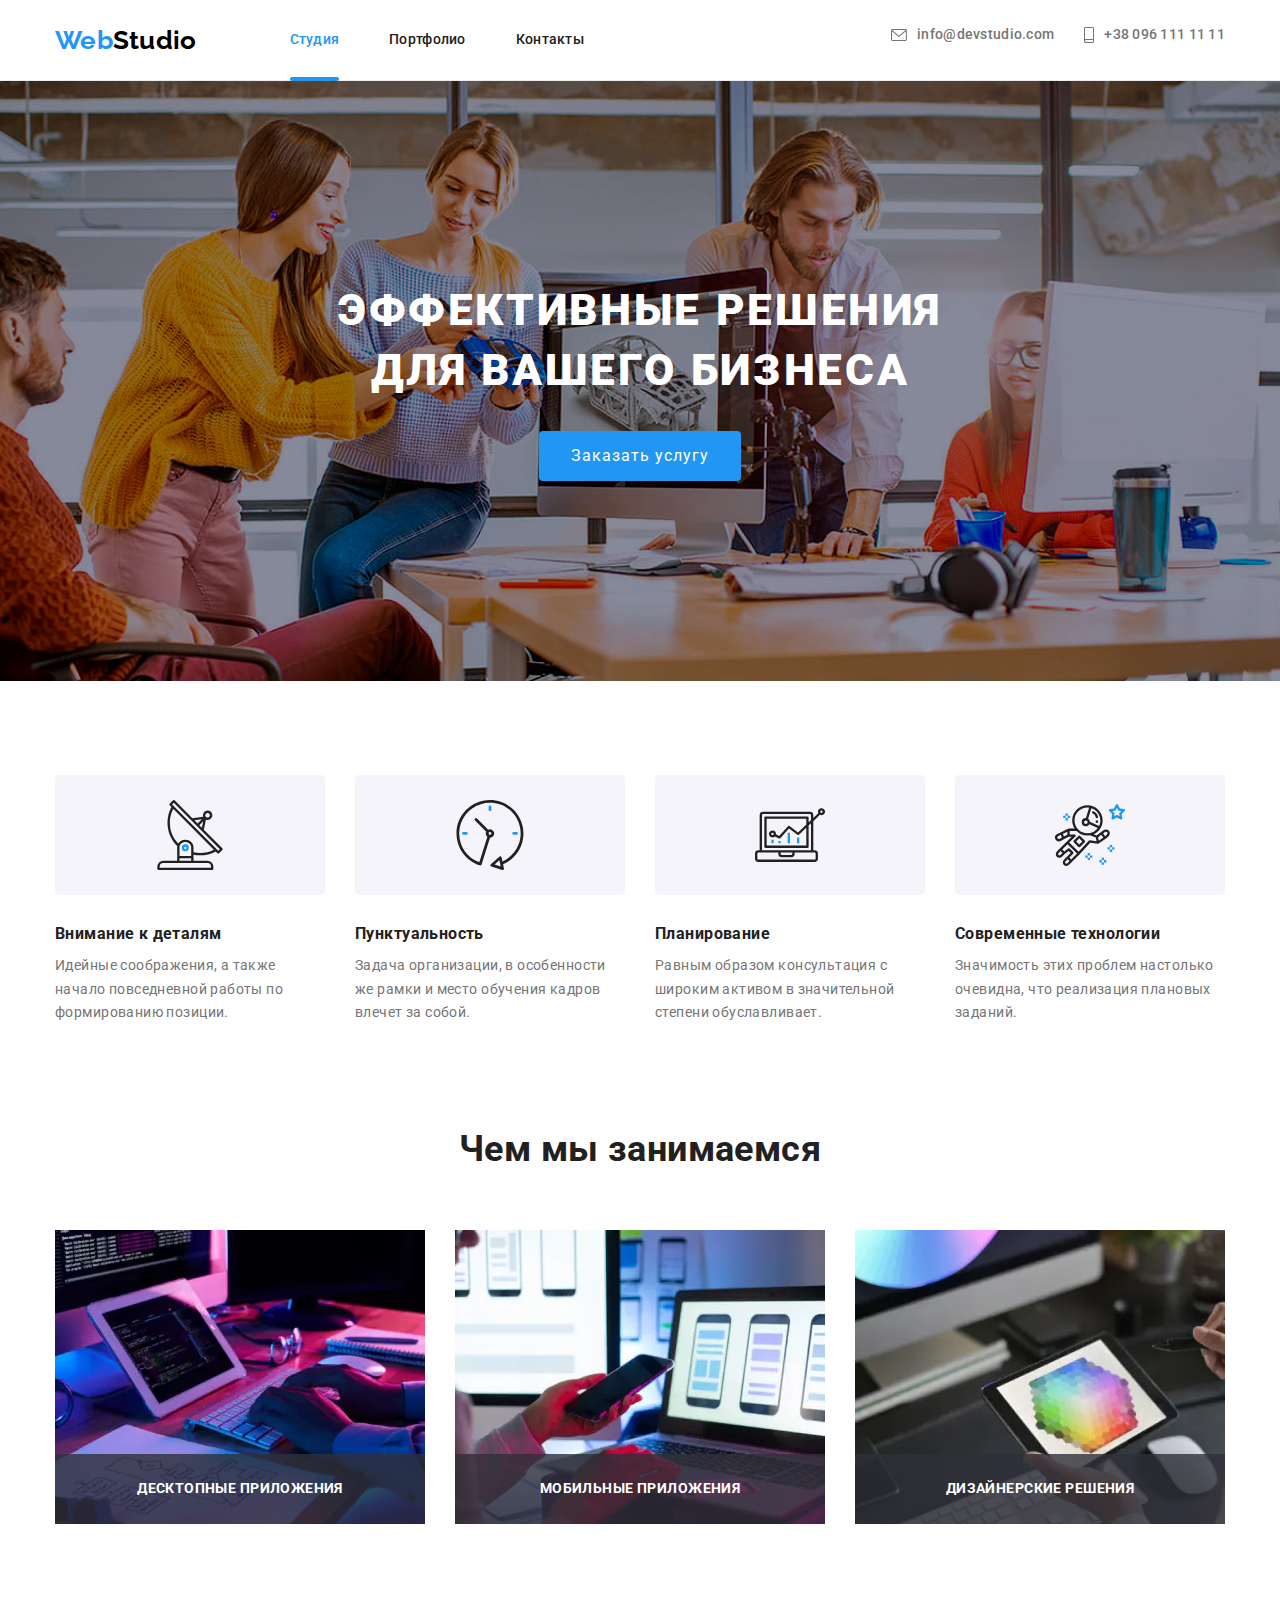
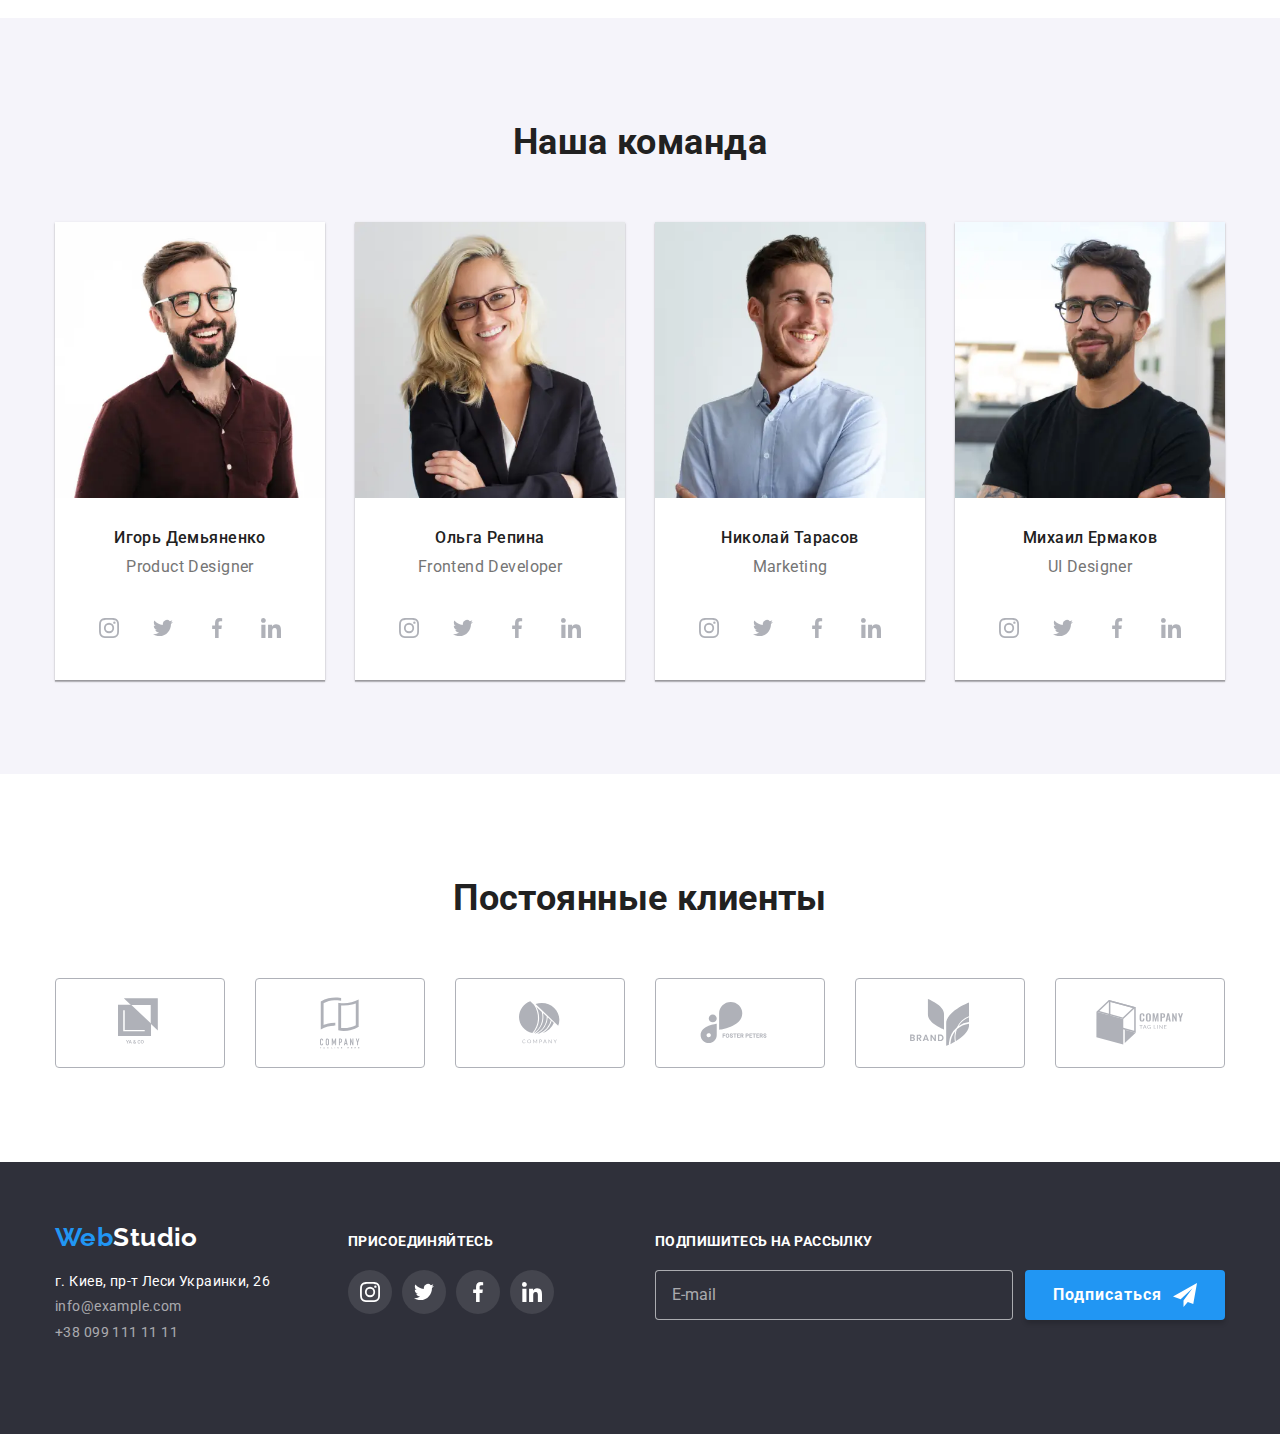
==== index.html @ f1f0a881 "img" ====
<!DOCTYPE html>
<html lang="ru">
<head>
    <meta charset="UTF-8">
    <meta name="viewport" content="width=device-width, initial-scale=1.0">
    <title>WebStudio</title>
    <link rel="stylesheet" href="https://cdnjs.cloudflare.com/ajax/libs/modern-normalize/1.0.0/modern-normalize.min.css">
    <link rel="preconnect" href="https://fonts.gstatic.com">
    <link href="https://fonts.googleapis.com/css2?family=Raleway:wght@700&family=Roboto:wght@400;500;700;900&display=swap" rel="stylesheet">
    <link rel="stylesheet" href="./css/main.min.css">
</head>
<body>
<!--Header-->
    <header class="header">
        <div class="container container__header ">
            
            <nav class="nav">      
                <a href="./index.html" class="nav-studio"><span class="nav-web">Web</span>Studio</a>          
                <ul class="nav-site list">
                    
                      <li class="nav-item actions"><a href="./index.html" class="nav-link current">Студия</a></li>                     
                      <li class="nav-item"><a href="./portfolio.html" class="nav-link">Портфолио</a></li>                
                      <li class="nav-item"><a href="" class="nav-link">Контакты</a></li>
                    
                </ul>
            </nav>    
            <ul class="contact list">
                <li class="contact-item">
                    <a href="mailto:info@devstudio.com" class="contact-link mail">                
                        <svg class="contact-mail">
                            <use href="./images/symbol-defs.svg#icon-envelope"></use>
                        </svg>
                        info@devstudio.com</a>
                </li>
                <li class="nav-item">
                    <a href="tel:+380961111111" class="contact-link">                    
                        <svg class="contact-tel">
                            <use href="./images/symbol-defs.svg#icon-smartphone"></use>
                        </svg> 
                        +38 096 111 11 11</a></li>
            </ul>
            <button type="button" class="header__menu" aria-expanded="false" aria-controls="menu-container" data-menu-button>
                <svg class="header__menu-icon" width="40px" height="40px" aria-label="Переключатель мобильного меню">
                    <use class="icon-close" href="./images/symbol-defs.svg#icon-close"></use>
                    <use class="icon-menu" href="./images/symbol-defs.svg#icon-menu"></use>
                    
                </svg>
                
            </button>
            <div class="menu-container" id="menu-container" data-menu>
                <nav class="menu-container__nav">                            
                    <ul class="menu-container__site list">                       
                          <li class="menu-container__nav-item actions"><a href="./index.html" class="menu-link current">Студия</a></li>                     
                          <li class="menu-container__nav-item"><a href="./portfolio.html" class="menu-link">Портфолио</a></li>                
                          <li class="menu-container__nav-item"><a href="" class="menu-link">Контакты</a></li>                        
                    </ul>
                </nav>  
                <ul class="menu-container__contact list">
                    <li class="menu-container__contact-link"><a href="tel:+380961111111" class="menu-tel">+38 096 111 11 11</a></li>
                    <li class="menu-container__contact-link"><a href="mailto:info@devstudio.com" class="menu-mail">info@devstudio.com</a></li>                    
                </ul>
                <ul class="menu-container__social list">
                    <li class="menu-container__social-link">
                        <a href="" class="menu-container__social-text">Instagram</a>
                        
                    </li>
                    <li class="menu-container__social-link"><span class="menu-container__social-line"></span></li>
                    <li class="menu-container__social-link">
                        <a href="" class="menu-container__social-text">Twitter</a>
                        
                    </li>
                    <li class="menu-container__social-link"><span class="menu-container__social-line"></span></li>
                    <li class="menu-container__social-link">
                        <a href="" class="menu-container__social-text">Facebook</a>
                        
                    </li>
                    <li class="menu-container__social-link"><span class="menu-container__social-line"></span></li>
                    <li class="menu-container__social-link">
                        <a href="" class="menu-container__social-text">LinkedIn</a>
                        
                    </li>
                </ul>
                



            </div>

        </div>
    </header> 
    <main>

        <!--Hero-->

        <section class="hero section">
            <div class="overlay">
                <div class="hero-block"> 
                    <h1 class="hero-theme">ЭФФЕКТИВНЫЕ РЕШЕНИЯ ДЛЯ ВАШЕГО БИЗНЕСА</h1>
                    <button type="button" class="hero-button" data-modal-open>Заказать услугу</button>   
                </div>     
                
            </div>         
        </section>

        <!--Преимущества(advantages)-->
        <section class="section-advantages">
            <div class="container">
                <h2 class="section-advantages__text visually-heeden ">Преимущества</h2>
                <ul class="section-advantages__list list" ><!--style="display: flex;"-->
                    <li class="section-advantages__link">
                        <div class="section-advantages__bg">
                            <svg class="section-advantages__icon">
                                <use href="./images/symbol-defs.svg#icon-antenna"></use>
                            </svg>
                        </div>
                        <h3 class="section-advantages__name">Внимание к деталям</h3>
                        <p class="section-advantages__description">Идейные соображения, а также начало повседневной работы по формированию позиции.</p>
                    </li>
                    <li class="section-advantages__link">
                        <div class="section-advantages__bg">
                            <svg class="section-advantages__icon">
                                <use href="./images/symbol-defs.svg#icon-clock"></use>
                            </svg>
                        </div>
                        <h3 class="section-advantages__name">Пунктуальность</h3>
                        <p class="section-advantages__description">Задача организации, в особенности же рамки и место обучения кадров влечет за собой.</p>
                    </li>
                    <li class="section-advantages__link">
                        <div class="section-advantages__bg">
                            <svg class="section-advantages__icon">
                                <use href="./images/symbol-defs.svg#icon-diagram"></use>
                            </svg>
                        </div>
                        <h3 class="section-advantages__name">Планирование</h3>
                        <p class="section-advantages__description">Равным образом консультация с широким активом в значительной степени обуславливает.</p>
                    </li>
                    <li class="section-advantages__link">
                        <div class="section-advantages__bg">
                            <svg class="section-advantages__icon">
                                <use href="./images/symbol-defs.svg#icon-astronaut"></use>
                            </svg>
                        </div>
                        <h3 class="section-advantages__name">Современные технологии</h3>
                        <p class="section-advantages__description">Значимость этих проблем настолько очевидна, что реализация плановых заданий.</p>
                    </li>
                </ul>
            </div>    
        </section>

        <!--Чем мы занимаемся(work)-->

        <section class="section-work">
            <div class="container">
                <h2 class="section-work__text">Чем мы занимаемся</h2>
                <ul class="section-work__list list">                    
                    <li class="section-work__lable">
                        <!--<img class="section-work__img" src="./images/img_1.jpg" alt="" >--> 
                        <picture>
                            <source srcset="
                            ./images/section-work/img1.webp 1x,
                            ./images/section-work/img1@2x.webp 2x"
                            type="image/webp">

                            <img class="section-work__img" srcset= "
                            ./images/section-work/img1.jpg 1x,
                            ./images/section-work/img1@2x.jpg 2x"
                            src="./images/section-work/img1.jpg" 
                            alt="Монитор, планшет и клавиатура на столе" 
                            width="370"/>
                        </picture>
                        <div class="section-work__fon">
                            <p class="section-work__name">ДЕСКТОПНЫЕ ПРИЛОЖЕНИЯ</p>
                        </div>                        
                    </li>    
                    <li class="section-work__lable">
                        <!--<img class="section-work__img" src="./images/img_2.jpg" alt="" >-->    
                        <picture>
                            <source srcset="
                            ./images/section-work/img2.webp 1x,
                            ./images/section-work/img2@2x.webp 2x"
                            type="image/webp">

                            <img class="section-work__img" srcset= "
                            ./images/section-work/img2.jpg 1x,
                            ./images/section-work/img2@2x.jpg 2x"
                            src="./images/section-work/img1.jpg" 
                            alt="Монитор, планшет и клавиатура на столе" 
                            width="370"/>
                        </picture>
                        <div class="section-work__fon">
                            <p class="section-work__name">МОБИЛЬНЫЕ ПРИЛОЖЕНИЯ</p>
                        </div> 
                    </li> 
                    <li class="section-work__lable">
                        <!--<img class="section-work__img" src="./images/img_3.jpg" alt="" >-->
                        <picture>
                            <source srcset="
                            ./images/section-work/img3.webp 1x,
                            ./images/section-work/img3@2x.webp 2x"
                            type="image/webp">

                            <img class="section-work__img" srcset= "
                            ./images/section-work/img3.jpg 1x,
                            ./images/section-work/img3@2x.jpg 2x"
                            src="./images/section-work/img1.jpg" 
                            alt="Монитор, планшет и клавиатура на столе" 
                            width="370"/>
                        </picture>   
                         <div class="section-work__fon">
                            <p class="section-work__name">ДИЗАЙНЕРСКИЕ РЕШЕНИЯ</p>
                        </div> 
                    </li> 
                </ul>  
            </div>       
        </section>

            <!--Наша команда(command)-->

        <section class="section-command">
            <div class="container">
                <h2 class="section-command__text">Наша команда</h2>
                <ul class="section-command__title list">
                    <li class="section-command__block">
                        <!--<img class="section-command__img" src="./images/igor.jpg" alt="Игорь Демьяненко" >-->
                        <picture>
                            <source srcset="
                            ./images/section-command/igor.webp 1x,
                            ./images/section-command/igor@2x.webp 2x"
                            type="image/webp">

                            <img class="section-command__img" srcset= "
                            ./images/section-command/igor.jpg 1x,
                            ./images/section-command/igor@2x.jpg 2x"
                            src="./images/section-command/igor.jpg" 
                            alt="Игорь Демьяненко" 
                            >
                        </picture>
                        <div class="section-command__employee">
                            <h3 class="section-command__name">Игорь Демьяненко</h3>
                            <p class="section-command__specialty">Product Designer</p>
                        </div>
                        <ul class="command-social list">
                            <li class="command-social__item ">
                                <a class="command-social__link" href="">
                                    <svg class="command-social__icon">
                                        <use href="./images/symbol-defs.svg#icon-instagram"></use> 
                                    </svg>
                                    
                                </a>
                            </li>
                            <li class="command-social__item ">
                                <a class="command-social__link" href="">
                                    <svg class="command-social__icon">
                                        <use href='./images/symbol-defs.svg#icon-twitter'></use>
                                    </svg>
                                </a>
                            </li>
                            <li class="command-social__item ">
                                <a class="command-social__link" href="">
                                    <svg class="command-social__icon">
                                        <use href='./images/symbol-defs.svg#icon-facebook'></use>
                                    </svg>
                                </a>
                            </li>
                            <li class="command-social__item ">
                                <a class="command-social__link" href="">
                                    <svg class="command-social__icon">
                                        <use href='./images/symbol-defs.svg#icon-linkedin'></use>
                                    </svg>
                                </a>
                            </li>
                        </ul>
                    </li>
                    <li class="section-command__block">
                        <!--<img class="section-command__img" src="./images/olga.jpg" alt="Ольга Репина">-->
                        <picture>
                            <source srcset="
                            ./images/section-command/olga.webp 1x,
                            ./images/section-command/olga@2x.webp 2x"
                            type="image/webp">

                            <img class="section-command__img" srcset= "
                            ./images/section-command/olga.jpg 1x,
                            ./images/section-command/olga@2x.jpg 2x"
                            src="./images/section-command/olga.jpg" 
                            alt="Ольга Репина" 
                            >
                        </picture>
                        <div class="section-command__employee">  
                            <h3 class="section-command__name">Ольга Репина</h3>
                            <p class="section-command__specialty">Frontend Developer</p>
                        </div>
                        <ul class="command-social list">
                            <li class="command-social__item">
                                <a class="command-social__link" href="">
                                    <svg class="command-social__icon">
                                        <use href="./images/symbol-defs.svg#icon-instagram"></use> 
                                    </svg>
                                    
                                </a>
                            </li>
                            <li class="command-social__item">
                                <a class="command-social__link" href="">
                                    <svg class="command-social__icon">
                                        <use href='./images/symbol-defs.svg#icon-twitter'></use>
                                    </svg>
                                </a>
                            </li>
                            <li class="command-social__item">
                                <a class="command-social__link" href="">
                                    <svg class="command-social__icon">
                                        <use href='./images/symbol-defs.svg#icon-facebook'></use>
                                    </svg>
                                </a>
                            </li>
                            <li class="command-social__item">
                                <a class="command-social__link" href="">
                                    <svg class="command-social__icon">
                                        <use href='./images/symbol-defs.svg#icon-linkedin'></use>
                                    </svg>
                                </a>
                            </li>
                        </ul>
                    </li>

                    <li class="section-command__block">
                        <!--<img class="section-command__img" src="./images/nikolay.jpg" alt="Николай Тарасов">-->
                        <picture>
                            <source srcset="
                            ./images/section-command/nikolay.webp 1x,
                            ./images/section-command/nikolay@2x.webp 2x"
                            type="image/webp">

                            <img class="section-command__img" srcset= "
                            ./images/section-command/nikolay.jpg 1x,
                            ./images/section-command/nikolay@2x.jpg 2x"
                            src="./images/section-command/nikolay.jpg" 
                            alt="Николай Тарасов" 
                            >
                        </picture>
                        <div class="section-command__employee">
                            <h3 class="section-command__name">Николай Тарасов</h3>
                            <p class="section-command__specialty">Marketing</p>
                        </div> 
                        <ul class="command-social list">
                            <li class="command-social__item">
                                <a class="command-social__link" href="">
                                    <svg class="command-social__icon">
                                        <use href="./images/symbol-defs.svg#icon-instagram"></use> 
                                    </svg>
                                    
                                </a>
                            </li>
                            <li class="command-social__item">
                                <a class="command-social__link" href="">
                                    <svg class="command-social__icon">
                                        <use href='./images/symbol-defs.svg#icon-twitter'></use>
                                    </svg>
                                </a>
                            </li>
                            <li class="command-social__item">
                                <a class="command-social__link" href="">
                                    <svg class="command-social__icon">
                                        <use href='./images/symbol-defs.svg#icon-facebook'></use>
                                    </svg>
                                </a>
                            </li>
                            <li class="command-social__item">
                                <a class="command-social__link" href="">
                                    <svg class="command-social__icon">
                                        <use href='./images/symbol-defs.svg#icon-linkedin'></use>
                                    </svg>
                                </a>
                            </li>
                        </ul>   
                    </li>
                    <li class="section-command__block">
                        <!--<img class="section-command__img" src="./images/mihail.jpg" alt="Михаил Ермаков">-->
                        <picture>
                            <source srcset="
                            ./images/section-command/mihail.webp 1x,
                            ./images/section-command/mihail@2x.webp 2x"
                            type="image/webp">

                            <img class="section-command__img" srcset= "
                            ./images/section-command/mihail.jpg 1x,
                            ./images/section-command/mihail@2x.jpg 2x"
                            src="./images/section-command/mihail.jpg" 
                            alt="Михаил Ермаков" 
                            >
                        </picture>
                        <div class="section-command__employee">
                            <h3 class="section-command__name">Михаил Ермаков</h3>
                            <p class="section-command__specialty">UI Designer</p>
                        </div>
                        <ul class="command-social list">
                            <li class="command-social__item ">
                                <a class="command-social__link" href="">
                                    <svg class="command-social__icon">
                                        <use href="./images/symbol-defs.svg#icon-instagram"></use> 
                                    </svg>
                                    
                                </a>
                            </li>
                            <li class="command-social__item ">
                                <a class="command-social__link" href="">
                                    <svg class="command-social__icon">
                                        <use href='./images/symbol-defs.svg#icon-twitter'></use>
                                    </svg>
                                </a>
                            </li>
                            <li class="command-social__item ">
                                <a class="command-social__link" href="">
                                    <svg class="command-social__icon">
                                        <use href='./images/symbol-defs.svg#icon-facebook'></use>
                                    </svg>
                                </a>
                            </li>
                            <li class="command-social__item ">
                                <a class="command-social__link" href="">
                                    <svg class="command-social__icon">
                                        <use href='./images/symbol-defs.svg#icon-linkedin'></use>
                                    </svg>
                                </a>
                            </li>
                        </ul>
                    </li>
                </ul>
            </div>   
        </section >

        <!--Постоянные клиенты-->

        <section class="section-client">
            <div class="container">
                <h2 class="section-client__text">Постоянные клиенты</h2>
                <ul class="section-client__list list">
                    <li class="section-client__item">
                        <a class="section-client__link" href="">
                            <svg class="section-client__yaco">
                                <use href='./images/symbol-defs.svg#icon-logo-yaco'></use>
                            </svg>
                        </a>
                    </li>
                    <li class="section-client__item">
                        <a class="section-client__link" href="">
                            <svg class="section-client__tagline">
                                <use href='./images/symbol-defs.svg#icon-logo-tagline'></use>
                            </svg>
                        </a>
                    </li>
                    <li class="section-client__item">
                        <a class="section-client__link" href="">
                            <svg class="section-client__company">
                                <use href='./images/symbol-defs.svg#icon-logo-company'></use>
                            </svg>
                        </a>
                    </li>
                    <li class="section-client__item">
                        <a class="section-client__link" href="">
                            <svg class="section-client__foster">
                                <use href='./images/symbol-defs.svg#icon-logo-foster'></use>
                            </svg>
                        </a>
                    </li>
                    <li class="section-client__item">
                        <a class="section-client__link" href="">
                            <svg class="section-client__brand">
                                <use href='./images/symbol-defs.svg#icon-logo-brand'></use>
                            </svg>
                        </a>
                    </li>
                    <li class="section-client__item">
                        <a class="section-client__link" href="">
                            <svg class="section-client__tag">
                                <use href='./images/symbol-defs.svg#icon-logo-tag'></use>
                            </svg>
                        </a>
                    </li>

                </ul>
            </div>

        </section>
    </main>  

    <!--Footer-->

    <footer class="footer">
        <div class="container__footer">
                        
                <div class="footer-link">                                    
                    <a href="./index.html" class="footer-link__studio"><span class="footer-link__web">Web</span>Studio</a>               
                    <div  class="contact-footer list">    
                        <address class="footer-link__address">г. Киев, пр-т Леси Украинки, 26</address>        
                        <a href="mailto:info@example.com" class="footer-link__mail">info@example.com</a>
                        <a href="tel:+380991111111" class="footer-link__tel">+38 099 111 11 11</a>
                    </div>                 
                </div>
                <div class="link-social">                
                    <h2 class="footer-text">ПРИСОЕДИНЯЙТЕСЬ</h2>
                    <div class="footer-social__bloc">
                        <ul class="footer-social list">
                            <li class="footer-social__item">
                                <a class="footer-social__link" href="">
                                    <svg class="footer-social__icon">
                                        <use href="./images/symbol-defs.svg#icon-instagram"></use> 
                                    </svg>
                                    
                                </a>
                            </li>
                            <li class="footer-social__item">
                                <a class="footer-social__link" href="">
                                    <svg class="footer-social__icon">
                                        <use href='./images/symbol-defs.svg#icon-twitter'></use>
                                    </svg>
                                </a>
                            </li>
                            <li class="footer-social__item">
                                <a class="footer-social__link" href="">
                                    <svg class="footer-social__icon">
                                        <use href='./images/symbol-defs.svg#icon-facebook'></use>
                                    </svg>
                                </a>
                            </li>
                            <li class="footer-social__item">
                                <a class="footer-social__link" href="">
                                    <svg class="footer-social__icon">
                                        <use href='./images/symbol-defs.svg#icon-linkedin'></use>
                                    </svg>
                                </a>
                            </li>

                        </ul>

                    </div>                
                </div>
                <div class="footer-form">
                    <p class="form-text__mail">ПОДПИШИТЕСЬ НА РАССЫЛКУ</p>

                    <form class="form">                       
                        <input type="email" id="mail" placeholder="E-mail" class="form-footer__input">
                        <button type="submit" class="form-button__mail">    
                            <span class="form-text">Подписаться</span>
                            <svg  width="24" height="24">
                                <use href='./images/symbol-defs.svg#icon-send'></use>
                            </svg>        
                        </button>    
                                             
                        <!--</div>-->                        
                    </form>
                </div>            
            
        </div>    
    </footer>  
        <!--Модальное окно(backdrop)-->
    <div class="backdrop is-hidden" data-modal>
        <div class="modal">
            <button class="modal-button" data-modal-close>&#10006;</button>
            
                <form autocomplete="off" class="modal-form">
                    <h2 class="modal-form__text">Оставьте свои данные, мы вам перезвоним</h2>
                    <div class="form-block">
                        <label for="name" class="form-block__lable">Имя</label>
                        <div class="form-block__input">
                            <input type="text" id="name" name="name" class="form-input">
                            <svg class="form-name">
                                <use href='./images/symbol-defs.svg#icon-name'></use>                         
                            </svg>
                        </div>                        
                    </div>
                    <div class="form-block">
                        <label for="tel" class="form-block__lable">Телефон</label>
                        <div class="form-block__input">
                            <input type="tel" id="tel" name="tel" class="form-input" >
                            <svg class="form-tel">
                                <use href='./images/symbol-defs.svg#icon-tel'></use>                         
                            </svg>
                        </div>                        
                    </div>
                    <div class="form-block">
                        <label for="email" class="form-block__lable">Почта</label>
                        <div class="form-block__input">
                            <input type="email" id="email" name="email" class="form-input" >
                            <svg class="form-mail">
                                <use href='./images/symbol-defs.svg#icon-vector'></use>                         
                            </svg>
                        </div>                        
                    </div>
                    <div class="comment">
                        <label for="comment" class="comment-lable">Комментарий</label>
                        <textarea class="comment-textarea" name="comment" id="comment" placeholder="Введите текст"></textarea>
                    </div>

                    <div class="agreement">                        
                        <input type="checkbox" name="agre" id="checkbox" class="agreement-input">
                        <label for="checkbox" class="agreement-label">Соглашаюсь с рассылкой и принимаю                               
                        </label>
                        <span></span>
                        <a href="" class="agreement-link">Условия договора</a>
                    </div>
                    <div class="button-form">
                    <button type="submit" class="button-form__send">Отправить</button>
                    </div>
                </form>
            
        </div>
    </div>
        <!--Модальное меню-->
        
    <script src="./js/modal.js"></script> 
    <script src="./js/menu.js"></script>     
</body>
---- css/main.min.css ----
.modal,.activity-text-action{top:50%;left:50%;-webkit-transform:translate(-50%, -50%);transform:translate(-50%, -50%)}.agreement-label::after,.form-block .form-name,.form-block .form-tel,.form-block .form-mail{top:50%;-webkit-transform:translateY(-50%);transform:translateY(-50%)}.command-social{display:-webkit-box;display:-ms-flexbox;display:flex;-webkit-box-pack:center;-ms-flex-pack:center;justify-content:center;padding-bottom:30px}.command-social>.command-social__item:not(:last-child){margin-right:10px}.command-social__item{width:44px;height:44px}.command-social__link{display:-webkit-inline-box;display:-ms-inline-flexbox;display:inline-flex;-webkit-box-pack:center;-ms-flex-pack:center;justify-content:center;-webkit-box-align:center;-ms-flex-align:center;align-items:center;width:100%;height:100%;border-radius:50%;fill:#afb1b8;color:currentColor;-webkit-transition:fill 250ms cubic-bezier(0.4, 0, 0.2, 1),background-color 250ms cubic-bezier(0.4, 0, 0.2, 1);transition:fill 250ms cubic-bezier(0.4, 0, 0.2, 1),background-color 250ms cubic-bezier(0.4, 0, 0.2, 1)}.command-social__link:hover,.command-social__link:focus{fill:#fff;background-color:#2196f3}.command-social__icon{width:20px;height:20px}@media screen and (min-width: 768px) and (max-width: 1199px){.footer-form{-webkit-box-pack:center;-ms-flex-pack:center;justify-content:center;margin-left:auto;margin-right:auto}}@media screen and (min-width: 1200px){.form{margin-right:auto;margin-left:auto;display:-webkit-box;display:-ms-flexbox;display:flex;-webkit-box-align:end;-ms-flex-align:end;align-items:flex-end}}.form input{width:100%;height:50px;margin-bottom:20px;padding-left:16px;border:1px solid rgba(255,255,255,0.6);border-radius:4px;background:#2f303a}@media screen and (min-width: 1200px){.form input{margin-right:12px;margin-bottom:0;width:450px}}@media screen and (min-width: 768px){.form input{width:358px}}.form input::-webkit-input-placeholder{font-size:16px;line-height:1.25;color:rgba(255,255,255,0.6)}.form input:-ms-input-placeholder{font-size:16px;line-height:1.25;color:rgba(255,255,255,0.6)}.form input::-ms-input-placeholder{font-size:16px;line-height:1.25;color:rgba(255,255,255,0.6)}.form input::placeholder{font-size:16px;line-height:1.25;color:rgba(255,255,255,0.6)}.form-text__mail{font-size:14px;font-weight:bold;line-height:1.14;color:#fff;margin-bottom:20px}.form-button__mail{display:-webkit-box;display:-ms-flexbox;display:flex;-webkit-box-align:center;-ms-flex-align:center;align-items:center;-webkit-box-pack:justify;-ms-flex-pack:justify;justify-content:space-between;margin-left:auto;margin-right:auto;padding:0 28px;width:200px;height:50px;padding:0 28px;background:#2196f3;-webkit-box-shadow:0px 4px 4px rgba(0,0,0,0.15);box-shadow:0px 4px 4px rgba(0,0,0,0.15);border-radius:4px;border:none;cursor:pointer}.form .form-text{font-weight:bold;font-size:16px;line-height:1.87;letter-spacing:0.06em;color:#fff}.form-footer__input{font-size:16px;line-height:1.25;color:rgba(255,255,255,0.6)}.footer-link{margin-bottom:60px}@media screen and (min-width: 768px){.footer-link{margin-left:auto;margin-right:auto}}@media screen and (min-width: 1200px){.footer-link{margin:0;margin-right:70px}}.footer-link__studio{margin-bottom:20px;font-family:Raleway;font-weight:700;font-size:26px;line-height:1.19;color:#fff}.footer-link__web{color:#2196f3}.footer-link__address{font-style:normal;line-height:1.17;color:#fff;margin-bottom:8px}@media screen and (min-width: 1200px){.footer-link__address{margin-bottom:9px}}.footer-link__mail,.footer-link__tel{line-height:1.17;color:rgba(255,255,255,0.6);-webkit-transition:color 250ms cubic-bezier(0.4, 0, 0.2, 1);transition:color 250ms cubic-bezier(0.4, 0, 0.2, 1)}.footer-link__mail{margin-bottom:8px}@media screen and (min-width: 1200px){.footer-link__mail{margin-bottom:9px}}.footer-link__mail:hover,.footer-link__mail:focus{color:#2196f3}.footer-link__tel:hover,.footer-link__tel:focus{color:#2196f3}.footer-social{display:-webkit-inline-box;display:-ms-inline-flexbox;display:inline-flex;-webkit-box-pack:center;-ms-flex-pack:center;justify-content:center;-webkit-box-align:center;-ms-flex-align:center;align-items:center}.footer-social__link{display:-webkit-inline-box;display:-ms-inline-flexbox;display:inline-flex;-webkit-box-pack:center;-ms-flex-pack:center;justify-content:center;-webkit-box-align:center;-ms-flex-align:center;align-items:center;width:100%;height:100%;background-color:#44454e;border-radius:50%;color:#fff;fill:currentColor;-webkit-transition:background-color 250ms cubic-bezier(0.4, 0, 0.2, 1);transition:background-color 250ms cubic-bezier(0.4, 0, 0.2, 1)}@media screen and (min-width: 1200px){.footer-social__link{margin:0}}.footer-social__link:hover,.footer-social__link:focus{background-color:#2196f3}.footer-social__icon{width:20px;height:20px}.footer-social__item{width:44px;height:44px}.footer{width:100%;padding:60px 15px;background-color:#2f303a}@media screen and (min-width: 1200px){.footer{padding:60px 0px}}.footer-text{color:#fff;font-size:14px;line-height:1.14;margin-bottom:20px}.footer-social>.footer-social__item:not(:last-child){margin-right:10px}.link-social{margin-bottom:60px;margin-left:auto;margin-right:auto}@media screen and (min-width: 1200px){.link-social{margin-right:93px;margin-left:0}}.header{position:relative;width:100%;min-height:60px;background-color:#fff;font-weight:500;line-height:1.14;letter-spacing:0.02em;border-bottom:1px solid #ececec}.header .container{display:-webkit-box;display:-ms-flexbox;display:flex;-webkit-box-align:center;-ms-flex-align:center;align-items:center;-webkit-box-sizing:content-box;box-sizing:content-box}.header__menu{z-index:10;display:block;background-color:transparent;border:none;cursor:pointer;color:#212121;fill:currentColor;padding:0;margin-left:auto;-webkit-transition:color 250ms cubic-bezier(0.4, 0, 0.2, 1);transition:color 250ms cubic-bezier(0.4, 0, 0.2, 1)}@media screen and (min-width: 768px){.header__menu{display:none}}.header__menu:hover,.header__menu:focus{color:#2196f3}.header__menu .icon-close{display:none}.header__menu.is-open .icon-close{display:block}.header__menu.is-open .icon-menu{display:none}.header .menu-container{display:none;position:fixed;top:0;left:0;width:100%;height:100vh;padding:48px 40px;background-color:#fff;-webkit-box-shadow:0px 4px 8px rgba(0,0,0,0.04),0px 2px 4px rgba(0,0,0,0.08),0px 1px 3px rgba(0,0,0,0.16);box-shadow:0px 4px 8px rgba(0,0,0,0.04),0px 2px 4px rgba(0,0,0,0.08),0px 1px 3px rgba(0,0,0,0.16);z-index:3}.header .menu-container.is-open{display:block}.menu-container__site{display:-webkit-box;display:-ms-flexbox;display:flex;-webkit-box-orient:vertical;-webkit-box-direction:normal;-ms-flex-direction:column;flex-direction:column;margin-bottom:302px}.menu-container__site>.menu-container__nav-item:not(:last-child){margin-bottom:32px}.menu-container .menu-link{font-weight:500;font-size:40px;line-height:1.18;letter-spacing:0.02em;color:#212121;-webkit-transition:color 250ms cubic-bezier(0.4, 0, 0.2, 1);transition:color 250ms cubic-bezier(0.4, 0, 0.2, 1)}.menu-container__site .menu-link:hover,.menu-container__site .menu-link:focus{color:#2196f3}.menu-container__contact{margin-bottom:64px}.menu-container .menu-tel{font-weight:500;font-size:34px;line-height:1.18;letter-spacing:0.02em;color:#2196f3;margin-bottom:32px}.menu-container .menu-mail{font-weight:500;font-size:24px;line-height:1.17;letter-spacing:0.02em;color:#757575}.menu-container__social{display:-webkit-box;display:-ms-flexbox;display:flex;-webkit-box-align:baseline;-ms-flex-align:baseline;align-items:baseline}.menu-container__social-text{font-weight:500;font-size:18px;line-height:1.22;letter-spacing:0.02em;color:#2196f3}.menu-container__social-line{border-left:1px solid rgba(33,33,33,0.2);height:22px}.menu-container__social-link:not(:last-child){margin-right:10px}@media screen and (min-width: 768px){.nav{display:-webkit-box;display:-ms-flexbox;display:flex;-webkit-box-align:center;-ms-flex-align:center;align-items:center;margin-right:auto}}@media screen and (min-width: 1200px){.nav{display:-webkit-box;display:-ms-flexbox;display:flex;-webkit-box-align:center;-ms-flex-align:center;align-items:center;margin-right:auto}}.nav .nav-studio{font-family:"Raleway",sans-serif;font-weight:700;font-size:26px;line-height:1.19;color:#000;padding-top:16px;padding-bottom:16px;margin-left:0}@media screen and (min-width: 768px){.nav .nav-studio{margin-right:80px}}@media screen and (min-width: 1200px){.nav .nav-studio{margin-right:93px}}.nav .nav-web{color:#2196f3}.nav .nav-site{display:none}@media screen and (min-width: 768px){.nav .nav-site{display:-webkit-box;display:-ms-flexbox;display:flex}}@media screen and (min-width: 1200px){.nav .nav-site{display:-webkit-box;display:-ms-flexbox;display:flex}}.nav .nav-site>.nav-item:not(:last-child){margin-right:50px}.nav .nav-link{padding-top:32px;padding-bottom:32px;color:#212121;-webkit-transition:color 250ms cubic-bezier(0.4, 0, 0.2, 1);transition:color 250ms cubic-bezier(0.4, 0, 0.2, 1)}.nav .nav-site .nav-link:hover,.nav .nav-site .nav-link:focus{color:#2196f3}.nav .nav-site .nav-link.current{color:#2196f3}.nav .nav-item{position:relative}.nav .actions::before{position:absolute;display:inline-block;content:"";width:100%;height:4px;bottom:-1px;background-color:#2196f3;border-radius:2px}.contact{display:none}@media screen and (min-width: 768px){.contact{display:block}}@media screen and (min-width: 1200px){.contact{display:-webkit-box;display:-ms-flexbox;display:flex}.contact-item:not(:last-child){margin-right:30px}}.contact-item{color:#757575}.contact-link{display:-webkit-box;display:-ms-flexbox;display:flex;-webkit-box-align:center;-ms-flex-align:center;align-items:center;padding-top:0;padding-bottom:0;color:#757575;fill:currentColor;-webkit-transition:color 250ms cubic-bezier(0.4, 0, 0.2, 1);transition:color 250ms cubic-bezier(0.4, 0, 0.2, 1)}.contact .mail{margin-bottom:10px}.contact-link:focus,.contact-link:hover{color:#2196f3}.contact-link>.color-icon{color:#afb1b8}.contact-mail{width:16px;height:12px;margin-right:10px}.contact-tel{width:10px;height:16px;margin-right:10px}.hero{padding:0;background-color:#c4c4c4}.hero-block{width:360px;margin-left:auto;margin-right:auto}@media screen and (min-width: 1200px){.hero-block{width:696px}}.hero-theme{text-align:center;margin-bottom:30px;font-weight:900;font-size:26px;line-height:1.61;letter-spacing:0.06em;color:#fff}@media screen and (min-width: 1200px){.hero-theme{font-size:44px;line-height:1.36}}.hero-button{border-radius:4px;display:block;border:none;cursor:pointer;margin-left:auto;margin-right:auto;padding-top:10px;padding-bottom:10px;padding-right:32px;padding-left:32px;background-color:#2196f3;font-family:inherit;font-size:16px;line-height:1.88;letter-spacing:0.06em;color:#fff}.agreement{position:relative;display:-webkit-box;display:-ms-flexbox;display:flex;-webkit-box-pack:justify;-ms-flex-pack:justify;justify-content:space-between;-webkit-box-align:center;-ms-flex-align:center;align-items:center;margin-bottom:30px}@media screen and (min-width: 1200px){.agreement{margin-left:12px;margin-right:11px}}.agreement-label{font-size:12px;line-height:1.17;color:#757575;margin-left:24px}@media screen and (min-width: 1200px){.agreement-label{font-size:14px;line-height:1.71}}.agreement-link{font-size:12px;line-height:1.17;color:#2196f3;text-decoration-skip-ink:none;text-decoration:underline}@media screen and (min-width: 1200px){.agreement-link{font-size:14px;line-height:1.71}}.agreement-label::after{display:inline-block;content:" ";position:absolute;left:0;width:16px;height:15px;border:2px solid #212121;border-radius:2px;-webkit-transition:background-color 250ms cubic-bezier(0.4, 0, 0.2, 1),border 250ms cubic-bezier(0.4, 0, 0.2, 1),background-image 250ms cubic-bezier(0.4, 0, 0.2, 1),background-size 250ms cubic-bezier(0.4, 0, 0.2, 1),background-origin 250ms cubic-bezier(0.4, 0, 0.2, 1);transition:background-color 250ms cubic-bezier(0.4, 0, 0.2, 1),border 250ms cubic-bezier(0.4, 0, 0.2, 1),background-image 250ms cubic-bezier(0.4, 0, 0.2, 1),background-size 250ms cubic-bezier(0.4, 0, 0.2, 1),background-origin 250ms cubic-bezier(0.4, 0, 0.2, 1)}.agreement-input:checked+.agreement-label::after{background-image:url("../images/icon-check.svg");background-color:#2196f3;border:0px;background-size:contain;background-origin:border-box}.agreement-input:focus+.agreement-label::after{border:2px solid #2196f3;border-radius:2px}.backdrop{position:fixed;top:0;left:0;z-index:11;width:100%;height:100%;background-color:rgba(0,0,0,0.2);-webkit-transition:-webkit-transform 250ms cubic-bezier(0.4, 0, 0.2, 1);transition:-webkit-transform 250ms cubic-bezier(0.4, 0, 0.2, 1);transition:transform 250ms cubic-bezier(0.4, 0, 0.2, 1);transition:transform 250ms cubic-bezier(0.4, 0, 0.2, 1), -webkit-transform 250ms cubic-bezier(0.4, 0, 0.2, 1)}.backdrop.is-hidden{opacity:0;pointer-events:none}.form-block{display:-webkit-box;display:-ms-flexbox;display:flex;-webkit-box-orient:vertical;-webkit-box-direction:normal;-ms-flex-direction:column;flex-direction:column;margin-bottom:10px}.form-block input{outline:none;height:40px;width:100%;border:1px solid rgba(33,33,33,0.2);border-radius:4px}.form-block__lable{font-size:12px;line-height:1.17;letter-spacing:0.01em;margin-bottom:4px;color:#757575}.form-block .form-block__input:focus{border:1px solid #2196f3}.form-block .form-name{position:absolute;width:12px;height:12px;left:15px;-webkit-transition:color 250ms cubic-bezier(0.4, 0, 0.2, 1);transition:color 250ms cubic-bezier(0.4, 0, 0.2, 1);margin:0}.form-block__input{position:relative;fill:currentColor;color:#212121}.form-block .form-input{padding-left:40px;-webkit-transition:border 250ms cubic-bezier(0.4, 0, 0.2, 1);transition:border 250ms cubic-bezier(0.4, 0, 0.2, 1)}.form-block .form-tel{position:absolute;width:13px;height:13px;left:15px;-webkit-transition:color 250ms cubic-bezier(0.4, 0, 0.2, 1);transition:color 250ms cubic-bezier(0.4, 0, 0.2, 1)}.form-block .form-mail{position:absolute;width:15px;height:12px;left:15px;-webkit-transition:color 250ms cubic-bezier(0.4, 0, 0.2, 1);transition:color 250ms cubic-bezier(0.4, 0, 0.2, 1)}.form-block .form-input:focus ~ .form-name,.form-block .form-input:focus ~ .form-tel,.form-block .form-input:focus ~ .form-mail{color:#2196f3}.button-form{display:-webkit-box;display:-ms-flexbox;display:flex;-webkit-box-pack:center;-ms-flex-pack:center;justify-content:center}.button-form__send{width:200px;height:50px;background:#188ce8;-webkit-box-shadow:0px 4px 4px rgba(0,0,0,0.15);box-shadow:0px 4px 4px rgba(0,0,0,0.15);border-radius:4px;border:none;cursor:pointer;font-weight:bold;font-size:16px;line-height:1.87;letter-spacing:0.06em;color:#fff}.comment{display:-webkit-box;display:-ms-flexbox;display:flex;-webkit-box-orient:vertical;-webkit-box-direction:normal;-ms-flex-direction:column;flex-direction:column}.comment-lable{font-size:12px;line-height:1.17;letter-spacing:0.01em;margin-bottom:4px;color:#757575}.comment-textarea::-webkit-input-placeholder{font-size:14px;line-height:1.14;letter-spacing:0.01em;color:rgba(117,117,117,0.5)}.comment-textarea:-ms-input-placeholder{font-size:14px;line-height:1.14;letter-spacing:0.01em;color:rgba(117,117,117,0.5)}.comment-textarea::-ms-input-placeholder{font-size:14px;line-height:1.14;letter-spacing:0.01em;color:rgba(117,117,117,0.5)}.comment-textarea::placeholder{font-size:14px;line-height:1.14;letter-spacing:0.01em;color:rgba(117,117,117,0.5)}.comment-textarea{resize:none;width:100%;height:120px;outline:none;border:1px solid rgba(33,33,33,0.2);border-radius:4px;padding-top:12px;padding-bottom:12px;padding-left:16px;padding-right:16px;margin-bottom:20px}.modal{position:absolute;padding:40px;width:450px;height:609px;background:#ffffff;-webkit-box-shadow:0px 1px 3px rgba(0,0,0,0.12),0px 1px 1px rgba(0,0,0,0.14),0px 2px 1px rgba(0,0,0,0.2);box-shadow:0px 1px 3px rgba(0,0,0,0.12),0px 1px 1px rgba(0,0,0,0.14),0px 2px 1px rgba(0,0,0,0.2);border-radius:4px;-webkit-transition:-webkit-transform 250ms cubic-bezier(0.4, 0, 0.2, 1);transition:-webkit-transform 250ms cubic-bezier(0.4, 0, 0.2, 1);transition:transform 250ms cubic-bezier(0.4, 0, 0.2, 1);transition:transform 250ms cubic-bezier(0.4, 0, 0.2, 1), -webkit-transform 250ms cubic-bezier(0.4, 0, 0.2, 1)}@media screen and (min-width: 1200px){.modal{min-width:528px;min-height:581px}}.modal-button{position:absolute;top:0;right:0;top:8px;right:8px;padding:6px;width:30px;height:30px;background-color:#fff;border:1px solid rgba(0,0,0,0.1);border-radius:50%;outline:transparent;-webkit-transition:color 250ms cubic-bezier(0.4, 0, 0.2, 1);transition:color 250ms cubic-bezier(0.4, 0, 0.2, 1)}.modal .modal-button:focus{color:#2196f3}.modal-form__text{margin-bottom:12px;font-weight:bold;font-size:20px;line-height:1.5;color:#212121;text-align:center}@media screen and (min-width: 1200px){.modal-form__text{font-size:20px;line-height:1.15}}.activity{display:-webkit-box;display:-ms-flexbox;display:flex;-ms-flex-wrap:wrap;flex-wrap:wrap}@media screen and (min-width: 768px){.activity{margin-bottom:-30px;margin-left:-15px;margin-right:-15px}}.activity-types .activity-works__link:hover,.activity-types .activity-works__link:focus{-webkit-box-shadow:0px 1px 1px rgba(0,0,0,0.12),0px 4px 4px rgba(0,0,0,0.06),1px 4px 6px rgba(0,0,0,0.16);box-shadow:0px 1px 1px rgba(0,0,0,0.12),0px 4px 4px rgba(0,0,0,0.06),1px 4px 6px rgba(0,0,0,0.16)}.activity-types:not(:last-child){margin-bottom:30px}@media screen and (min-width: 768px){.activity-types{display:-webkit-box;display:-ms-flexbox;display:flex;-ms-flex-wrap:wrap;flex-wrap:wrap}}@media screen and (min-width: 768px){.activity-types{display:inline-block;-ms-flex-preferred-size:calc((100% - 2 * 30px) / 2);flex-basis:calc((100% - 2 * 30px) / 2);margin-left:15px;margin-right:15px}}@media screen and (min-width: 1200px){.activity-types{-ms-flex-preferred-size:calc((100% - 6 * 15px) / 3);flex-basis:calc((100% - 6 * 15px) / 3)}}.activity-types{width:100%;border:1px solid #eee}.activity-works__link{-webkit-transition:-webkit-box-shadow 250ms cubic-bezier(0.4, 0, 0.2, 1);transition:-webkit-box-shadow 250ms cubic-bezier(0.4, 0, 0.2, 1);transition:box-shadow 250ms cubic-bezier(0.4, 0, 0.2, 1);transition:box-shadow 250ms cubic-bezier(0.4, 0, 0.2, 1), -webkit-box-shadow 250ms cubic-bezier(0.4, 0, 0.2, 1)}.activity-block__work{padding-top:20px;padding-bottom:20px;padding-right:24px;padding-left:24px}.activity-img{display:block;width:100%;height:auto}.activity-example{font-weight:700;font-size:18px;line-height:2;letter-spacing:0.06em;color:#212121;margin-bottom:4px}.activity-directions{font-size:16px;line-height:1.875;color:#757575}.activity-produkt{position:relative;overflow:hidden}.activity-text-action{position:absolute;width:322px;height:168px;padding-left:24px;padding-right:24px;font-size:18px;line-height:1.56;color:#ffffff}@media screen and (min-width: 1200px){.activity-text-action{padding-left:0;padding-right:0}}.activity-produkt__actions{display:-webkit-box;display:-ms-flexbox;display:flex;position:absolute;width:100%;height:100%;top:0;left:0;-webkit-transform:translateY(101%);transform:translateY(101%);-webkit-transition:250ms ease;transition:250ms ease;-webkit-transition-timing-function:cubic-bezier(0.4, 0, 0.2, 1);transition-timing-function:cubic-bezier(0.4, 0, 0.2, 1);background-color:rgba(33,150,243,0.9)}.activity-works__link:hover .activity-produkt__actions,.activity-works__link:focus .activity-produkt__actions{-webkit-transform:translatey(0);transform:translatey(0)}.filter{padding-top:94px;padding-bottom:94px}.filter-work>.filter-link:not(:last-child){margin-right:8px}@media screen and (min-width: 768px){.filter-work>.filter-link:not(:last-child){margin-right:8px}}.filter-link{margin-bottom:15px}@media screen and (min-width: 768px){.filter-link{margin-bottom:0px}}.filter-work{display:-webkit-box;display:-ms-flexbox;display:flex;-ms-flex-wrap:wrap;flex-wrap:wrap;margin-bottom:25px;-webkit-box-pack:start;-ms-flex-pack:start;justify-content:flex-start}@media screen and (min-width: 768px){.filter-work{display:-webkit-box;display:-ms-flexbox;display:flex;margin-bottom:30px;-webkit-box-pack:center;-ms-flex-pack:center;justify-content:center}}@media screen and (min-width: 1200px){.filter-work{display:-webkit-box;display:-ms-flexbox;display:flex;margin-bottom:50px;-webkit-box-pack:center;-ms-flex-pack:center;justify-content:center}}.filter-button{padding-top:6px;padding-right:22px;padding-bottom:6px;padding-left:22px;border:none;cursor:pointer;border-radius:4px;background-color:#f5f4fa;font-family:inherit;font-weight:500;font-size:16px;line-height:1.63;letter-spacing:0.03em;color:#212121;-webkit-transition:color 250ms cubic-bezier(0.4, 0, 0.2, 1),background-color 250ms cubic-bezier(0.4, 0, 0.2, 1),-webkit-box-shadow 250ms cubic-bezier(0.4, 0, 0.2, 1);transition:color 250ms cubic-bezier(0.4, 0, 0.2, 1),background-color 250ms cubic-bezier(0.4, 0, 0.2, 1),-webkit-box-shadow 250ms cubic-bezier(0.4, 0, 0.2, 1);transition:color 250ms cubic-bezier(0.4, 0, 0.2, 1),background-color 250ms cubic-bezier(0.4, 0, 0.2, 1),box-shadow 250ms cubic-bezier(0.4, 0, 0.2, 1);transition:color 250ms cubic-bezier(0.4, 0, 0.2, 1),background-color 250ms cubic-bezier(0.4, 0, 0.2, 1),box-shadow 250ms cubic-bezier(0.4, 0, 0.2, 1),-webkit-box-shadow 250ms cubic-bezier(0.4, 0, 0.2, 1)}.filter-work .filter-button:hover,.filter-work .filter-button:focus{background-color:#2196f3;color:#fff;-webkit-box-shadow:0px 3px 1px rgba(0,0,0,0.1),0px 1px 2px rgba(0,0,0,0.08),0px 2px 2px rgba(0,0,0,0.12);box-shadow:0px 3px 1px rgba(0,0,0,0.1),0px 1px 2px rgba(0,0,0,0.08),0px 2px 2px rgba(0,0,0,0.12)}.section-advantages{padding-top:94px}@media screen and (max-width: 767px){.section-advantages__list>.section-advantages__link:not(:last-child){margin-bottom:30px}}@media screen and (min-width: 768px){.section-advantages__list{display:-webkit-box;display:-ms-flexbox;display:flex;-ms-flex-wrap:wrap;flex-wrap:wrap;margin:-15px}}@media screen and (min-width: 768px){.section-advantages__link{-ms-flex-preferred-size:calc((100% - 2 * 30px) / 2);flex-basis:calc((100% - 2 * 30px) / 2);margin:15px}}@media screen and (min-width: 1200px){.section-advantages__link{-ms-flex-preferred-size:calc((100% - 8 * 15px) / 4);flex-basis:calc((100% - 8 * 15px) / 4);margin:15px}}.section-advantages__bg{display:-webkit-box;display:-ms-flexbox;display:flex;height:120px;-webkit-box-pack:center;-ms-flex-pack:center;justify-content:center;-webkit-box-align:center;-ms-flex-align:center;align-items:center;margin-bottom:30px;border-radius:4px;background-color:#f5f4fa}.section-advantages__icon{width:70px;height:70px}.section-advantages__name{margin-bottom:10px;font-weight:700;line-height:1.14;color:#212121}.section-advantages__description{line-height:1.71;color:#757575}.section-client__list{display:-webkit-box;display:-ms-flexbox;display:flex;-ms-flex-wrap:wrap;flex-wrap:wrap;margin:-15px}.section-client__link{display:-webkit-box;display:-ms-flexbox;display:flex;-webkit-box-pack:center;-ms-flex-pack:center;justify-content:center;-webkit-box-align:center;-ms-flex-align:center;align-items:center;width:100%;height:100%;border:1px solid #afb1b8;border-radius:4px;color:#afb1b8;fill:currentColor;-webkit-transition:250ms cubic-bezier(0.4, 0, 0.2, 1),border 250ms cubic-bezier(0.4, 0, 0.2, 1),fill 250ms cubic-bezier(0.4, 0, 0.2, 1);transition:250ms cubic-bezier(0.4, 0, 0.2, 1),border 250ms cubic-bezier(0.4, 0, 0.2, 1),fill 250ms cubic-bezier(0.4, 0, 0.2, 1)}.section-client__item{-ms-flex-preferred-size:calc((100% - 2 * 30px) / 2);flex-basis:calc((100% - 2 * 30px) / 2);margin:15px;height:90px}@media screen and (min-width: 768px){.section-client__item{-ms-flex-preferred-size:calc((100% - 6 * 15px) / 3);flex-basis:calc((100% - 6 * 15px) / 3);margin:15px}}@media screen and (min-width: 1200px){.section-client__item{-ms-flex-preferred-size:calc((100% - 12 * 15px) / 6);flex-basis:calc((100% - 12 * 15px) / 6);margin:15px}}.section-client__yaco{width:44px;height:49px}.section-client__tagline{width:40px;height:52px}.section-client__company{width:41px;height:43px}.section-client__foster{width:80px;height:42px}.section-client__brand{width:59px;height:47px}.section-client__tag{width:88px;height:45px}.section-client__link:hover,.section-client__link:focus{border:1px solid #2196f3;color:#2196f3}.section-command{background-color:#f5f4fa;width:100%}.section-command__block{background-color:#fff;-webkit-box-shadow:0px 1px 3px rgba(0,0,0,0.12),0px 1px 1px rgba(0,0,0,0.14),0px 2px 1px rgba(0,0,0,0.2);box-shadow:0px 1px 3px rgba(0,0,0,0.12),0px 1px 1px rgba(0,0,0,0.14),0px 2px 1px rgba(0,0,0,0.2)}@media screen and (max-width: 767px){.section-command__title>.section-command__block:not(:last-child){margin-bottom:30px}}@media screen and (min-width: 768px){.section-command__title{display:-webkit-box;display:-ms-flexbox;display:flex;-ms-flex-wrap:wrap;flex-wrap:wrap;margin:-15px}}@media screen and (min-width: 768px){.section-command__block{-ms-flex-preferred-size:calc((100% - 2 * 30px) / 2);flex-basis:calc((100% - 2 * 30px) / 2);margin:15px}}@media screen and (min-width: 1200px){.section-command__block{-ms-flex-preferred-size:calc((100% - 8 * 15px) / 4);flex-basis:calc((100% - 8 * 15px) / 4);margin:15px}}.section-command__img{display:block;width:100%;height:auto}.section-command__employee{padding-top:30px;padding-bottom:30px}.section-command__name{margin-bottom:10px;text-align:center;font-weight:500;font-size:16px;line-height:1.19;color:#212121}.section-command__specialty{text-align:center;font-weight:400;font-size:16px;line-height:1.19;color:#757575}.section-work{display:none}@media screen and (min-width: 1200px){.section-work{display:-webkit-box;display:-ms-flexbox;display:flex}.section-work__list{display:-webkit-box;display:-ms-flexbox;display:flex}.section-work__img{display:block;width:100%;height:auto}.section-work__list>.section-work__lable:not(:last-child){margin-right:30px}.section-work__lable{position:relative;width:370px}.section-work__name{position:absolute;top:50%;left:50%;-webkit-transform:translate(-50%, -50%);transform:translate(-50%, -50%);color:#fff;line-height:1.14;font-weight:bold;white-space:nowrap}.section-work__fon{content:"";position:absolute;width:100%;height:70px;bottom:0;left:0;background-color:rgba(47,48,58,0.8)}}body{font-family:"Roboto",sans-serif;font-weight:400;font-size:14px;letter-spacing:0.03em}.section{width:100%}.container{margin-left:auto;margin-right:auto;padding-right:15px;padding-left:15px}@media screen and (min-width: 768px){.container{width:738px}}@media screen and (min-width: 1200px){.container{width:1200px}}.container__header{margin-left:auto;margin-right:auto}@media screen and (min-width: 768px){.container__header{width:738px}}@media screen and (min-width: 1200px){.container__header{width:1170px}}.container__footer{margin-left:auto;margin-right:auto;text-align:center}@media screen and (min-width: 768px){.container__footer{display:-webkit-box;display:-ms-flexbox;display:flex;-ms-flex-wrap:wrap;flex-wrap:wrap;-webkit-box-align:baseline;-ms-flex-align:baseline;align-items:baseline}}@media screen and (min-width: 1200px){.container__footer{text-align:start;display:-webkit-box;display:-ms-flexbox;display:flex;-webkit-box-align:baseline;-ms-flex-align:baseline;align-items:baseline;-webkit-box-pack:justify;-ms-flex-pack:justify;justify-content:space-between;width:1200px;padding-left:15px;padding-right:15px}}.list{list-style:none}a{display:block;text-decoration:none}ul{margin-top:0;margin-bottom:0;padding-left:0}h1,h2,h3,p{margin-top:0;margin-bottom:0}.overlay{display:-webkit-box;display:-ms-flexbox;display:flex;-webkit-box-align:center;-ms-flex-align:center;align-items:center;-webkit-box-pack:center;-ms-flex-pack:center;justify-content:center;max-width:100%;height:400px;margin:0 auto;background-repeat:no-repeat;background-position:center;background-size:cover;background-image:-webkit-gradient(linear, left top, right top, from(rgba(47,48,58,0.4)), to(rgba(47,48,58,0.4))),url("../images/hero/hero.jpg");background-image:linear-gradient(to right, rgba(47,48,58,0.4), rgba(47,48,58,0.4)),url("../images/hero/hero.jpg")}@media screen and (-webkit-min-device-pixel-ratio: 2), screen and (min-resolution: 2dppx){.overlay{background-image:url("../images/hero/hero@2x.jpg")}}@media screen and (min-width: 768px){.overlay{background-image:url("../images/hero/Hero-tablet.jpg")}}@media screen and (min-width: 768px) and (-webkit-min-device-pixel-ratio: 2), screen and (min-width: 768px) and (min-resolution: 2dppx){.overlay{background-image:url("../images/hero/Hero-tablet@2x.jpg")}}@media screen and (min-width: 1200px){.overlay{max-width:1600px;height:600px;background-image:url("../images/hero/Hero-desktop.jpg")}}@media screen and (min-width: 1200px) and (-webkit-min-device-pixel-ratio: 2), screen and (min-width: 1200px) and (min-resolution: 2dppx){.overlay{background-image:url("../images/hero/Hero-desktop@2x.jpg")}}.section-work,.section-command,.section-client{padding-top:60px;padding-bottom:60px}@media screen and (min-width: 1200px){.section-work,.section-command,.section-client{padding-top:94px;padding-bottom:94px}}.section-work__text,.section-command__text,.section-client__text{margin-bottom:50px;text-align:center;font-weight:700;font-size:36px;line-height:1.67;color:#212121}.visually-heeden{position:absolute;clip:rect(0 0 0 0);width:1px;height:1px;margin:-1px}.agreement-input{position:absolute;clip:rect(0 0 0 0);width:1px;height:1px;margin:-1px;border:0;padding:0;overflow:hidden}
/*# sourceMappingURL=main.min.css.map */
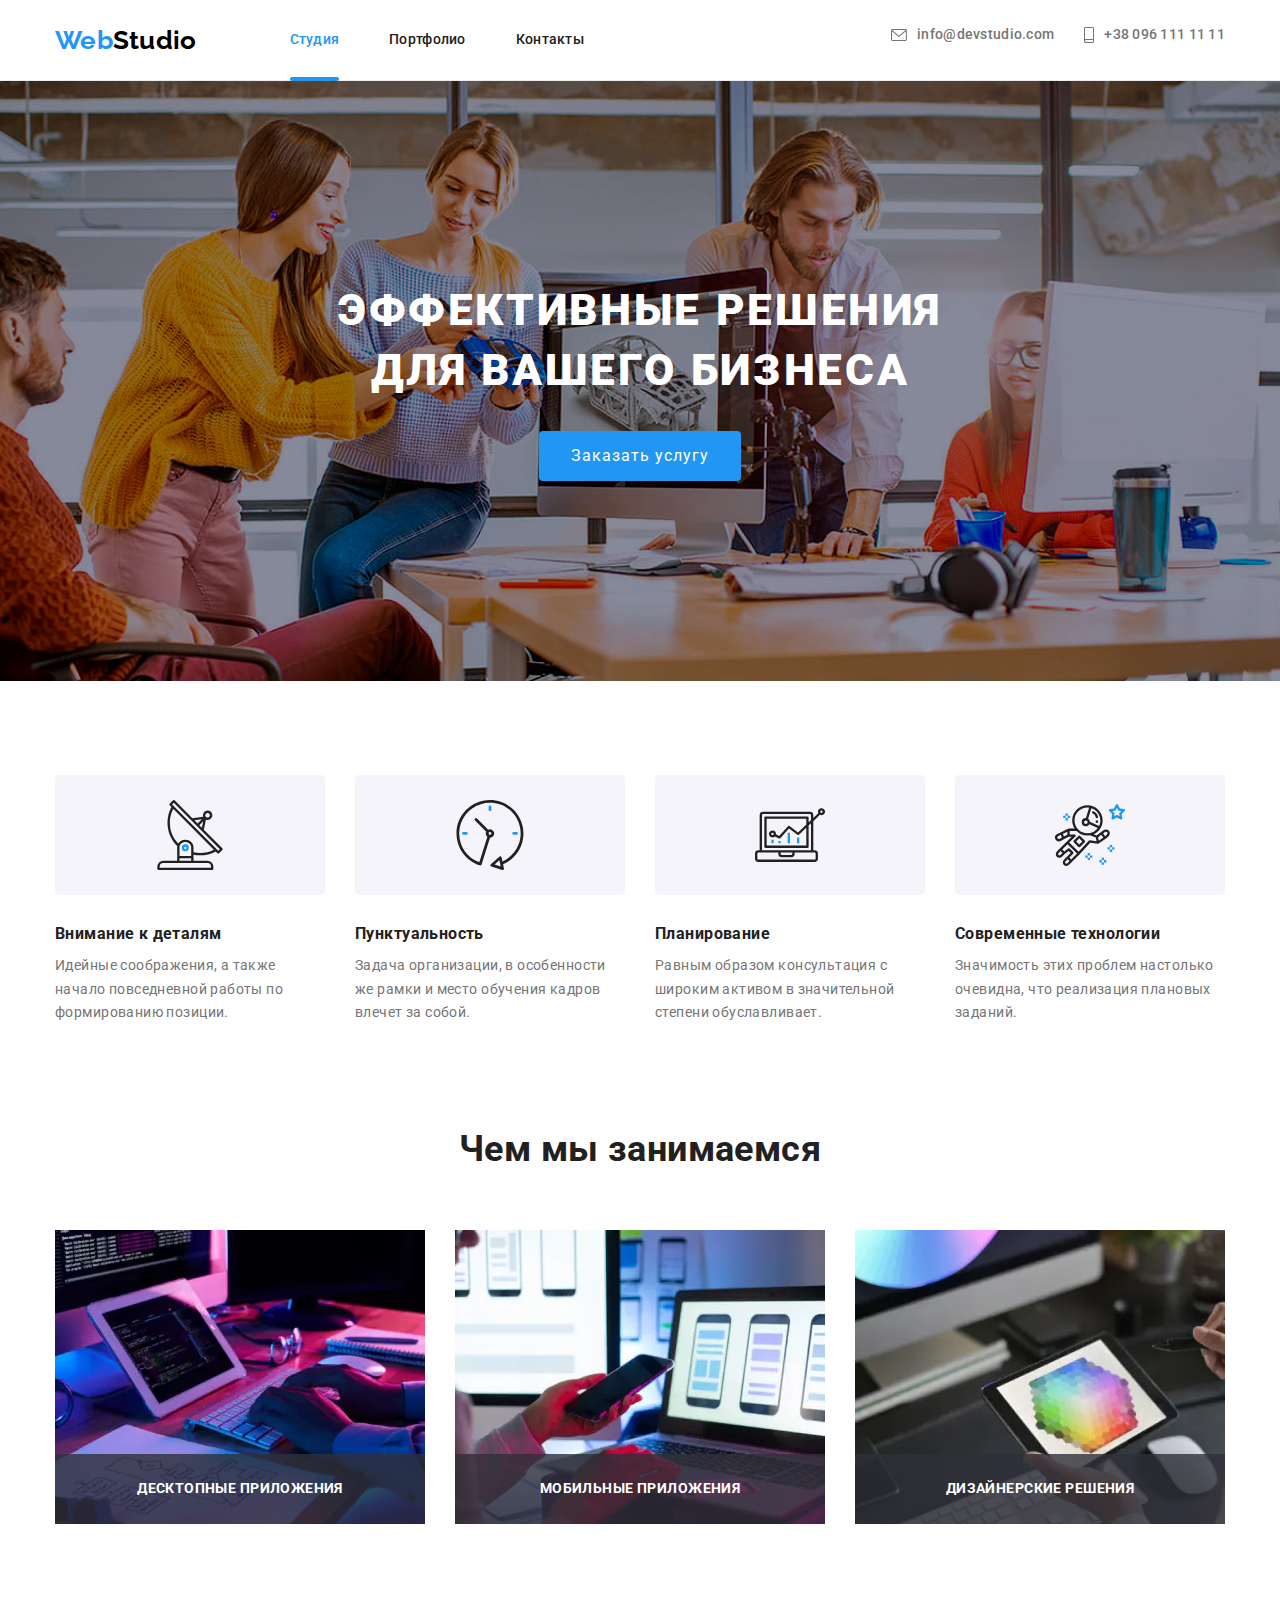
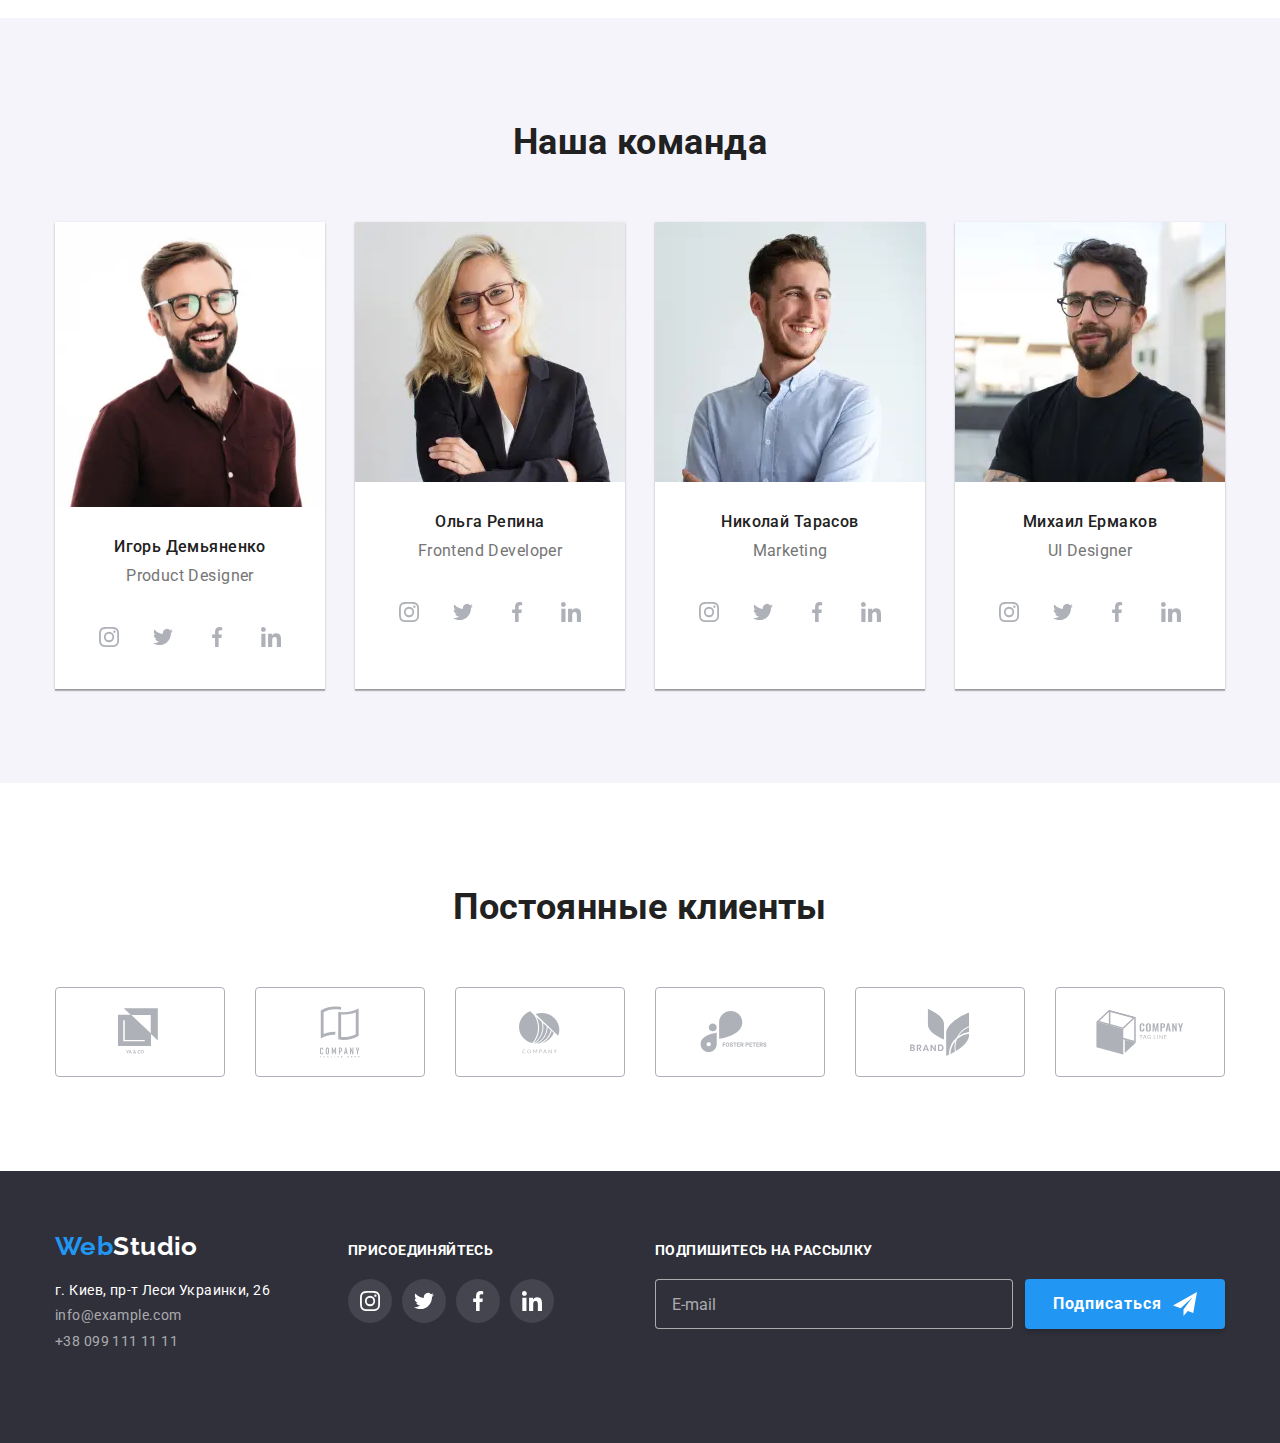
==== commit 5e732909: "Готово" ====
--- a/index.html
+++ b/index.html
@@ -224,14 +224,25 @@
                         <!--<img class="section-command__img" src="./images/igor.jpg" alt="Игорь Демьяненко" >-->
                         <picture>
                             <source srcset="
-                            ./images/section-command/igor.webp 1x,
-                            ./images/section-command/igor@2x.webp 2x"
+                            ./images/section-command/igor/igor.webp 1x,
+                            ./images/section-command/igor/igor@2x.webp 2x"
+                            media="(max-width: 767px)"
+                            type="image/webp">
+                            <source srcset="
+                            ./images/section-command/igor/igor-tablet.webp 1x,
+                            ./images/section-command/igor/igor-tablet@2x.webp 2x"
+                            media="(max-width: 1199px)"
+                            type="image/webp">
+                            <source srcset="
+                            ./images/section-command/igor/igor-desktop.webp 1x,
+                            ./images/section-command/igor/igor-desktop@2x.webp 2x"
+                            media="(min-width: 1200px)"
                             type="image/webp">
 
                             <img class="section-command__img" srcset= "
-                            ./images/section-command/igor.jpg 1x,
-                            ./images/section-command/igor@2x.jpg 2x"
-                            src="./images/section-command/igor.jpg" 
+                            ./images/section-command/igor/igor.jpg 1x,
+                            ./images/section-command/igor/igor@2x.jpg 2x"
+                            src="./images/section-command/igor/igor.jpg" 
                             alt="Игорь Демьяненко" 
                             >
                         </picture>
@@ -275,14 +286,25 @@
                         <!--<img class="section-command__img" src="./images/olga.jpg" alt="Ольга Репина">-->
                         <picture>
                             <source srcset="
-                            ./images/section-command/olga.webp 1x,
-                            ./images/section-command/olga@2x.webp 2x"
+                            ./images/section-command/olga/olga.webp 1x,
+                            ./images/section-command/olga/olga@2x.webp 2x"
+                            media="(max-width: 767px)"
+                            type="image/webp">
+                            <source srcset="
+                            ./images/section-command/olga/olga-tablet.webp 1x,
+                            ./images/section-command/olga/olga-tablet@2x.webp 2x"
+                            media="(max-width: 1199px)"
+                            type="image/webp">
+                            <source srcset="
+                            ./images/section-command/olga/olga-desktop.webp 1x,
+                            ./images/section-command/olga/olga-desktop@2x.webp 2x"
+                            media="(min-width: 1200px)"
                             type="image/webp">
 
                             <img class="section-command__img" srcset= "
-                            ./images/section-command/olga.jpg 1x,
-                            ./images/section-command/olga@2x.jpg 2x"
-                            src="./images/section-command/olga.jpg" 
+                            ./images/section-command/olga/olga.jpg 1x,
+                            ./images/section-command/olga/olga@2x.jpg 2x"
+                            src="./images/section-command/olga/olga.jpg" 
                             alt="Ольга Репина" 
                             >
                         </picture>
@@ -327,14 +349,25 @@
                         <!--<img class="section-command__img" src="./images/nikolay.jpg" alt="Николай Тарасов">-->
                         <picture>
                             <source srcset="
-                            ./images/section-command/nikolay.webp 1x,
-                            ./images/section-command/nikolay@2x.webp 2x"
+                            ./images/section-command/nikolay/nikolay.webp 1x,
+                            ./images/section-command/nikolay/nikolay@2x.webp 2x"
+                            media="(max-width: 767px)"
+                            type="image/webp">
+                            <source srcset="
+                            ./images/section-command/nikolay/nikolay-tablet.webp 1x,
+                            ./images/section-command/nikolay/nikolay-tablet@2x.webp 2x"
+                            media="(max-width: 1199px)"
+                            type="image/webp">
+                            <source srcset="
+                            ./images/section-command/nikolay/nikolay-desktop.webp 1x,
+                            ./images/section-command/nikolay/nikolay-desktop@2x.webp 2x"
+                            media="(min-width: 1200px)"
                             type="image/webp">
 
                             <img class="section-command__img" srcset= "
-                            ./images/section-command/nikolay.jpg 1x,
-                            ./images/section-command/nikolay@2x.jpg 2x"
-                            src="./images/section-command/nikolay.jpg" 
+                            ./images/section-command/nikolay/nikolay.jpg 1x,
+                            ./images/section-command/nikolay/nikolay@2x.jpg 2x"
+                            src="./images/section-command/nikolay/nikolay.jpg" 
                             alt="Николай Тарасов" 
                             >
                         </picture>
@@ -378,14 +411,25 @@
                         <!--<img class="section-command__img" src="./images/mihail.jpg" alt="Михаил Ермаков">-->
                         <picture>
                             <source srcset="
-                            ./images/section-command/mihail.webp 1x,
-                            ./images/section-command/mihail@2x.webp 2x"
+                            ./images/section-command/mihail/mihail.webp 1x,
+                            ./images/section-command/mihail/mihail@2x.webp 2x"
+                            media="(max-width: 767px)"
+                            type="image/webp">
+                            <source srcset="
+                            ./images/section-command/mihail/mihail-tablet.webp 1x,
+                            ./images/section-command/mihail/mihail-tablet@2x.webp 2x"
+                            media="(max-width: 1199px)"
+                            type="image/webp">
+                            <source srcset="
+                            ./images/section-command/mihail/mihail-desktop.webp 1x,
+                            ./images/section-command/mihail/mihail-desktop@2x.webp 2x"
+                            media="(min-width: 1200px)"
                             type="image/webp">
 
                             <img class="section-command__img" srcset= "
-                            ./images/section-command/mihail.jpg 1x,
-                            ./images/section-command/mihail@2x.jpg 2x"
-                            src="./images/section-command/mihail.jpg" 
+                            ./images/section-command/mihail/mihail.jpg 1x,
+                            ./images/section-command/mihail/mihail@2x.jpg 2x"
+                            src="./images/section-command/mihail/mihail.jpg" 
                             alt="Михаил Ермаков" 
                             >
                         </picture>
--- a/css/main.min.css
+++ b/css/main.min.css
@@ -1,2 +1,2 @@
-.modal,.activity-text-action{top:50%;left:50%;-webkit-transform:translate(-50%, -50%);transform:translate(-50%, -50%)}.agreement-label::after,.form-block .form-name,.form-block .form-tel,.form-block .form-mail{top:50%;-webkit-transform:translateY(-50%);transform:translateY(-50%)}.command-social{display:-webkit-box;display:-ms-flexbox;display:flex;-webkit-box-pack:center;-ms-flex-pack:center;justify-content:center;padding-bottom:30px}.command-social>.command-social__item:not(:last-child){margin-right:10px}.command-social__item{width:44px;height:44px}.command-social__link{display:-webkit-inline-box;display:-ms-inline-flexbox;display:inline-flex;-webkit-box-pack:center;-ms-flex-pack:center;justify-content:center;-webkit-box-align:center;-ms-flex-align:center;align-items:center;width:100%;height:100%;border-radius:50%;fill:#afb1b8;color:currentColor;-webkit-transition:fill 250ms cubic-bezier(0.4, 0, 0.2, 1),background-color 250ms cubic-bezier(0.4, 0, 0.2, 1);transition:fill 250ms cubic-bezier(0.4, 0, 0.2, 1),background-color 250ms cubic-bezier(0.4, 0, 0.2, 1)}.command-social__link:hover,.command-social__link:focus{fill:#fff;background-color:#2196f3}.command-social__icon{width:20px;height:20px}@media screen and (min-width: 768px) and (max-width: 1199px){.footer-form{-webkit-box-pack:center;-ms-flex-pack:center;justify-content:center;margin-left:auto;margin-right:auto}}@media screen and (min-width: 1200px){.form{margin-right:auto;margin-left:auto;display:-webkit-box;display:-ms-flexbox;display:flex;-webkit-box-align:end;-ms-flex-align:end;align-items:flex-end}}.form input{width:100%;height:50px;margin-bottom:20px;padding-left:16px;border:1px solid rgba(255,255,255,0.6);border-radius:4px;background:#2f303a}@media screen and (min-width: 1200px){.form input{margin-right:12px;margin-bottom:0;width:450px}}@media screen and (min-width: 768px){.form input{width:358px}}.form input::-webkit-input-placeholder{font-size:16px;line-height:1.25;color:rgba(255,255,255,0.6)}.form input:-ms-input-placeholder{font-size:16px;line-height:1.25;color:rgba(255,255,255,0.6)}.form input::-ms-input-placeholder{font-size:16px;line-height:1.25;color:rgba(255,255,255,0.6)}.form input::placeholder{font-size:16px;line-height:1.25;color:rgba(255,255,255,0.6)}.form-text__mail{font-size:14px;font-weight:bold;line-height:1.14;color:#fff;margin-bottom:20px}.form-button__mail{display:-webkit-box;display:-ms-flexbox;display:flex;-webkit-box-align:center;-ms-flex-align:center;align-items:center;-webkit-box-pack:justify;-ms-flex-pack:justify;justify-content:space-between;margin-left:auto;margin-right:auto;padding:0 28px;width:200px;height:50px;padding:0 28px;background:#2196f3;-webkit-box-shadow:0px 4px 4px rgba(0,0,0,0.15);box-shadow:0px 4px 4px rgba(0,0,0,0.15);border-radius:4px;border:none;cursor:pointer}.form .form-text{font-weight:bold;font-size:16px;line-height:1.87;letter-spacing:0.06em;color:#fff}.form-footer__input{font-size:16px;line-height:1.25;color:rgba(255,255,255,0.6)}.footer-link{margin-bottom:60px}@media screen and (min-width: 768px){.footer-link{margin-left:auto;margin-right:auto}}@media screen and (min-width: 1200px){.footer-link{margin:0;margin-right:70px}}.footer-link__studio{margin-bottom:20px;font-family:Raleway;font-weight:700;font-size:26px;line-height:1.19;color:#fff}.footer-link__web{color:#2196f3}.footer-link__address{font-style:normal;line-height:1.17;color:#fff;margin-bottom:8px}@media screen and (min-width: 1200px){.footer-link__address{margin-bottom:9px}}.footer-link__mail,.footer-link__tel{line-height:1.17;color:rgba(255,255,255,0.6);-webkit-transition:color 250ms cubic-bezier(0.4, 0, 0.2, 1);transition:color 250ms cubic-bezier(0.4, 0, 0.2, 1)}.footer-link__mail{margin-bottom:8px}@media screen and (min-width: 1200px){.footer-link__mail{margin-bottom:9px}}.footer-link__mail:hover,.footer-link__mail:focus{color:#2196f3}.footer-link__tel:hover,.footer-link__tel:focus{color:#2196f3}.footer-social{display:-webkit-inline-box;display:-ms-inline-flexbox;display:inline-flex;-webkit-box-pack:center;-ms-flex-pack:center;justify-content:center;-webkit-box-align:center;-ms-flex-align:center;align-items:center}.footer-social__link{display:-webkit-inline-box;display:-ms-inline-flexbox;display:inline-flex;-webkit-box-pack:center;-ms-flex-pack:center;justify-content:center;-webkit-box-align:center;-ms-flex-align:center;align-items:center;width:100%;height:100%;background-color:#44454e;border-radius:50%;color:#fff;fill:currentColor;-webkit-transition:background-color 250ms cubic-bezier(0.4, 0, 0.2, 1);transition:background-color 250ms cubic-bezier(0.4, 0, 0.2, 1)}@media screen and (min-width: 1200px){.footer-social__link{margin:0}}.footer-social__link:hover,.footer-social__link:focus{background-color:#2196f3}.footer-social__icon{width:20px;height:20px}.footer-social__item{width:44px;height:44px}.footer{width:100%;padding:60px 15px;background-color:#2f303a}@media screen and (min-width: 1200px){.footer{padding:60px 0px}}.footer-text{color:#fff;font-size:14px;line-height:1.14;margin-bottom:20px}.footer-social>.footer-social__item:not(:last-child){margin-right:10px}.link-social{margin-bottom:60px;margin-left:auto;margin-right:auto}@media screen and (min-width: 1200px){.link-social{margin-right:93px;margin-left:0}}.header{position:relative;width:100%;min-height:60px;background-color:#fff;font-weight:500;line-height:1.14;letter-spacing:0.02em;border-bottom:1px solid #ececec}.header .container{display:-webkit-box;display:-ms-flexbox;display:flex;-webkit-box-align:center;-ms-flex-align:center;align-items:center;-webkit-box-sizing:content-box;box-sizing:content-box}.header__menu{z-index:10;display:block;background-color:transparent;border:none;cursor:pointer;color:#212121;fill:currentColor;padding:0;margin-left:auto;-webkit-transition:color 250ms cubic-bezier(0.4, 0, 0.2, 1);transition:color 250ms cubic-bezier(0.4, 0, 0.2, 1)}@media screen and (min-width: 768px){.header__menu{display:none}}.header__menu:hover,.header__menu:focus{color:#2196f3}.header__menu .icon-close{display:none}.header__menu.is-open .icon-close{display:block}.header__menu.is-open .icon-menu{display:none}.header .menu-container{display:none;position:fixed;top:0;left:0;width:100%;height:100vh;padding:48px 40px;background-color:#fff;-webkit-box-shadow:0px 4px 8px rgba(0,0,0,0.04),0px 2px 4px rgba(0,0,0,0.08),0px 1px 3px rgba(0,0,0,0.16);box-shadow:0px 4px 8px rgba(0,0,0,0.04),0px 2px 4px rgba(0,0,0,0.08),0px 1px 3px rgba(0,0,0,0.16);z-index:3}.header .menu-container.is-open{display:block}.menu-container__site{display:-webkit-box;display:-ms-flexbox;display:flex;-webkit-box-orient:vertical;-webkit-box-direction:normal;-ms-flex-direction:column;flex-direction:column;margin-bottom:302px}.menu-container__site>.menu-container__nav-item:not(:last-child){margin-bottom:32px}.menu-container .menu-link{font-weight:500;font-size:40px;line-height:1.18;letter-spacing:0.02em;color:#212121;-webkit-transition:color 250ms cubic-bezier(0.4, 0, 0.2, 1);transition:color 250ms cubic-bezier(0.4, 0, 0.2, 1)}.menu-container__site .menu-link:hover,.menu-container__site .menu-link:focus{color:#2196f3}.menu-container__contact{margin-bottom:64px}.menu-container .menu-tel{font-weight:500;font-size:34px;line-height:1.18;letter-spacing:0.02em;color:#2196f3;margin-bottom:32px}.menu-container .menu-mail{font-weight:500;font-size:24px;line-height:1.17;letter-spacing:0.02em;color:#757575}.menu-container__social{display:-webkit-box;display:-ms-flexbox;display:flex;-webkit-box-align:baseline;-ms-flex-align:baseline;align-items:baseline}.menu-container__social-text{font-weight:500;font-size:18px;line-height:1.22;letter-spacing:0.02em;color:#2196f3}.menu-container__social-line{border-left:1px solid rgba(33,33,33,0.2);height:22px}.menu-container__social-link:not(:last-child){margin-right:10px}@media screen and (min-width: 768px){.nav{display:-webkit-box;display:-ms-flexbox;display:flex;-webkit-box-align:center;-ms-flex-align:center;align-items:center;margin-right:auto}}@media screen and (min-width: 1200px){.nav{display:-webkit-box;display:-ms-flexbox;display:flex;-webkit-box-align:center;-ms-flex-align:center;align-items:center;margin-right:auto}}.nav .nav-studio{font-family:"Raleway",sans-serif;font-weight:700;font-size:26px;line-height:1.19;color:#000;padding-top:16px;padding-bottom:16px;margin-left:0}@media screen and (min-width: 768px){.nav .nav-studio{margin-right:80px}}@media screen and (min-width: 1200px){.nav .nav-studio{margin-right:93px}}.nav .nav-web{color:#2196f3}.nav .nav-site{display:none}@media screen and (min-width: 768px){.nav .nav-site{display:-webkit-box;display:-ms-flexbox;display:flex}}@media screen and (min-width: 1200px){.nav .nav-site{display:-webkit-box;display:-ms-flexbox;display:flex}}.nav .nav-site>.nav-item:not(:last-child){margin-right:50px}.nav .nav-link{padding-top:32px;padding-bottom:32px;color:#212121;-webkit-transition:color 250ms cubic-bezier(0.4, 0, 0.2, 1);transition:color 250ms cubic-bezier(0.4, 0, 0.2, 1)}.nav .nav-site .nav-link:hover,.nav .nav-site .nav-link:focus{color:#2196f3}.nav .nav-site .nav-link.current{color:#2196f3}.nav .nav-item{position:relative}.nav .actions::before{position:absolute;display:inline-block;content:"";width:100%;height:4px;bottom:-1px;background-color:#2196f3;border-radius:2px}.contact{display:none}@media screen and (min-width: 768px){.contact{display:block}}@media screen and (min-width: 1200px){.contact{display:-webkit-box;display:-ms-flexbox;display:flex}.contact-item:not(:last-child){margin-right:30px}}.contact-item{color:#757575}.contact-link{display:-webkit-box;display:-ms-flexbox;display:flex;-webkit-box-align:center;-ms-flex-align:center;align-items:center;padding-top:0;padding-bottom:0;color:#757575;fill:currentColor;-webkit-transition:color 250ms cubic-bezier(0.4, 0, 0.2, 1);transition:color 250ms cubic-bezier(0.4, 0, 0.2, 1)}.contact .mail{margin-bottom:10px}.contact-link:focus,.contact-link:hover{color:#2196f3}.contact-link>.color-icon{color:#afb1b8}.contact-mail{width:16px;height:12px;margin-right:10px}.contact-tel{width:10px;height:16px;margin-right:10px}.hero{padding:0;background-color:#c4c4c4}.hero-block{width:360px;margin-left:auto;margin-right:auto}@media screen and (min-width: 1200px){.hero-block{width:696px}}.hero-theme{text-align:center;margin-bottom:30px;font-weight:900;font-size:26px;line-height:1.61;letter-spacing:0.06em;color:#fff}@media screen and (min-width: 1200px){.hero-theme{font-size:44px;line-height:1.36}}.hero-button{border-radius:4px;display:block;border:none;cursor:pointer;margin-left:auto;margin-right:auto;padding-top:10px;padding-bottom:10px;padding-right:32px;padding-left:32px;background-color:#2196f3;font-family:inherit;font-size:16px;line-height:1.88;letter-spacing:0.06em;color:#fff}.agreement{position:relative;display:-webkit-box;display:-ms-flexbox;display:flex;-webkit-box-pack:justify;-ms-flex-pack:justify;justify-content:space-between;-webkit-box-align:center;-ms-flex-align:center;align-items:center;margin-bottom:30px}@media screen and (min-width: 1200px){.agreement{margin-left:12px;margin-right:11px}}.agreement-label{font-size:12px;line-height:1.17;color:#757575;margin-left:24px}@media screen and (min-width: 1200px){.agreement-label{font-size:14px;line-height:1.71}}.agreement-link{font-size:12px;line-height:1.17;color:#2196f3;text-decoration-skip-ink:none;text-decoration:underline}@media screen and (min-width: 1200px){.agreement-link{font-size:14px;line-height:1.71}}.agreement-label::after{display:inline-block;content:" ";position:absolute;left:0;width:16px;height:15px;border:2px solid #212121;border-radius:2px;-webkit-transition:background-color 250ms cubic-bezier(0.4, 0, 0.2, 1),border 250ms cubic-bezier(0.4, 0, 0.2, 1),background-image 250ms cubic-bezier(0.4, 0, 0.2, 1),background-size 250ms cubic-bezier(0.4, 0, 0.2, 1),background-origin 250ms cubic-bezier(0.4, 0, 0.2, 1);transition:background-color 250ms cubic-bezier(0.4, 0, 0.2, 1),border 250ms cubic-bezier(0.4, 0, 0.2, 1),background-image 250ms cubic-bezier(0.4, 0, 0.2, 1),background-size 250ms cubic-bezier(0.4, 0, 0.2, 1),background-origin 250ms cubic-bezier(0.4, 0, 0.2, 1)}.agreement-input:checked+.agreement-label::after{background-image:url("../images/icon-check.svg");background-color:#2196f3;border:0px;background-size:contain;background-origin:border-box}.agreement-input:focus+.agreement-label::after{border:2px solid #2196f3;border-radius:2px}.backdrop{position:fixed;top:0;left:0;z-index:11;width:100%;height:100%;background-color:rgba(0,0,0,0.2);-webkit-transition:-webkit-transform 250ms cubic-bezier(0.4, 0, 0.2, 1);transition:-webkit-transform 250ms cubic-bezier(0.4, 0, 0.2, 1);transition:transform 250ms cubic-bezier(0.4, 0, 0.2, 1);transition:transform 250ms cubic-bezier(0.4, 0, 0.2, 1), -webkit-transform 250ms cubic-bezier(0.4, 0, 0.2, 1)}.backdrop.is-hidden{opacity:0;pointer-events:none}.form-block{display:-webkit-box;display:-ms-flexbox;display:flex;-webkit-box-orient:vertical;-webkit-box-direction:normal;-ms-flex-direction:column;flex-direction:column;margin-bottom:10px}.form-block input{outline:none;height:40px;width:100%;border:1px solid rgba(33,33,33,0.2);border-radius:4px}.form-block__lable{font-size:12px;line-height:1.17;letter-spacing:0.01em;margin-bottom:4px;color:#757575}.form-block .form-block__input:focus{border:1px solid #2196f3}.form-block .form-name{position:absolute;width:12px;height:12px;left:15px;-webkit-transition:color 250ms cubic-bezier(0.4, 0, 0.2, 1);transition:color 250ms cubic-bezier(0.4, 0, 0.2, 1);margin:0}.form-block__input{position:relative;fill:currentColor;color:#212121}.form-block .form-input{padding-left:40px;-webkit-transition:border 250ms cubic-bezier(0.4, 0, 0.2, 1);transition:border 250ms cubic-bezier(0.4, 0, 0.2, 1)}.form-block .form-tel{position:absolute;width:13px;height:13px;left:15px;-webkit-transition:color 250ms cubic-bezier(0.4, 0, 0.2, 1);transition:color 250ms cubic-bezier(0.4, 0, 0.2, 1)}.form-block .form-mail{position:absolute;width:15px;height:12px;left:15px;-webkit-transition:color 250ms cubic-bezier(0.4, 0, 0.2, 1);transition:color 250ms cubic-bezier(0.4, 0, 0.2, 1)}.form-block .form-input:focus ~ .form-name,.form-block .form-input:focus ~ .form-tel,.form-block .form-input:focus ~ .form-mail{color:#2196f3}.button-form{display:-webkit-box;display:-ms-flexbox;display:flex;-webkit-box-pack:center;-ms-flex-pack:center;justify-content:center}.button-form__send{width:200px;height:50px;background:#188ce8;-webkit-box-shadow:0px 4px 4px rgba(0,0,0,0.15);box-shadow:0px 4px 4px rgba(0,0,0,0.15);border-radius:4px;border:none;cursor:pointer;font-weight:bold;font-size:16px;line-height:1.87;letter-spacing:0.06em;color:#fff}.comment{display:-webkit-box;display:-ms-flexbox;display:flex;-webkit-box-orient:vertical;-webkit-box-direction:normal;-ms-flex-direction:column;flex-direction:column}.comment-lable{font-size:12px;line-height:1.17;letter-spacing:0.01em;margin-bottom:4px;color:#757575}.comment-textarea::-webkit-input-placeholder{font-size:14px;line-height:1.14;letter-spacing:0.01em;color:rgba(117,117,117,0.5)}.comment-textarea:-ms-input-placeholder{font-size:14px;line-height:1.14;letter-spacing:0.01em;color:rgba(117,117,117,0.5)}.comment-textarea::-ms-input-placeholder{font-size:14px;line-height:1.14;letter-spacing:0.01em;color:rgba(117,117,117,0.5)}.comment-textarea::placeholder{font-size:14px;line-height:1.14;letter-spacing:0.01em;color:rgba(117,117,117,0.5)}.comment-textarea{resize:none;width:100%;height:120px;outline:none;border:1px solid rgba(33,33,33,0.2);border-radius:4px;padding-top:12px;padding-bottom:12px;padding-left:16px;padding-right:16px;margin-bottom:20px}.modal{position:absolute;padding:40px;width:450px;height:609px;background:#ffffff;-webkit-box-shadow:0px 1px 3px rgba(0,0,0,0.12),0px 1px 1px rgba(0,0,0,0.14),0px 2px 1px rgba(0,0,0,0.2);box-shadow:0px 1px 3px rgba(0,0,0,0.12),0px 1px 1px rgba(0,0,0,0.14),0px 2px 1px rgba(0,0,0,0.2);border-radius:4px;-webkit-transition:-webkit-transform 250ms cubic-bezier(0.4, 0, 0.2, 1);transition:-webkit-transform 250ms cubic-bezier(0.4, 0, 0.2, 1);transition:transform 250ms cubic-bezier(0.4, 0, 0.2, 1);transition:transform 250ms cubic-bezier(0.4, 0, 0.2, 1), -webkit-transform 250ms cubic-bezier(0.4, 0, 0.2, 1)}@media screen and (min-width: 1200px){.modal{min-width:528px;min-height:581px}}.modal-button{position:absolute;top:0;right:0;top:8px;right:8px;padding:6px;width:30px;height:30px;background-color:#fff;border:1px solid rgba(0,0,0,0.1);border-radius:50%;outline:transparent;-webkit-transition:color 250ms cubic-bezier(0.4, 0, 0.2, 1);transition:color 250ms cubic-bezier(0.4, 0, 0.2, 1)}.modal .modal-button:focus{color:#2196f3}.modal-form__text{margin-bottom:12px;font-weight:bold;font-size:20px;line-height:1.5;color:#212121;text-align:center}@media screen and (min-width: 1200px){.modal-form__text{font-size:20px;line-height:1.15}}.activity{display:-webkit-box;display:-ms-flexbox;display:flex;-ms-flex-wrap:wrap;flex-wrap:wrap}@media screen and (min-width: 768px){.activity{margin-bottom:-30px;margin-left:-15px;margin-right:-15px}}.activity-types .activity-works__link:hover,.activity-types .activity-works__link:focus{-webkit-box-shadow:0px 1px 1px rgba(0,0,0,0.12),0px 4px 4px rgba(0,0,0,0.06),1px 4px 6px rgba(0,0,0,0.16);box-shadow:0px 1px 1px rgba(0,0,0,0.12),0px 4px 4px rgba(0,0,0,0.06),1px 4px 6px rgba(0,0,0,0.16)}.activity-types:not(:last-child){margin-bottom:30px}@media screen and (min-width: 768px){.activity-types{display:-webkit-box;display:-ms-flexbox;display:flex;-ms-flex-wrap:wrap;flex-wrap:wrap}}@media screen and (min-width: 768px){.activity-types{display:inline-block;-ms-flex-preferred-size:calc((100% - 2 * 30px) / 2);flex-basis:calc((100% - 2 * 30px) / 2);margin-left:15px;margin-right:15px}}@media screen and (min-width: 1200px){.activity-types{-ms-flex-preferred-size:calc((100% - 6 * 15px) / 3);flex-basis:calc((100% - 6 * 15px) / 3)}}.activity-types{width:100%;border:1px solid #eee}.activity-works__link{-webkit-transition:-webkit-box-shadow 250ms cubic-bezier(0.4, 0, 0.2, 1);transition:-webkit-box-shadow 250ms cubic-bezier(0.4, 0, 0.2, 1);transition:box-shadow 250ms cubic-bezier(0.4, 0, 0.2, 1);transition:box-shadow 250ms cubic-bezier(0.4, 0, 0.2, 1), -webkit-box-shadow 250ms cubic-bezier(0.4, 0, 0.2, 1)}.activity-block__work{padding-top:20px;padding-bottom:20px;padding-right:24px;padding-left:24px}.activity-img{display:block;width:100%;height:auto}.activity-example{font-weight:700;font-size:18px;line-height:2;letter-spacing:0.06em;color:#212121;margin-bottom:4px}.activity-directions{font-size:16px;line-height:1.875;color:#757575}.activity-produkt{position:relative;overflow:hidden}.activity-text-action{position:absolute;width:322px;height:168px;padding-left:24px;padding-right:24px;font-size:18px;line-height:1.56;color:#ffffff}@media screen and (min-width: 1200px){.activity-text-action{padding-left:0;padding-right:0}}.activity-produkt__actions{display:-webkit-box;display:-ms-flexbox;display:flex;position:absolute;width:100%;height:100%;top:0;left:0;-webkit-transform:translateY(101%);transform:translateY(101%);-webkit-transition:250ms ease;transition:250ms ease;-webkit-transition-timing-function:cubic-bezier(0.4, 0, 0.2, 1);transition-timing-function:cubic-bezier(0.4, 0, 0.2, 1);background-color:rgba(33,150,243,0.9)}.activity-works__link:hover .activity-produkt__actions,.activity-works__link:focus .activity-produkt__actions{-webkit-transform:translatey(0);transform:translatey(0)}.filter{padding-top:94px;padding-bottom:94px}.filter-work>.filter-link:not(:last-child){margin-right:8px}@media screen and (min-width: 768px){.filter-work>.filter-link:not(:last-child){margin-right:8px}}.filter-link{margin-bottom:15px}@media screen and (min-width: 768px){.filter-link{margin-bottom:0px}}.filter-work{display:-webkit-box;display:-ms-flexbox;display:flex;-ms-flex-wrap:wrap;flex-wrap:wrap;margin-bottom:25px;-webkit-box-pack:start;-ms-flex-pack:start;justify-content:flex-start}@media screen and (min-width: 768px){.filter-work{display:-webkit-box;display:-ms-flexbox;display:flex;margin-bottom:30px;-webkit-box-pack:center;-ms-flex-pack:center;justify-content:center}}@media screen and (min-width: 1200px){.filter-work{display:-webkit-box;display:-ms-flexbox;display:flex;margin-bottom:50px;-webkit-box-pack:center;-ms-flex-pack:center;justify-content:center}}.filter-button{padding-top:6px;padding-right:22px;padding-bottom:6px;padding-left:22px;border:none;cursor:pointer;border-radius:4px;background-color:#f5f4fa;font-family:inherit;font-weight:500;font-size:16px;line-height:1.63;letter-spacing:0.03em;color:#212121;-webkit-transition:color 250ms cubic-bezier(0.4, 0, 0.2, 1),background-color 250ms cubic-bezier(0.4, 0, 0.2, 1),-webkit-box-shadow 250ms cubic-bezier(0.4, 0, 0.2, 1);transition:color 250ms cubic-bezier(0.4, 0, 0.2, 1),background-color 250ms cubic-bezier(0.4, 0, 0.2, 1),-webkit-box-shadow 250ms cubic-bezier(0.4, 0, 0.2, 1);transition:color 250ms cubic-bezier(0.4, 0, 0.2, 1),background-color 250ms cubic-bezier(0.4, 0, 0.2, 1),box-shadow 250ms cubic-bezier(0.4, 0, 0.2, 1);transition:color 250ms cubic-bezier(0.4, 0, 0.2, 1),background-color 250ms cubic-bezier(0.4, 0, 0.2, 1),box-shadow 250ms cubic-bezier(0.4, 0, 0.2, 1),-webkit-box-shadow 250ms cubic-bezier(0.4, 0, 0.2, 1)}.filter-work .filter-button:hover,.filter-work .filter-button:focus{background-color:#2196f3;color:#fff;-webkit-box-shadow:0px 3px 1px rgba(0,0,0,0.1),0px 1px 2px rgba(0,0,0,0.08),0px 2px 2px rgba(0,0,0,0.12);box-shadow:0px 3px 1px rgba(0,0,0,0.1),0px 1px 2px rgba(0,0,0,0.08),0px 2px 2px rgba(0,0,0,0.12)}.section-advantages{padding-top:94px}@media screen and (max-width: 767px){.section-advantages__list>.section-advantages__link:not(:last-child){margin-bottom:30px}}@media screen and (min-width: 768px){.section-advantages__list{display:-webkit-box;display:-ms-flexbox;display:flex;-ms-flex-wrap:wrap;flex-wrap:wrap;margin:-15px}}@media screen and (min-width: 768px){.section-advantages__link{-ms-flex-preferred-size:calc((100% - 2 * 30px) / 2);flex-basis:calc((100% - 2 * 30px) / 2);margin:15px}}@media screen and (min-width: 1200px){.section-advantages__link{-ms-flex-preferred-size:calc((100% - 8 * 15px) / 4);flex-basis:calc((100% - 8 * 15px) / 4);margin:15px}}.section-advantages__bg{display:-webkit-box;display:-ms-flexbox;display:flex;height:120px;-webkit-box-pack:center;-ms-flex-pack:center;justify-content:center;-webkit-box-align:center;-ms-flex-align:center;align-items:center;margin-bottom:30px;border-radius:4px;background-color:#f5f4fa}.section-advantages__icon{width:70px;height:70px}.section-advantages__name{margin-bottom:10px;font-weight:700;line-height:1.14;color:#212121}.section-advantages__description{line-height:1.71;color:#757575}.section-client__list{display:-webkit-box;display:-ms-flexbox;display:flex;-ms-flex-wrap:wrap;flex-wrap:wrap;margin:-15px}.section-client__link{display:-webkit-box;display:-ms-flexbox;display:flex;-webkit-box-pack:center;-ms-flex-pack:center;justify-content:center;-webkit-box-align:center;-ms-flex-align:center;align-items:center;width:100%;height:100%;border:1px solid #afb1b8;border-radius:4px;color:#afb1b8;fill:currentColor;-webkit-transition:250ms cubic-bezier(0.4, 0, 0.2, 1),border 250ms cubic-bezier(0.4, 0, 0.2, 1),fill 250ms cubic-bezier(0.4, 0, 0.2, 1);transition:250ms cubic-bezier(0.4, 0, 0.2, 1),border 250ms cubic-bezier(0.4, 0, 0.2, 1),fill 250ms cubic-bezier(0.4, 0, 0.2, 1)}.section-client__item{-ms-flex-preferred-size:calc((100% - 2 * 30px) / 2);flex-basis:calc((100% - 2 * 30px) / 2);margin:15px;height:90px}@media screen and (min-width: 768px){.section-client__item{-ms-flex-preferred-size:calc((100% - 6 * 15px) / 3);flex-basis:calc((100% - 6 * 15px) / 3);margin:15px}}@media screen and (min-width: 1200px){.section-client__item{-ms-flex-preferred-size:calc((100% - 12 * 15px) / 6);flex-basis:calc((100% - 12 * 15px) / 6);margin:15px}}.section-client__yaco{width:44px;height:49px}.section-client__tagline{width:40px;height:52px}.section-client__company{width:41px;height:43px}.section-client__foster{width:80px;height:42px}.section-client__brand{width:59px;height:47px}.section-client__tag{width:88px;height:45px}.section-client__link:hover,.section-client__link:focus{border:1px solid #2196f3;color:#2196f3}.section-command{background-color:#f5f4fa;width:100%}.section-command__block{background-color:#fff;-webkit-box-shadow:0px 1px 3px rgba(0,0,0,0.12),0px 1px 1px rgba(0,0,0,0.14),0px 2px 1px rgba(0,0,0,0.2);box-shadow:0px 1px 3px rgba(0,0,0,0.12),0px 1px 1px rgba(0,0,0,0.14),0px 2px 1px rgba(0,0,0,0.2)}@media screen and (max-width: 767px){.section-command__title>.section-command__block:not(:last-child){margin-bottom:30px}}@media screen and (min-width: 768px){.section-command__title{display:-webkit-box;display:-ms-flexbox;display:flex;-ms-flex-wrap:wrap;flex-wrap:wrap;margin:-15px}}@media screen and (min-width: 768px){.section-command__block{-ms-flex-preferred-size:calc((100% - 2 * 30px) / 2);flex-basis:calc((100% - 2 * 30px) / 2);margin:15px}}@media screen and (min-width: 1200px){.section-command__block{-ms-flex-preferred-size:calc((100% - 8 * 15px) / 4);flex-basis:calc((100% - 8 * 15px) / 4);margin:15px}}.section-command__img{display:block;width:100%;height:auto}.section-command__employee{padding-top:30px;padding-bottom:30px}.section-command__name{margin-bottom:10px;text-align:center;font-weight:500;font-size:16px;line-height:1.19;color:#212121}.section-command__specialty{text-align:center;font-weight:400;font-size:16px;line-height:1.19;color:#757575}.section-work{display:none}@media screen and (min-width: 1200px){.section-work{display:-webkit-box;display:-ms-flexbox;display:flex}.section-work__list{display:-webkit-box;display:-ms-flexbox;display:flex}.section-work__img{display:block;width:100%;height:auto}.section-work__list>.section-work__lable:not(:last-child){margin-right:30px}.section-work__lable{position:relative;width:370px}.section-work__name{position:absolute;top:50%;left:50%;-webkit-transform:translate(-50%, -50%);transform:translate(-50%, -50%);color:#fff;line-height:1.14;font-weight:bold;white-space:nowrap}.section-work__fon{content:"";position:absolute;width:100%;height:70px;bottom:0;left:0;background-color:rgba(47,48,58,0.8)}}body{font-family:"Roboto",sans-serif;font-weight:400;font-size:14px;letter-spacing:0.03em}.section{width:100%}.container{margin-left:auto;margin-right:auto;padding-right:15px;padding-left:15px}@media screen and (min-width: 768px){.container{width:738px}}@media screen and (min-width: 1200px){.container{width:1200px}}.container__header{margin-left:auto;margin-right:auto}@media screen and (min-width: 768px){.container__header{width:738px}}@media screen and (min-width: 1200px){.container__header{width:1170px}}.container__footer{margin-left:auto;margin-right:auto;text-align:center}@media screen and (min-width: 768px){.container__footer{display:-webkit-box;display:-ms-flexbox;display:flex;-ms-flex-wrap:wrap;flex-wrap:wrap;-webkit-box-align:baseline;-ms-flex-align:baseline;align-items:baseline}}@media screen and (min-width: 1200px){.container__footer{text-align:start;display:-webkit-box;display:-ms-flexbox;display:flex;-webkit-box-align:baseline;-ms-flex-align:baseline;align-items:baseline;-webkit-box-pack:justify;-ms-flex-pack:justify;justify-content:space-between;width:1200px;padding-left:15px;padding-right:15px}}.list{list-style:none}a{display:block;text-decoration:none}ul{margin-top:0;margin-bottom:0;padding-left:0}h1,h2,h3,p{margin-top:0;margin-bottom:0}.overlay{display:-webkit-box;display:-ms-flexbox;display:flex;-webkit-box-align:center;-ms-flex-align:center;align-items:center;-webkit-box-pack:center;-ms-flex-pack:center;justify-content:center;max-width:100%;height:400px;margin:0 auto;background-repeat:no-repeat;background-position:center;background-size:cover;background-image:-webkit-gradient(linear, left top, right top, from(rgba(47,48,58,0.4)), to(rgba(47,48,58,0.4))),url("../images/hero/hero.jpg");background-image:linear-gradient(to right, rgba(47,48,58,0.4), rgba(47,48,58,0.4)),url("../images/hero/hero.jpg")}@media screen and (-webkit-min-device-pixel-ratio: 2), screen and (min-resolution: 2dppx){.overlay{background-image:url("../images/hero/hero@2x.jpg")}}@media screen and (min-width: 768px){.overlay{background-image:url("../images/hero/Hero-tablet.jpg")}}@media screen and (min-width: 768px) and (-webkit-min-device-pixel-ratio: 2), screen and (min-width: 768px) and (min-resolution: 2dppx){.overlay{background-image:url("../images/hero/Hero-tablet@2x.jpg")}}@media screen and (min-width: 1200px){.overlay{max-width:1600px;height:600px;background-image:url("../images/hero/Hero-desktop.jpg")}}@media screen and (min-width: 1200px) and (-webkit-min-device-pixel-ratio: 2), screen and (min-width: 1200px) and (min-resolution: 2dppx){.overlay{background-image:url("../images/hero/Hero-desktop@2x.jpg")}}.section-work,.section-command,.section-client{padding-top:60px;padding-bottom:60px}@media screen and (min-width: 1200px){.section-work,.section-command,.section-client{padding-top:94px;padding-bottom:94px}}.section-work__text,.section-command__text,.section-client__text{margin-bottom:50px;text-align:center;font-weight:700;font-size:36px;line-height:1.67;color:#212121}.visually-heeden{position:absolute;clip:rect(0 0 0 0);width:1px;height:1px;margin:-1px}.agreement-input{position:absolute;clip:rect(0 0 0 0);width:1px;height:1px;margin:-1px;border:0;padding:0;overflow:hidden}
+.modal,.activity-text-action{top:50%;left:50%;-webkit-transform:translate(-50%, -50%);transform:translate(-50%, -50%)}.agreement-label::after,.form-block .form-name,.form-block .form-tel,.form-block .form-mail{top:50%;-webkit-transform:translateY(-50%);transform:translateY(-50%)}.command-social{display:-webkit-box;display:-ms-flexbox;display:flex;-webkit-box-pack:center;-ms-flex-pack:center;justify-content:center;padding-bottom:30px}.command-social>.command-social__item:not(:last-child){margin-right:10px}.command-social__item{width:44px;height:44px}.command-social__link{display:-webkit-inline-box;display:-ms-inline-flexbox;display:inline-flex;-webkit-box-pack:center;-ms-flex-pack:center;justify-content:center;-webkit-box-align:center;-ms-flex-align:center;align-items:center;width:100%;height:100%;border-radius:50%;fill:#afb1b8;color:currentColor;-webkit-transition:fill 250ms cubic-bezier(0.4, 0, 0.2, 1),background-color 250ms cubic-bezier(0.4, 0, 0.2, 1);transition:fill 250ms cubic-bezier(0.4, 0, 0.2, 1),background-color 250ms cubic-bezier(0.4, 0, 0.2, 1)}.command-social__link:hover,.command-social__link:focus{fill:#fff;background-color:#2196f3}.command-social__icon{width:20px;height:20px}@media screen and (min-width: 768px) and (max-width: 1199px){.footer-form{-webkit-box-pack:center;-ms-flex-pack:center;justify-content:center;margin-left:auto;margin-right:auto}}@media screen and (min-width: 1200px){.form{margin-right:auto;margin-left:auto;display:-webkit-box;display:-ms-flexbox;display:flex;-webkit-box-align:end;-ms-flex-align:end;align-items:flex-end}}.form input{width:100%;height:50px;margin-bottom:20px;padding-left:16px;border:1px solid rgba(255,255,255,0.6);border-radius:4px;background:#2f303a}@media screen and (min-width: 1200px){.form input{margin-right:12px;margin-bottom:0;width:450px}}@media screen and (min-width: 768px){.form input{width:358px}}.form input::-webkit-input-placeholder{font-size:16px;line-height:1.25;color:rgba(255,255,255,0.6)}.form input:-ms-input-placeholder{font-size:16px;line-height:1.25;color:rgba(255,255,255,0.6)}.form input::-ms-input-placeholder{font-size:16px;line-height:1.25;color:rgba(255,255,255,0.6)}.form input::placeholder{font-size:16px;line-height:1.25;color:rgba(255,255,255,0.6)}.form-text__mail{font-size:14px;font-weight:bold;line-height:1.14;color:#fff;margin-bottom:20px}.form-button__mail{display:-webkit-box;display:-ms-flexbox;display:flex;-webkit-box-align:center;-ms-flex-align:center;align-items:center;-webkit-box-pack:justify;-ms-flex-pack:justify;justify-content:space-between;margin-left:auto;margin-right:auto;padding:0 28px;width:200px;height:50px;padding:0 28px;background:#2196f3;-webkit-box-shadow:0px 4px 4px rgba(0,0,0,0.15);box-shadow:0px 4px 4px rgba(0,0,0,0.15);border-radius:4px;border:none;cursor:pointer}.form .form-text{font-weight:bold;font-size:16px;line-height:1.87;letter-spacing:0.06em;color:#fff}.form-footer__input{font-size:16px;line-height:1.25;color:rgba(255,255,255,0.6)}.footer-link{margin-bottom:60px}@media screen and (min-width: 768px){.footer-link{margin-left:auto;margin-right:auto}}@media screen and (min-width: 1200px){.footer-link{margin:0;margin-right:70px}}.footer-link__studio{margin-bottom:20px;font-family:Raleway;font-weight:700;font-size:26px;line-height:1.19;color:#fff}.footer-link__web{color:#2196f3}.footer-link__address{font-style:normal;line-height:1.17;color:#fff;margin-bottom:8px}@media screen and (min-width: 1200px){.footer-link__address{margin-bottom:9px}}.footer-link__mail,.footer-link__tel{line-height:1.17;color:rgba(255,255,255,0.6);-webkit-transition:color 250ms cubic-bezier(0.4, 0, 0.2, 1);transition:color 250ms cubic-bezier(0.4, 0, 0.2, 1)}.footer-link__mail{margin-bottom:8px}@media screen and (min-width: 1200px){.footer-link__mail{margin-bottom:9px}}.footer-link__mail:hover,.footer-link__mail:focus{color:#2196f3}.footer-link__tel:hover,.footer-link__tel:focus{color:#2196f3}.footer-social{display:-webkit-inline-box;display:-ms-inline-flexbox;display:inline-flex;-webkit-box-pack:center;-ms-flex-pack:center;justify-content:center;-webkit-box-align:center;-ms-flex-align:center;align-items:center}.footer-social__link{display:-webkit-inline-box;display:-ms-inline-flexbox;display:inline-flex;-webkit-box-pack:center;-ms-flex-pack:center;justify-content:center;-webkit-box-align:center;-ms-flex-align:center;align-items:center;width:100%;height:100%;background-color:#44454e;border-radius:50%;color:#fff;fill:currentColor;-webkit-transition:background-color 250ms cubic-bezier(0.4, 0, 0.2, 1);transition:background-color 250ms cubic-bezier(0.4, 0, 0.2, 1)}@media screen and (min-width: 1200px){.footer-social__link{margin:0}}.footer-social__link:hover,.footer-social__link:focus{background-color:#2196f3}.footer-social__icon{width:20px;height:20px}.footer-social__item{width:44px;height:44px}.footer{width:100%;padding:60px 15px;background-color:#2f303a}@media screen and (min-width: 1200px){.footer{padding:60px 0px}}.footer-text{color:#fff;font-size:14px;line-height:1.14;margin-bottom:20px}.footer-social>.footer-social__item:not(:last-child){margin-right:10px}.link-social{margin-bottom:60px;margin-left:auto;margin-right:auto}@media screen and (min-width: 1200px){.link-social{margin-right:93px;margin-left:0}}.header{position:relative;width:100%;min-height:60px;background-color:#fff;font-weight:500;line-height:1.14;letter-spacing:0.02em;border-bottom:1px solid #ececec}.header .container{display:-webkit-box;display:-ms-flexbox;display:flex;-webkit-box-align:center;-ms-flex-align:center;align-items:center;-webkit-box-sizing:content-box;box-sizing:content-box}.header__menu{z-index:10;display:block;background-color:transparent;border:none;cursor:pointer;color:#212121;fill:currentColor;padding:0;margin-left:auto;-webkit-transition:color 250ms cubic-bezier(0.4, 0, 0.2, 1);transition:color 250ms cubic-bezier(0.4, 0, 0.2, 1)}@media screen and (min-width: 768px){.header__menu{display:none}}.header__menu:hover,.header__menu:focus{color:#2196f3}.header__menu .icon-close{display:none}.header__menu.is-open .icon-close{display:block}.header__menu.is-open .icon-menu{display:none}.header .menu-container{display:none;position:fixed;top:0;left:0;width:100%;height:100vh;padding:48px 40px;background-color:#fff;-webkit-box-shadow:0px 4px 8px rgba(0,0,0,0.04),0px 2px 4px rgba(0,0,0,0.08),0px 1px 3px rgba(0,0,0,0.16);box-shadow:0px 4px 8px rgba(0,0,0,0.04),0px 2px 4px rgba(0,0,0,0.08),0px 1px 3px rgba(0,0,0,0.16);z-index:3}.header .menu-container.is-open{display:block}.menu-container__site{display:-webkit-box;display:-ms-flexbox;display:flex;-webkit-box-orient:vertical;-webkit-box-direction:normal;-ms-flex-direction:column;flex-direction:column;margin-bottom:302px}.menu-container__site>.menu-container__nav-item:not(:last-child){margin-bottom:32px}.menu-container .menu-link{font-weight:500;font-size:40px;line-height:1.18;letter-spacing:0.02em;color:#212121;-webkit-transition:color 250ms cubic-bezier(0.4, 0, 0.2, 1);transition:color 250ms cubic-bezier(0.4, 0, 0.2, 1)}.menu-container__site .menu-link:hover,.menu-container__site .menu-link:focus{color:#2196f3}.menu-container__contact{margin-bottom:64px}.menu-container .menu-tel{font-weight:500;font-size:34px;line-height:1.18;letter-spacing:0.02em;color:#2196f3;margin-bottom:32px}.menu-container .menu-mail{font-weight:500;font-size:24px;line-height:1.17;letter-spacing:0.02em;color:#757575}.menu-container__social{display:-webkit-box;display:-ms-flexbox;display:flex;-webkit-box-align:baseline;-ms-flex-align:baseline;align-items:baseline}.menu-container__social-text{font-weight:500;font-size:18px;line-height:1.22;letter-spacing:0.02em;color:#2196f3}.menu-container__social-line{border-left:1px solid rgba(33,33,33,0.2);height:22px}.menu-container__social-link:not(:last-child){margin-right:10px}@media screen and (min-width: 768px){.nav{display:-webkit-box;display:-ms-flexbox;display:flex;-webkit-box-align:center;-ms-flex-align:center;align-items:center;margin-right:auto}}@media screen and (min-width: 1200px){.nav{display:-webkit-box;display:-ms-flexbox;display:flex;-webkit-box-align:center;-ms-flex-align:center;align-items:center;margin-right:auto}}.nav .nav-studio{font-family:"Raleway",sans-serif;font-weight:700;font-size:26px;line-height:1.19;color:#000;padding-top:16px;padding-bottom:16px;margin-left:0}@media screen and (min-width: 768px){.nav .nav-studio{margin-right:80px}}@media screen and (min-width: 1200px){.nav .nav-studio{margin-right:93px}}.nav .nav-web{color:#2196f3}.nav .nav-site{display:none}@media screen and (min-width: 768px){.nav .nav-site{display:-webkit-box;display:-ms-flexbox;display:flex}}@media screen and (min-width: 1200px){.nav .nav-site{display:-webkit-box;display:-ms-flexbox;display:flex}}.nav .nav-site>.nav-item:not(:last-child){margin-right:50px}.nav .nav-link{padding-top:32px;padding-bottom:32px;color:#212121;-webkit-transition:color 250ms cubic-bezier(0.4, 0, 0.2, 1);transition:color 250ms cubic-bezier(0.4, 0, 0.2, 1)}.nav .nav-site .nav-link:hover,.nav .nav-site .nav-link:focus{color:#2196f3}.nav .nav-site .nav-link.current{color:#2196f3}.nav .nav-item{position:relative}.nav .actions::before{position:absolute;display:inline-block;content:"";width:100%;height:4px;bottom:-1px;background-color:#2196f3;border-radius:2px}.contact{display:none}@media screen and (min-width: 768px){.contact{display:block}}@media screen and (min-width: 1200px){.contact{display:-webkit-box;display:-ms-flexbox;display:flex}.contact-item:not(:last-child){margin-right:30px}}.contact-item{color:#757575}.contact-link{display:-webkit-box;display:-ms-flexbox;display:flex;-webkit-box-align:center;-ms-flex-align:center;align-items:center;padding-top:0;padding-bottom:0;color:#757575;fill:currentColor;-webkit-transition:color 250ms cubic-bezier(0.4, 0, 0.2, 1);transition:color 250ms cubic-bezier(0.4, 0, 0.2, 1)}.contact .mail{margin-bottom:10px}.contact-link:focus,.contact-link:hover{color:#2196f3}.contact-link>.color-icon{color:#afb1b8}.contact-mail{width:16px;height:12px;margin-right:10px}.contact-tel{width:10px;height:16px;margin-right:10px}.hero{padding:0;background-color:#c4c4c4}.hero-block{width:360px;margin-left:auto;margin-right:auto}@media screen and (min-width: 1200px){.hero-block{width:696px}}.hero-theme{text-align:center;margin-bottom:30px;font-weight:900;font-size:26px;line-height:1.61;letter-spacing:0.06em;color:#fff}@media screen and (min-width: 1200px){.hero-theme{font-size:44px;line-height:1.36}}.hero-button{border-radius:4px;display:block;border:none;cursor:pointer;margin-left:auto;margin-right:auto;padding-top:10px;padding-bottom:10px;padding-right:32px;padding-left:32px;background-color:#2196f3;font-family:inherit;font-size:16px;line-height:1.88;letter-spacing:0.06em;color:#fff}.agreement{position:relative;display:-webkit-box;display:-ms-flexbox;display:flex;-webkit-box-pack:justify;-ms-flex-pack:justify;justify-content:space-between;-webkit-box-align:center;-ms-flex-align:center;align-items:center;margin-bottom:30px}@media screen and (min-width: 1200px){.agreement{margin-left:12px;margin-right:11px}}.agreement-label{font-size:12px;line-height:1.17;color:#757575;margin-left:24px}@media screen and (min-width: 1200px){.agreement-label{font-size:14px;line-height:1.71}}.agreement-link{font-size:12px;line-height:1.17;color:#2196f3;text-decoration-skip-ink:none;text-decoration:underline}@media screen and (min-width: 1200px){.agreement-link{font-size:14px;line-height:1.71}}.agreement-label::after{display:inline-block;content:" ";position:absolute;left:0;width:16px;height:15px;border:2px solid #212121;border-radius:2px;-webkit-transition:background-color 250ms cubic-bezier(0.4, 0, 0.2, 1),border 250ms cubic-bezier(0.4, 0, 0.2, 1),background-image 250ms cubic-bezier(0.4, 0, 0.2, 1),background-size 250ms cubic-bezier(0.4, 0, 0.2, 1),background-origin 250ms cubic-bezier(0.4, 0, 0.2, 1);transition:background-color 250ms cubic-bezier(0.4, 0, 0.2, 1),border 250ms cubic-bezier(0.4, 0, 0.2, 1),background-image 250ms cubic-bezier(0.4, 0, 0.2, 1),background-size 250ms cubic-bezier(0.4, 0, 0.2, 1),background-origin 250ms cubic-bezier(0.4, 0, 0.2, 1)}.agreement-input:checked+.agreement-label::after{background-image:url("../images/icon-check.svg");background-color:#2196f3;border:0px;background-size:contain;background-origin:border-box}.agreement-input:focus+.agreement-label::after{border:2px solid #2196f3;border-radius:2px}.backdrop{position:fixed;top:0;left:0;z-index:11;width:100%;height:100%;background-color:rgba(0,0,0,0.2);-webkit-transition:-webkit-transform 250ms cubic-bezier(0.4, 0, 0.2, 1);transition:-webkit-transform 250ms cubic-bezier(0.4, 0, 0.2, 1);transition:transform 250ms cubic-bezier(0.4, 0, 0.2, 1);transition:transform 250ms cubic-bezier(0.4, 0, 0.2, 1), -webkit-transform 250ms cubic-bezier(0.4, 0, 0.2, 1)}.backdrop.is-hidden{opacity:0;pointer-events:none}.form-block{display:-webkit-box;display:-ms-flexbox;display:flex;-webkit-box-orient:vertical;-webkit-box-direction:normal;-ms-flex-direction:column;flex-direction:column;margin-bottom:10px}.form-block input{outline:none;height:40px;width:100%;border:1px solid rgba(33,33,33,0.2);border-radius:4px}.form-block__lable{font-size:12px;line-height:1.17;letter-spacing:0.01em;margin-bottom:4px;color:#757575}.form-block .form-block__input:focus{border:1px solid #2196f3}.form-block .form-name{position:absolute;width:12px;height:12px;left:15px;-webkit-transition:color 250ms cubic-bezier(0.4, 0, 0.2, 1);transition:color 250ms cubic-bezier(0.4, 0, 0.2, 1);margin:0}.form-block__input{position:relative;fill:currentColor;color:#212121}.form-block .form-input{padding-left:40px;-webkit-transition:border 250ms cubic-bezier(0.4, 0, 0.2, 1);transition:border 250ms cubic-bezier(0.4, 0, 0.2, 1)}.form-block .form-tel{position:absolute;width:13px;height:13px;left:15px;-webkit-transition:color 250ms cubic-bezier(0.4, 0, 0.2, 1);transition:color 250ms cubic-bezier(0.4, 0, 0.2, 1)}.form-block .form-mail{position:absolute;width:15px;height:12px;left:15px;-webkit-transition:color 250ms cubic-bezier(0.4, 0, 0.2, 1);transition:color 250ms cubic-bezier(0.4, 0, 0.2, 1)}.form-block .form-input:focus ~ .form-name,.form-block .form-input:focus ~ .form-tel,.form-block .form-input:focus ~ .form-mail{color:#2196f3}.button-form{display:-webkit-box;display:-ms-flexbox;display:flex;-webkit-box-pack:center;-ms-flex-pack:center;justify-content:center}.button-form__send{width:200px;height:50px;background:#188ce8;-webkit-box-shadow:0px 4px 4px rgba(0,0,0,0.15);box-shadow:0px 4px 4px rgba(0,0,0,0.15);border-radius:4px;border:none;cursor:pointer;font-weight:bold;font-size:16px;line-height:1.87;letter-spacing:0.06em;color:#fff}.comment{display:-webkit-box;display:-ms-flexbox;display:flex;-webkit-box-orient:vertical;-webkit-box-direction:normal;-ms-flex-direction:column;flex-direction:column}.comment-lable{font-size:12px;line-height:1.17;letter-spacing:0.01em;margin-bottom:4px;color:#757575}.comment-textarea::-webkit-input-placeholder{font-size:14px;line-height:1.14;letter-spacing:0.01em;color:rgba(117,117,117,0.5)}.comment-textarea:-ms-input-placeholder{font-size:14px;line-height:1.14;letter-spacing:0.01em;color:rgba(117,117,117,0.5)}.comment-textarea::-ms-input-placeholder{font-size:14px;line-height:1.14;letter-spacing:0.01em;color:rgba(117,117,117,0.5)}.comment-textarea::placeholder{font-size:14px;line-height:1.14;letter-spacing:0.01em;color:rgba(117,117,117,0.5)}.comment-textarea{resize:none;width:100%;height:120px;outline:none;border:1px solid rgba(33,33,33,0.2);border-radius:4px;padding-top:12px;padding-bottom:12px;padding-left:16px;padding-right:16px;margin-bottom:20px}.modal{position:absolute;padding:40px;width:450px;height:609px;background:#ffffff;-webkit-box-shadow:0px 1px 3px rgba(0,0,0,0.12),0px 1px 1px rgba(0,0,0,0.14),0px 2px 1px rgba(0,0,0,0.2);box-shadow:0px 1px 3px rgba(0,0,0,0.12),0px 1px 1px rgba(0,0,0,0.14),0px 2px 1px rgba(0,0,0,0.2);border-radius:4px;-webkit-transition:-webkit-transform 250ms cubic-bezier(0.4, 0, 0.2, 1);transition:-webkit-transform 250ms cubic-bezier(0.4, 0, 0.2, 1);transition:transform 250ms cubic-bezier(0.4, 0, 0.2, 1);transition:transform 250ms cubic-bezier(0.4, 0, 0.2, 1), -webkit-transform 250ms cubic-bezier(0.4, 0, 0.2, 1)}@media screen and (min-width: 1200px){.modal{min-width:528px;min-height:581px}}.modal-button{position:absolute;top:0;right:0;top:8px;right:8px;padding:6px;width:30px;height:30px;background-color:#fff;border:1px solid rgba(0,0,0,0.1);border-radius:50%;outline:transparent;-webkit-transition:color 250ms cubic-bezier(0.4, 0, 0.2, 1);transition:color 250ms cubic-bezier(0.4, 0, 0.2, 1)}.modal .modal-button:focus{color:#2196f3}.modal-form__text{margin-bottom:12px;font-weight:bold;font-size:20px;line-height:1.5;color:#212121;text-align:center}@media screen and (min-width: 1200px){.modal-form__text{font-size:20px;line-height:1.15}}.activity{display:-webkit-box;display:-ms-flexbox;display:flex;-ms-flex-wrap:wrap;flex-wrap:wrap}@media screen and (min-width: 768px){.activity{margin-bottom:-30px;margin-left:-15px;margin-right:-15px}}.activity-types .activity-works__link:hover,.activity-types .activity-works__link:focus{-webkit-box-shadow:0px 1px 1px rgba(0,0,0,0.12),0px 4px 4px rgba(0,0,0,0.06),1px 4px 6px rgba(0,0,0,0.16);box-shadow:0px 1px 1px rgba(0,0,0,0.12),0px 4px 4px rgba(0,0,0,0.06),1px 4px 6px rgba(0,0,0,0.16)}.activity-types:not(:last-child){margin-bottom:30px}@media screen and (min-width: 768px){.activity-types{display:-webkit-box;display:-ms-flexbox;display:flex;-ms-flex-wrap:wrap;flex-wrap:wrap}}@media screen and (min-width: 768px){.activity-types{display:inline-block;-ms-flex-preferred-size:calc((100% - 2 * 30px) / 2);flex-basis:calc((100% - 2 * 30px) / 2);margin-left:15px;margin-right:15px}}@media screen and (min-width: 1200px){.activity-types{-ms-flex-preferred-size:calc((100% - 6 * 15px) / 3);flex-basis:calc((100% - 6 * 15px) / 3)}}.activity-types{width:100%;border:1px solid #eee}.activity-works__link{-webkit-transition:-webkit-box-shadow 250ms cubic-bezier(0.4, 0, 0.2, 1);transition:-webkit-box-shadow 250ms cubic-bezier(0.4, 0, 0.2, 1);transition:box-shadow 250ms cubic-bezier(0.4, 0, 0.2, 1);transition:box-shadow 250ms cubic-bezier(0.4, 0, 0.2, 1), -webkit-box-shadow 250ms cubic-bezier(0.4, 0, 0.2, 1)}.activity-block__work{padding-top:20px;padding-bottom:20px;padding-right:24px;padding-left:24px}.activity-img{display:block;width:100%;height:auto}.activity-example{font-weight:700;font-size:18px;line-height:2;letter-spacing:0.06em;color:#212121;margin-bottom:4px}.activity-directions{font-size:16px;line-height:1.875;color:#757575}.activity-produkt{position:relative;overflow:hidden}.activity-text-action{position:absolute;width:100%;padding-left:24px;padding-right:24px;font-size:18px;line-height:1.56;color:#ffffff}@media screen and (min-width: 1200px){.activity-text-action{padding-left:0;padding-right:0;width:322px;height:168px}}.activity-produkt__actions{display:-webkit-box;display:-ms-flexbox;display:flex;position:absolute;width:100%;height:100%;top:0;left:0;-webkit-transform:translateY(101%);transform:translateY(101%);-webkit-transition:250ms ease;transition:250ms ease;-webkit-transition-timing-function:cubic-bezier(0.4, 0, 0.2, 1);transition-timing-function:cubic-bezier(0.4, 0, 0.2, 1);background-color:rgba(33,150,243,0.9)}.activity-works__link:hover .activity-produkt__actions,.activity-works__link:focus .activity-produkt__actions{-webkit-transform:translatey(0);transform:translatey(0)}.filter{padding-top:94px;padding-bottom:94px}.filter-work>.filter-link:not(:last-child){margin-right:8px}@media screen and (min-width: 768px){.filter-work>.filter-link:not(:last-child){margin-right:8px}}.filter-link{margin-bottom:15px}@media screen and (min-width: 768px){.filter-link{margin-bottom:0px}}.filter-work{display:-webkit-box;display:-ms-flexbox;display:flex;-ms-flex-wrap:wrap;flex-wrap:wrap;margin-bottom:25px;-webkit-box-pack:start;-ms-flex-pack:start;justify-content:flex-start}@media screen and (min-width: 768px){.filter-work{display:-webkit-box;display:-ms-flexbox;display:flex;margin-bottom:30px;-webkit-box-pack:center;-ms-flex-pack:center;justify-content:center}}@media screen and (min-width: 1200px){.filter-work{display:-webkit-box;display:-ms-flexbox;display:flex;margin-bottom:50px;-webkit-box-pack:center;-ms-flex-pack:center;justify-content:center}}.filter-button{padding-top:6px;padding-right:22px;padding-bottom:6px;padding-left:22px;border:none;cursor:pointer;border-radius:4px;background-color:#f5f4fa;font-family:inherit;font-weight:500;font-size:16px;line-height:1.63;letter-spacing:0.03em;color:#212121;-webkit-transition:color 250ms cubic-bezier(0.4, 0, 0.2, 1),background-color 250ms cubic-bezier(0.4, 0, 0.2, 1),-webkit-box-shadow 250ms cubic-bezier(0.4, 0, 0.2, 1);transition:color 250ms cubic-bezier(0.4, 0, 0.2, 1),background-color 250ms cubic-bezier(0.4, 0, 0.2, 1),-webkit-box-shadow 250ms cubic-bezier(0.4, 0, 0.2, 1);transition:color 250ms cubic-bezier(0.4, 0, 0.2, 1),background-color 250ms cubic-bezier(0.4, 0, 0.2, 1),box-shadow 250ms cubic-bezier(0.4, 0, 0.2, 1);transition:color 250ms cubic-bezier(0.4, 0, 0.2, 1),background-color 250ms cubic-bezier(0.4, 0, 0.2, 1),box-shadow 250ms cubic-bezier(0.4, 0, 0.2, 1),-webkit-box-shadow 250ms cubic-bezier(0.4, 0, 0.2, 1)}.filter-work .filter-button:hover,.filter-work .filter-button:focus{background-color:#2196f3;color:#fff;-webkit-box-shadow:0px 3px 1px rgba(0,0,0,0.1),0px 1px 2px rgba(0,0,0,0.08),0px 2px 2px rgba(0,0,0,0.12);box-shadow:0px 3px 1px rgba(0,0,0,0.1),0px 1px 2px rgba(0,0,0,0.08),0px 2px 2px rgba(0,0,0,0.12)}.section-advantages{padding-top:94px}@media screen and (max-width: 767px){.section-advantages__list>.section-advantages__link:not(:last-child){margin-bottom:30px}}@media screen and (min-width: 768px){.section-advantages__list{display:-webkit-box;display:-ms-flexbox;display:flex;-ms-flex-wrap:wrap;flex-wrap:wrap;margin:-15px}}@media screen and (min-width: 768px){.section-advantages__link{-ms-flex-preferred-size:calc((100% - 2 * 30px) / 2);flex-basis:calc((100% - 2 * 30px) / 2);margin:15px}}@media screen and (min-width: 1200px){.section-advantages__link{-ms-flex-preferred-size:calc((100% - 8 * 15px) / 4);flex-basis:calc((100% - 8 * 15px) / 4);margin:15px}}.section-advantages__bg{display:-webkit-box;display:-ms-flexbox;display:flex;height:120px;-webkit-box-pack:center;-ms-flex-pack:center;justify-content:center;-webkit-box-align:center;-ms-flex-align:center;align-items:center;margin-bottom:30px;border-radius:4px;background-color:#f5f4fa}.section-advantages__icon{width:70px;height:70px}.section-advantages__name{margin-bottom:10px;font-weight:700;line-height:1.14;color:#212121}.section-advantages__description{line-height:1.71;color:#757575}.section-client__list{display:-webkit-box;display:-ms-flexbox;display:flex;-ms-flex-wrap:wrap;flex-wrap:wrap;margin:-15px}.section-client__link{display:-webkit-box;display:-ms-flexbox;display:flex;-webkit-box-pack:center;-ms-flex-pack:center;justify-content:center;-webkit-box-align:center;-ms-flex-align:center;align-items:center;width:100%;height:100%;border:1px solid #afb1b8;border-radius:4px;color:#afb1b8;fill:currentColor;-webkit-transition:250ms cubic-bezier(0.4, 0, 0.2, 1),border 250ms cubic-bezier(0.4, 0, 0.2, 1),fill 250ms cubic-bezier(0.4, 0, 0.2, 1);transition:250ms cubic-bezier(0.4, 0, 0.2, 1),border 250ms cubic-bezier(0.4, 0, 0.2, 1),fill 250ms cubic-bezier(0.4, 0, 0.2, 1)}.section-client__item{-ms-flex-preferred-size:calc((100% - 2 * 30px) / 2);flex-basis:calc((100% - 2 * 30px) / 2);margin:15px;height:90px}@media screen and (min-width: 768px){.section-client__item{-ms-flex-preferred-size:calc((100% - 6 * 15px) / 3);flex-basis:calc((100% - 6 * 15px) / 3);margin:15px}}@media screen and (min-width: 1200px){.section-client__item{-ms-flex-preferred-size:calc((100% - 12 * 15px) / 6);flex-basis:calc((100% - 12 * 15px) / 6);margin:15px}}.section-client__yaco{width:44px;height:49px}.section-client__tagline{width:40px;height:52px}.section-client__company{width:41px;height:43px}.section-client__foster{width:80px;height:42px}.section-client__brand{width:59px;height:47px}.section-client__tag{width:88px;height:45px}.section-client__link:hover,.section-client__link:focus{border:1px solid #2196f3;color:#2196f3}.section-command{background-color:#f5f4fa;width:100%}.section-command__block{background-color:#fff;-webkit-box-shadow:0px 1px 3px rgba(0,0,0,0.12),0px 1px 1px rgba(0,0,0,0.14),0px 2px 1px rgba(0,0,0,0.2);box-shadow:0px 1px 3px rgba(0,0,0,0.12),0px 1px 1px rgba(0,0,0,0.14),0px 2px 1px rgba(0,0,0,0.2)}@media screen and (max-width: 767px){.section-command__title>.section-command__block:not(:last-child){margin-bottom:30px}}@media screen and (min-width: 768px){.section-command__title{display:-webkit-box;display:-ms-flexbox;display:flex;-ms-flex-wrap:wrap;flex-wrap:wrap;margin:-15px}}@media screen and (min-width: 768px){.section-command__block{-ms-flex-preferred-size:calc((100% - 2 * 30px) / 2);flex-basis:calc((100% - 2 * 30px) / 2);margin:15px}}@media screen and (min-width: 1200px){.section-command__block{-ms-flex-preferred-size:calc((100% - 8 * 15px) / 4);flex-basis:calc((100% - 8 * 15px) / 4);margin:15px}}.section-command__img{display:block;width:100%;height:auto}.section-command__employee{padding-top:30px;padding-bottom:30px}.section-command__name{margin-bottom:10px;text-align:center;font-weight:500;font-size:16px;line-height:1.19;color:#212121}.section-command__specialty{text-align:center;font-weight:400;font-size:16px;line-height:1.19;color:#757575}.section-work{display:none}@media screen and (min-width: 1200px){.section-work{display:-webkit-box;display:-ms-flexbox;display:flex}.section-work__list{display:-webkit-box;display:-ms-flexbox;display:flex}.section-work__img{display:block;width:100%;height:auto}.section-work__list>.section-work__lable:not(:last-child){margin-right:30px}.section-work__lable{position:relative;width:370px}.section-work__name{position:absolute;top:50%;left:50%;-webkit-transform:translate(-50%, -50%);transform:translate(-50%, -50%);color:#fff;line-height:1.14;font-weight:bold;white-space:nowrap}.section-work__fon{content:"";position:absolute;width:100%;height:70px;bottom:0;left:0;background-color:rgba(47,48,58,0.8)}}body{font-family:"Roboto",sans-serif;font-weight:400;font-size:14px;letter-spacing:0.03em}.section{width:100%}.container{margin-left:auto;margin-right:auto;padding-right:15px;padding-left:15px}@media screen and (min-width: 768px){.container{width:738px}}@media screen and (min-width: 1200px){.container{width:1200px}}.container__header{margin-left:auto;margin-right:auto}@media screen and (min-width: 768px){.container__header{width:738px}}@media screen and (min-width: 1200px){.container__header{width:1170px}}.container__footer{margin-left:auto;margin-right:auto;text-align:center}@media screen and (min-width: 768px){.container__footer{display:-webkit-box;display:-ms-flexbox;display:flex;-ms-flex-wrap:wrap;flex-wrap:wrap;-webkit-box-align:baseline;-ms-flex-align:baseline;align-items:baseline}}@media screen and (min-width: 1200px){.container__footer{text-align:start;display:-webkit-box;display:-ms-flexbox;display:flex;-webkit-box-align:baseline;-ms-flex-align:baseline;align-items:baseline;-webkit-box-pack:justify;-ms-flex-pack:justify;justify-content:space-between;width:1200px;padding-left:15px;padding-right:15px}}.list{list-style:none}a{display:block;text-decoration:none}ul{margin-top:0;margin-bottom:0;padding-left:0}h1,h2,h3,p{margin-top:0;margin-bottom:0}.overlay{display:-webkit-box;display:-ms-flexbox;display:flex;-webkit-box-align:center;-ms-flex-align:center;align-items:center;-webkit-box-pack:center;-ms-flex-pack:center;justify-content:center;max-width:100%;height:400px;margin:0 auto;background-repeat:no-repeat;background-position:center;background-size:cover;background-image:-webkit-gradient(linear, left top, right top, from(rgba(47,48,58,0.4)), to(rgba(47,48,58,0.4))),url("../images/hero/hero.jpg");background-image:linear-gradient(to right, rgba(47,48,58,0.4), rgba(47,48,58,0.4)),url("../images/hero/hero.jpg")}@media screen and (-webkit-min-device-pixel-ratio: 2), screen and (min-resolution: 2dppx){.overlay{background-image:url("../images/hero/hero@2x.jpg")}}@media screen and (min-width: 768px){.overlay{background-image:url("../images/hero/Hero-tablet.jpg")}}@media screen and (min-width: 768px) and (-webkit-min-device-pixel-ratio: 2), screen and (min-width: 768px) and (min-resolution: 2dppx){.overlay{background-image:url("../images/hero/Hero-tablet@2x.jpg")}}@media screen and (min-width: 1200px){.overlay{max-width:1600px;height:600px;background-image:url("../images/hero/Hero-desktop.jpg")}}@media screen and (min-width: 1200px) and (-webkit-min-device-pixel-ratio: 2), screen and (min-width: 1200px) and (min-resolution: 2dppx){.overlay{background-image:url("../images/hero/Hero-desktop@2x.jpg")}}.section-work,.section-command,.section-client{padding-top:60px;padding-bottom:60px}@media screen and (min-width: 1200px){.section-work,.section-command,.section-client{padding-top:94px;padding-bottom:94px}}.section-work__text,.section-command__text,.section-client__text{margin-bottom:50px;text-align:center;font-weight:700;font-size:36px;line-height:1.67;color:#212121}.visually-heeden{position:absolute;clip:rect(0 0 0 0);width:1px;height:1px;margin:-1px}.agreement-input{position:absolute;clip:rect(0 0 0 0);width:1px;height:1px;margin:-1px;border:0;padding:0;overflow:hidden}
 /*# sourceMappingURL=main.min.css.map */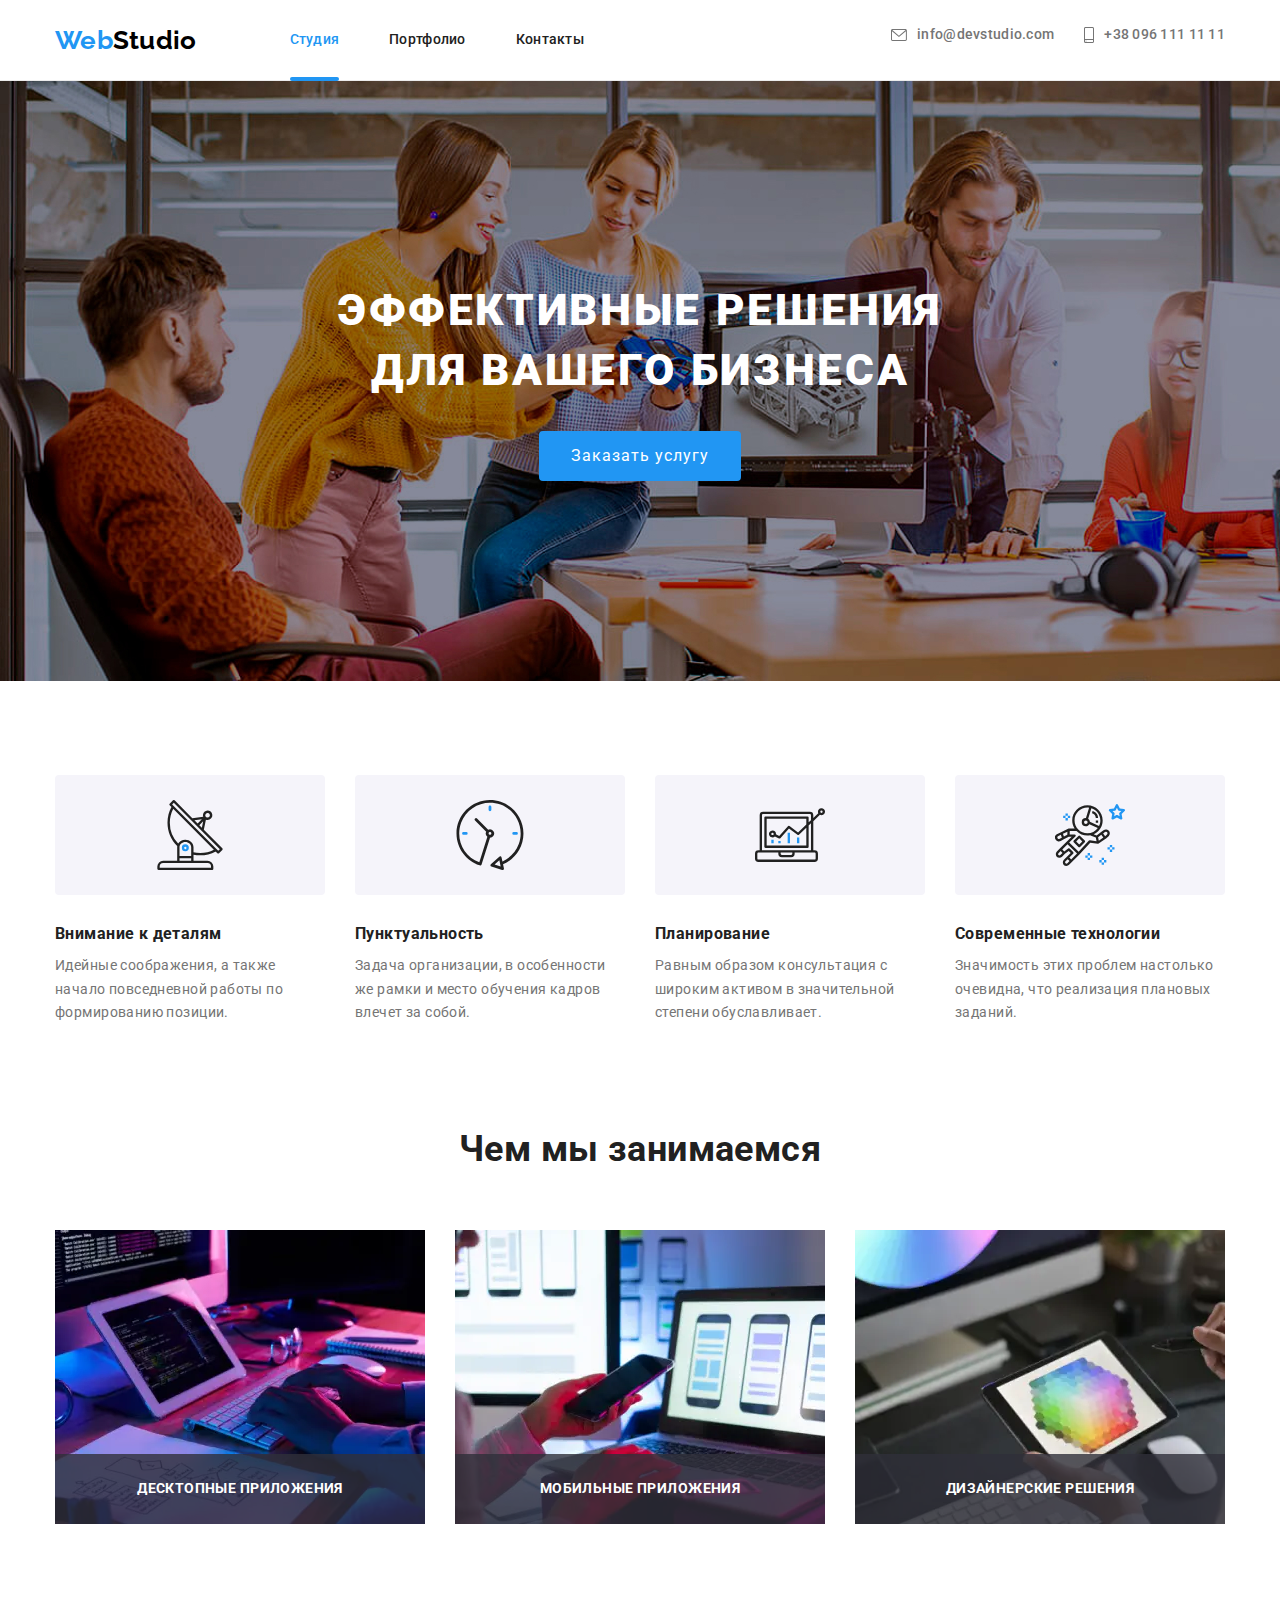
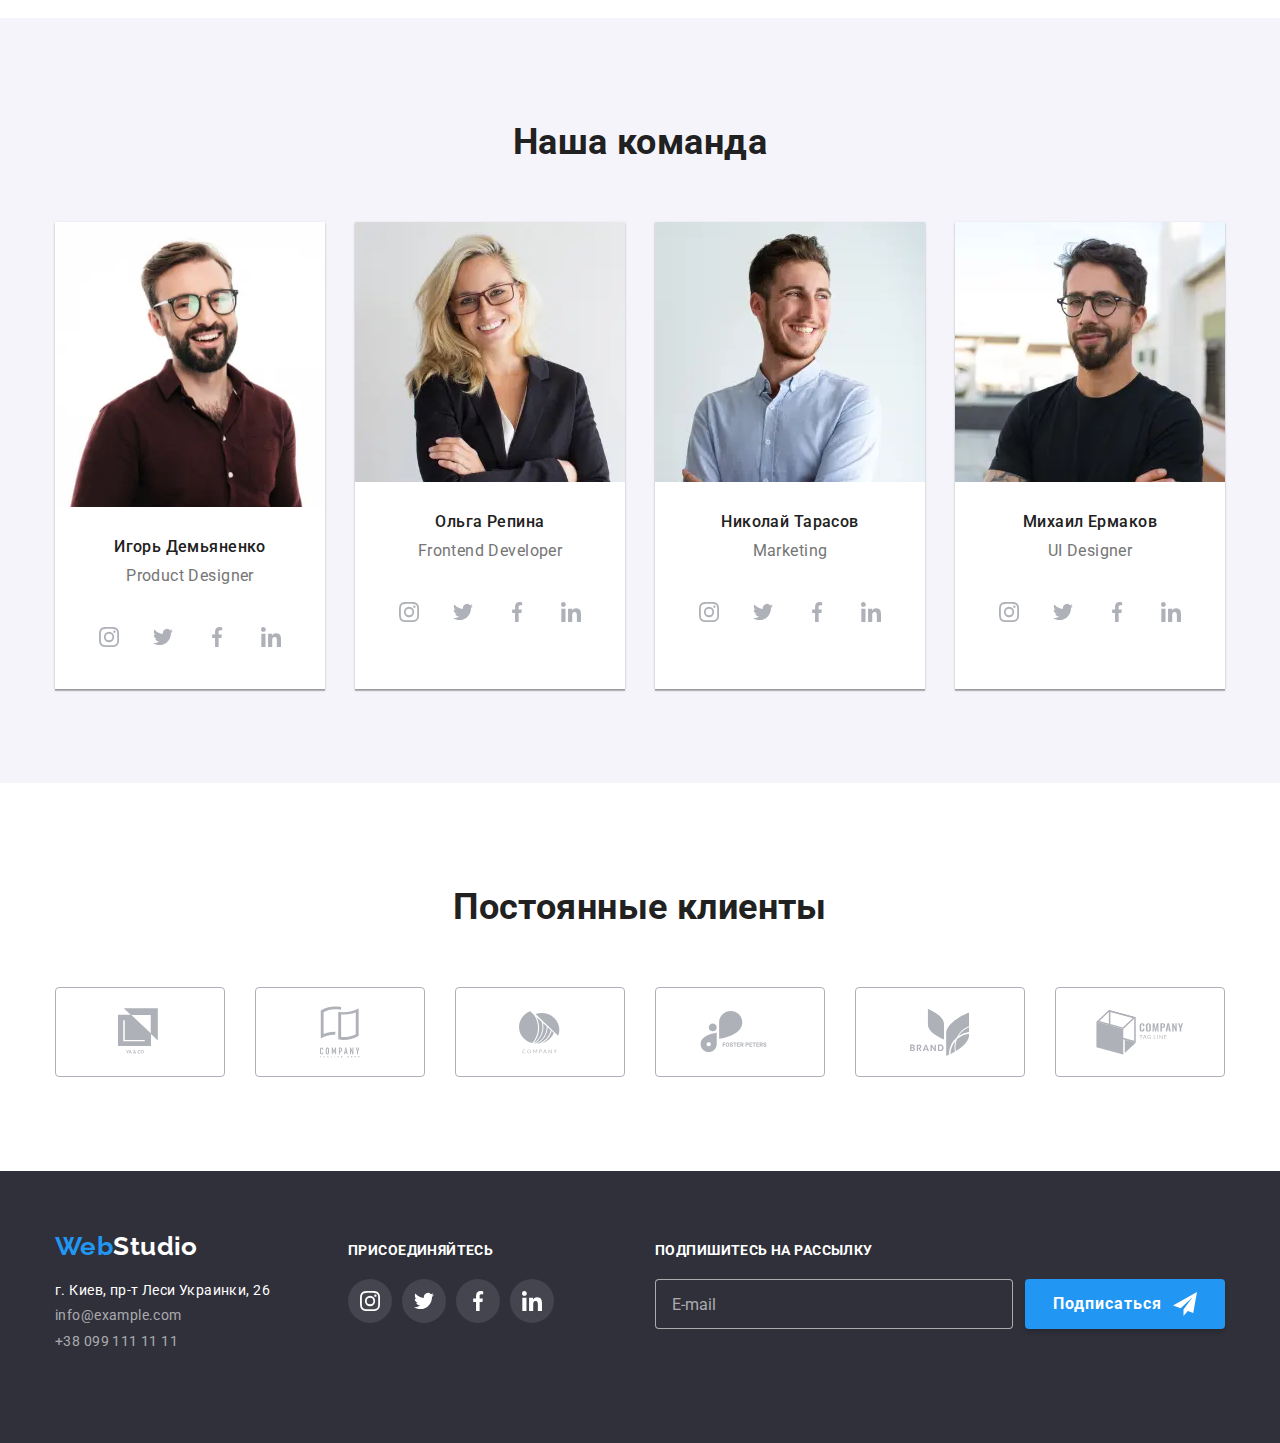
==== commit 0098084d: "1" ====
--- a/index.html
+++ b/index.html
@@ -10,7 +10,7 @@
     <link rel="stylesheet" href="./css/main.min.css">
 </head>
 <body>
-<!--Header-->
+<!--Header1-->
     <header class="header">
         <div class="container container__header ">
             
--- a/css/main.min.css
+++ b/css/main.min.css
@@ -1,2 +1,2 @@
-.modal,.activity-text-action{top:50%;left:50%;-webkit-transform:translate(-50%, -50%);transform:translate(-50%, -50%)}.agreement-label::after,.form-block .form-name,.form-block .form-tel,.form-block .form-mail{top:50%;-webkit-transform:translateY(-50%);transform:translateY(-50%)}.command-social{display:-webkit-box;display:-ms-flexbox;display:flex;-webkit-box-pack:center;-ms-flex-pack:center;justify-content:center;padding-bottom:30px}.command-social>.command-social__item:not(:last-child){margin-right:10px}.command-social__item{width:44px;height:44px}.command-social__link{display:-webkit-inline-box;display:-ms-inline-flexbox;display:inline-flex;-webkit-box-pack:center;-ms-flex-pack:center;justify-content:center;-webkit-box-align:center;-ms-flex-align:center;align-items:center;width:100%;height:100%;border-radius:50%;fill:#afb1b8;color:currentColor;-webkit-transition:fill 250ms cubic-bezier(0.4, 0, 0.2, 1),background-color 250ms cubic-bezier(0.4, 0, 0.2, 1);transition:fill 250ms cubic-bezier(0.4, 0, 0.2, 1),background-color 250ms cubic-bezier(0.4, 0, 0.2, 1)}.command-social__link:hover,.command-social__link:focus{fill:#fff;background-color:#2196f3}.command-social__icon{width:20px;height:20px}@media screen and (min-width: 768px) and (max-width: 1199px){.footer-form{-webkit-box-pack:center;-ms-flex-pack:center;justify-content:center;margin-left:auto;margin-right:auto}}@media screen and (min-width: 1200px){.form{margin-right:auto;margin-left:auto;display:-webkit-box;display:-ms-flexbox;display:flex;-webkit-box-align:end;-ms-flex-align:end;align-items:flex-end}}.form input{width:100%;height:50px;margin-bottom:20px;padding-left:16px;border:1px solid rgba(255,255,255,0.6);border-radius:4px;background:#2f303a}@media screen and (min-width: 1200px){.form input{margin-right:12px;margin-bottom:0;width:450px}}@media screen and (min-width: 768px){.form input{width:358px}}.form input::-webkit-input-placeholder{font-size:16px;line-height:1.25;color:rgba(255,255,255,0.6)}.form input:-ms-input-placeholder{font-size:16px;line-height:1.25;color:rgba(255,255,255,0.6)}.form input::-ms-input-placeholder{font-size:16px;line-height:1.25;color:rgba(255,255,255,0.6)}.form input::placeholder{font-size:16px;line-height:1.25;color:rgba(255,255,255,0.6)}.form-text__mail{font-size:14px;font-weight:bold;line-height:1.14;color:#fff;margin-bottom:20px}.form-button__mail{display:-webkit-box;display:-ms-flexbox;display:flex;-webkit-box-align:center;-ms-flex-align:center;align-items:center;-webkit-box-pack:justify;-ms-flex-pack:justify;justify-content:space-between;margin-left:auto;margin-right:auto;padding:0 28px;width:200px;height:50px;padding:0 28px;background:#2196f3;-webkit-box-shadow:0px 4px 4px rgba(0,0,0,0.15);box-shadow:0px 4px 4px rgba(0,0,0,0.15);border-radius:4px;border:none;cursor:pointer}.form .form-text{font-weight:bold;font-size:16px;line-height:1.87;letter-spacing:0.06em;color:#fff}.form-footer__input{font-size:16px;line-height:1.25;color:rgba(255,255,255,0.6)}.footer-link{margin-bottom:60px}@media screen and (min-width: 768px){.footer-link{margin-left:auto;margin-right:auto}}@media screen and (min-width: 1200px){.footer-link{margin:0;margin-right:70px}}.footer-link__studio{margin-bottom:20px;font-family:Raleway;font-weight:700;font-size:26px;line-height:1.19;color:#fff}.footer-link__web{color:#2196f3}.footer-link__address{font-style:normal;line-height:1.17;color:#fff;margin-bottom:8px}@media screen and (min-width: 1200px){.footer-link__address{margin-bottom:9px}}.footer-link__mail,.footer-link__tel{line-height:1.17;color:rgba(255,255,255,0.6);-webkit-transition:color 250ms cubic-bezier(0.4, 0, 0.2, 1);transition:color 250ms cubic-bezier(0.4, 0, 0.2, 1)}.footer-link__mail{margin-bottom:8px}@media screen and (min-width: 1200px){.footer-link__mail{margin-bottom:9px}}.footer-link__mail:hover,.footer-link__mail:focus{color:#2196f3}.footer-link__tel:hover,.footer-link__tel:focus{color:#2196f3}.footer-social{display:-webkit-inline-box;display:-ms-inline-flexbox;display:inline-flex;-webkit-box-pack:center;-ms-flex-pack:center;justify-content:center;-webkit-box-align:center;-ms-flex-align:center;align-items:center}.footer-social__link{display:-webkit-inline-box;display:-ms-inline-flexbox;display:inline-flex;-webkit-box-pack:center;-ms-flex-pack:center;justify-content:center;-webkit-box-align:center;-ms-flex-align:center;align-items:center;width:100%;height:100%;background-color:#44454e;border-radius:50%;color:#fff;fill:currentColor;-webkit-transition:background-color 250ms cubic-bezier(0.4, 0, 0.2, 1);transition:background-color 250ms cubic-bezier(0.4, 0, 0.2, 1)}@media screen and (min-width: 1200px){.footer-social__link{margin:0}}.footer-social__link:hover,.footer-social__link:focus{background-color:#2196f3}.footer-social__icon{width:20px;height:20px}.footer-social__item{width:44px;height:44px}.footer{width:100%;padding:60px 15px;background-color:#2f303a}@media screen and (min-width: 1200px){.footer{padding:60px 0px}}.footer-text{color:#fff;font-size:14px;line-height:1.14;margin-bottom:20px}.footer-social>.footer-social__item:not(:last-child){margin-right:10px}.link-social{margin-bottom:60px;margin-left:auto;margin-right:auto}@media screen and (min-width: 1200px){.link-social{margin-right:93px;margin-left:0}}.header{position:relative;width:100%;min-height:60px;background-color:#fff;font-weight:500;line-height:1.14;letter-spacing:0.02em;border-bottom:1px solid #ececec}.header .container{display:-webkit-box;display:-ms-flexbox;display:flex;-webkit-box-align:center;-ms-flex-align:center;align-items:center;-webkit-box-sizing:content-box;box-sizing:content-box}.header__menu{z-index:10;display:block;background-color:transparent;border:none;cursor:pointer;color:#212121;fill:currentColor;padding:0;margin-left:auto;-webkit-transition:color 250ms cubic-bezier(0.4, 0, 0.2, 1);transition:color 250ms cubic-bezier(0.4, 0, 0.2, 1)}@media screen and (min-width: 768px){.header__menu{display:none}}.header__menu:hover,.header__menu:focus{color:#2196f3}.header__menu .icon-close{display:none}.header__menu.is-open .icon-close{display:block}.header__menu.is-open .icon-menu{display:none}.header .menu-container{display:none;position:fixed;top:0;left:0;width:100%;height:100vh;padding:48px 40px;background-color:#fff;-webkit-box-shadow:0px 4px 8px rgba(0,0,0,0.04),0px 2px 4px rgba(0,0,0,0.08),0px 1px 3px rgba(0,0,0,0.16);box-shadow:0px 4px 8px rgba(0,0,0,0.04),0px 2px 4px rgba(0,0,0,0.08),0px 1px 3px rgba(0,0,0,0.16);z-index:3}.header .menu-container.is-open{display:block}.menu-container__site{display:-webkit-box;display:-ms-flexbox;display:flex;-webkit-box-orient:vertical;-webkit-box-direction:normal;-ms-flex-direction:column;flex-direction:column;margin-bottom:302px}.menu-container__site>.menu-container__nav-item:not(:last-child){margin-bottom:32px}.menu-container .menu-link{font-weight:500;font-size:40px;line-height:1.18;letter-spacing:0.02em;color:#212121;-webkit-transition:color 250ms cubic-bezier(0.4, 0, 0.2, 1);transition:color 250ms cubic-bezier(0.4, 0, 0.2, 1)}.menu-container__site .menu-link:hover,.menu-container__site .menu-link:focus{color:#2196f3}.menu-container__contact{margin-bottom:64px}.menu-container .menu-tel{font-weight:500;font-size:34px;line-height:1.18;letter-spacing:0.02em;color:#2196f3;margin-bottom:32px}.menu-container .menu-mail{font-weight:500;font-size:24px;line-height:1.17;letter-spacing:0.02em;color:#757575}.menu-container__social{display:-webkit-box;display:-ms-flexbox;display:flex;-webkit-box-align:baseline;-ms-flex-align:baseline;align-items:baseline}.menu-container__social-text{font-weight:500;font-size:18px;line-height:1.22;letter-spacing:0.02em;color:#2196f3}.menu-container__social-line{border-left:1px solid rgba(33,33,33,0.2);height:22px}.menu-container__social-link:not(:last-child){margin-right:10px}@media screen and (min-width: 768px){.nav{display:-webkit-box;display:-ms-flexbox;display:flex;-webkit-box-align:center;-ms-flex-align:center;align-items:center;margin-right:auto}}@media screen and (min-width: 1200px){.nav{display:-webkit-box;display:-ms-flexbox;display:flex;-webkit-box-align:center;-ms-flex-align:center;align-items:center;margin-right:auto}}.nav .nav-studio{font-family:"Raleway",sans-serif;font-weight:700;font-size:26px;line-height:1.19;color:#000;padding-top:16px;padding-bottom:16px;margin-left:0}@media screen and (min-width: 768px){.nav .nav-studio{margin-right:80px}}@media screen and (min-width: 1200px){.nav .nav-studio{margin-right:93px}}.nav .nav-web{color:#2196f3}.nav .nav-site{display:none}@media screen and (min-width: 768px){.nav .nav-site{display:-webkit-box;display:-ms-flexbox;display:flex}}@media screen and (min-width: 1200px){.nav .nav-site{display:-webkit-box;display:-ms-flexbox;display:flex}}.nav .nav-site>.nav-item:not(:last-child){margin-right:50px}.nav .nav-link{padding-top:32px;padding-bottom:32px;color:#212121;-webkit-transition:color 250ms cubic-bezier(0.4, 0, 0.2, 1);transition:color 250ms cubic-bezier(0.4, 0, 0.2, 1)}.nav .nav-site .nav-link:hover,.nav .nav-site .nav-link:focus{color:#2196f3}.nav .nav-site .nav-link.current{color:#2196f3}.nav .nav-item{position:relative}.nav .actions::before{position:absolute;display:inline-block;content:"";width:100%;height:4px;bottom:-1px;background-color:#2196f3;border-radius:2px}.contact{display:none}@media screen and (min-width: 768px){.contact{display:block}}@media screen and (min-width: 1200px){.contact{display:-webkit-box;display:-ms-flexbox;display:flex}.contact-item:not(:last-child){margin-right:30px}}.contact-item{color:#757575}.contact-link{display:-webkit-box;display:-ms-flexbox;display:flex;-webkit-box-align:center;-ms-flex-align:center;align-items:center;padding-top:0;padding-bottom:0;color:#757575;fill:currentColor;-webkit-transition:color 250ms cubic-bezier(0.4, 0, 0.2, 1);transition:color 250ms cubic-bezier(0.4, 0, 0.2, 1)}.contact .mail{margin-bottom:10px}.contact-link:focus,.contact-link:hover{color:#2196f3}.contact-link>.color-icon{color:#afb1b8}.contact-mail{width:16px;height:12px;margin-right:10px}.contact-tel{width:10px;height:16px;margin-right:10px}.hero{padding:0;background-color:#c4c4c4}.hero-block{width:360px;margin-left:auto;margin-right:auto}@media screen and (min-width: 1200px){.hero-block{width:696px}}.hero-theme{text-align:center;margin-bottom:30px;font-weight:900;font-size:26px;line-height:1.61;letter-spacing:0.06em;color:#fff}@media screen and (min-width: 1200px){.hero-theme{font-size:44px;line-height:1.36}}.hero-button{border-radius:4px;display:block;border:none;cursor:pointer;margin-left:auto;margin-right:auto;padding-top:10px;padding-bottom:10px;padding-right:32px;padding-left:32px;background-color:#2196f3;font-family:inherit;font-size:16px;line-height:1.88;letter-spacing:0.06em;color:#fff}.agreement{position:relative;display:-webkit-box;display:-ms-flexbox;display:flex;-webkit-box-pack:justify;-ms-flex-pack:justify;justify-content:space-between;-webkit-box-align:center;-ms-flex-align:center;align-items:center;margin-bottom:30px}@media screen and (min-width: 1200px){.agreement{margin-left:12px;margin-right:11px}}.agreement-label{font-size:12px;line-height:1.17;color:#757575;margin-left:24px}@media screen and (min-width: 1200px){.agreement-label{font-size:14px;line-height:1.71}}.agreement-link{font-size:12px;line-height:1.17;color:#2196f3;text-decoration-skip-ink:none;text-decoration:underline}@media screen and (min-width: 1200px){.agreement-link{font-size:14px;line-height:1.71}}.agreement-label::after{display:inline-block;content:" ";position:absolute;left:0;width:16px;height:15px;border:2px solid #212121;border-radius:2px;-webkit-transition:background-color 250ms cubic-bezier(0.4, 0, 0.2, 1),border 250ms cubic-bezier(0.4, 0, 0.2, 1),background-image 250ms cubic-bezier(0.4, 0, 0.2, 1),background-size 250ms cubic-bezier(0.4, 0, 0.2, 1),background-origin 250ms cubic-bezier(0.4, 0, 0.2, 1);transition:background-color 250ms cubic-bezier(0.4, 0, 0.2, 1),border 250ms cubic-bezier(0.4, 0, 0.2, 1),background-image 250ms cubic-bezier(0.4, 0, 0.2, 1),background-size 250ms cubic-bezier(0.4, 0, 0.2, 1),background-origin 250ms cubic-bezier(0.4, 0, 0.2, 1)}.agreement-input:checked+.agreement-label::after{background-image:url("../images/icon-check.svg");background-color:#2196f3;border:0px;background-size:contain;background-origin:border-box}.agreement-input:focus+.agreement-label::after{border:2px solid #2196f3;border-radius:2px}.backdrop{position:fixed;top:0;left:0;z-index:11;width:100%;height:100%;background-color:rgba(0,0,0,0.2);-webkit-transition:-webkit-transform 250ms cubic-bezier(0.4, 0, 0.2, 1);transition:-webkit-transform 250ms cubic-bezier(0.4, 0, 0.2, 1);transition:transform 250ms cubic-bezier(0.4, 0, 0.2, 1);transition:transform 250ms cubic-bezier(0.4, 0, 0.2, 1), -webkit-transform 250ms cubic-bezier(0.4, 0, 0.2, 1)}.backdrop.is-hidden{opacity:0;pointer-events:none}.form-block{display:-webkit-box;display:-ms-flexbox;display:flex;-webkit-box-orient:vertical;-webkit-box-direction:normal;-ms-flex-direction:column;flex-direction:column;margin-bottom:10px}.form-block input{outline:none;height:40px;width:100%;border:1px solid rgba(33,33,33,0.2);border-radius:4px}.form-block__lable{font-size:12px;line-height:1.17;letter-spacing:0.01em;margin-bottom:4px;color:#757575}.form-block .form-block__input:focus{border:1px solid #2196f3}.form-block .form-name{position:absolute;width:12px;height:12px;left:15px;-webkit-transition:color 250ms cubic-bezier(0.4, 0, 0.2, 1);transition:color 250ms cubic-bezier(0.4, 0, 0.2, 1);margin:0}.form-block__input{position:relative;fill:currentColor;color:#212121}.form-block .form-input{padding-left:40px;-webkit-transition:border 250ms cubic-bezier(0.4, 0, 0.2, 1);transition:border 250ms cubic-bezier(0.4, 0, 0.2, 1)}.form-block .form-tel{position:absolute;width:13px;height:13px;left:15px;-webkit-transition:color 250ms cubic-bezier(0.4, 0, 0.2, 1);transition:color 250ms cubic-bezier(0.4, 0, 0.2, 1)}.form-block .form-mail{position:absolute;width:15px;height:12px;left:15px;-webkit-transition:color 250ms cubic-bezier(0.4, 0, 0.2, 1);transition:color 250ms cubic-bezier(0.4, 0, 0.2, 1)}.form-block .form-input:focus ~ .form-name,.form-block .form-input:focus ~ .form-tel,.form-block .form-input:focus ~ .form-mail{color:#2196f3}.button-form{display:-webkit-box;display:-ms-flexbox;display:flex;-webkit-box-pack:center;-ms-flex-pack:center;justify-content:center}.button-form__send{width:200px;height:50px;background:#188ce8;-webkit-box-shadow:0px 4px 4px rgba(0,0,0,0.15);box-shadow:0px 4px 4px rgba(0,0,0,0.15);border-radius:4px;border:none;cursor:pointer;font-weight:bold;font-size:16px;line-height:1.87;letter-spacing:0.06em;color:#fff}.comment{display:-webkit-box;display:-ms-flexbox;display:flex;-webkit-box-orient:vertical;-webkit-box-direction:normal;-ms-flex-direction:column;flex-direction:column}.comment-lable{font-size:12px;line-height:1.17;letter-spacing:0.01em;margin-bottom:4px;color:#757575}.comment-textarea::-webkit-input-placeholder{font-size:14px;line-height:1.14;letter-spacing:0.01em;color:rgba(117,117,117,0.5)}.comment-textarea:-ms-input-placeholder{font-size:14px;line-height:1.14;letter-spacing:0.01em;color:rgba(117,117,117,0.5)}.comment-textarea::-ms-input-placeholder{font-size:14px;line-height:1.14;letter-spacing:0.01em;color:rgba(117,117,117,0.5)}.comment-textarea::placeholder{font-size:14px;line-height:1.14;letter-spacing:0.01em;color:rgba(117,117,117,0.5)}.comment-textarea{resize:none;width:100%;height:120px;outline:none;border:1px solid rgba(33,33,33,0.2);border-radius:4px;padding-top:12px;padding-bottom:12px;padding-left:16px;padding-right:16px;margin-bottom:20px}.modal{position:absolute;padding:40px;width:450px;height:609px;background:#ffffff;-webkit-box-shadow:0px 1px 3px rgba(0,0,0,0.12),0px 1px 1px rgba(0,0,0,0.14),0px 2px 1px rgba(0,0,0,0.2);box-shadow:0px 1px 3px rgba(0,0,0,0.12),0px 1px 1px rgba(0,0,0,0.14),0px 2px 1px rgba(0,0,0,0.2);border-radius:4px;-webkit-transition:-webkit-transform 250ms cubic-bezier(0.4, 0, 0.2, 1);transition:-webkit-transform 250ms cubic-bezier(0.4, 0, 0.2, 1);transition:transform 250ms cubic-bezier(0.4, 0, 0.2, 1);transition:transform 250ms cubic-bezier(0.4, 0, 0.2, 1), -webkit-transform 250ms cubic-bezier(0.4, 0, 0.2, 1)}@media screen and (min-width: 1200px){.modal{min-width:528px;min-height:581px}}.modal-button{position:absolute;top:0;right:0;top:8px;right:8px;padding:6px;width:30px;height:30px;background-color:#fff;border:1px solid rgba(0,0,0,0.1);border-radius:50%;outline:transparent;-webkit-transition:color 250ms cubic-bezier(0.4, 0, 0.2, 1);transition:color 250ms cubic-bezier(0.4, 0, 0.2, 1)}.modal .modal-button:focus{color:#2196f3}.modal-form__text{margin-bottom:12px;font-weight:bold;font-size:20px;line-height:1.5;color:#212121;text-align:center}@media screen and (min-width: 1200px){.modal-form__text{font-size:20px;line-height:1.15}}.activity{display:-webkit-box;display:-ms-flexbox;display:flex;-ms-flex-wrap:wrap;flex-wrap:wrap}@media screen and (min-width: 768px){.activity{margin-bottom:-30px;margin-left:-15px;margin-right:-15px}}.activity-types .activity-works__link:hover,.activity-types .activity-works__link:focus{-webkit-box-shadow:0px 1px 1px rgba(0,0,0,0.12),0px 4px 4px rgba(0,0,0,0.06),1px 4px 6px rgba(0,0,0,0.16);box-shadow:0px 1px 1px rgba(0,0,0,0.12),0px 4px 4px rgba(0,0,0,0.06),1px 4px 6px rgba(0,0,0,0.16)}.activity-types:not(:last-child){margin-bottom:30px}@media screen and (min-width: 768px){.activity-types{display:-webkit-box;display:-ms-flexbox;display:flex;-ms-flex-wrap:wrap;flex-wrap:wrap}}@media screen and (min-width: 768px){.activity-types{display:inline-block;-ms-flex-preferred-size:calc((100% - 2 * 30px) / 2);flex-basis:calc((100% - 2 * 30px) / 2);margin-left:15px;margin-right:15px}}@media screen and (min-width: 1200px){.activity-types{-ms-flex-preferred-size:calc((100% - 6 * 15px) / 3);flex-basis:calc((100% - 6 * 15px) / 3)}}.activity-types{width:100%;border:1px solid #eee}.activity-works__link{-webkit-transition:-webkit-box-shadow 250ms cubic-bezier(0.4, 0, 0.2, 1);transition:-webkit-box-shadow 250ms cubic-bezier(0.4, 0, 0.2, 1);transition:box-shadow 250ms cubic-bezier(0.4, 0, 0.2, 1);transition:box-shadow 250ms cubic-bezier(0.4, 0, 0.2, 1), -webkit-box-shadow 250ms cubic-bezier(0.4, 0, 0.2, 1)}.activity-block__work{padding-top:20px;padding-bottom:20px;padding-right:24px;padding-left:24px}.activity-img{display:block;width:100%;height:auto}.activity-example{font-weight:700;font-size:18px;line-height:2;letter-spacing:0.06em;color:#212121;margin-bottom:4px}.activity-directions{font-size:16px;line-height:1.875;color:#757575}.activity-produkt{position:relative;overflow:hidden}.activity-text-action{position:absolute;width:100%;padding-left:24px;padding-right:24px;font-size:18px;line-height:1.56;color:#ffffff}@media screen and (min-width: 1200px){.activity-text-action{padding-left:0;padding-right:0;width:322px;height:168px}}.activity-produkt__actions{display:-webkit-box;display:-ms-flexbox;display:flex;position:absolute;width:100%;height:100%;top:0;left:0;-webkit-transform:translateY(101%);transform:translateY(101%);-webkit-transition:250ms ease;transition:250ms ease;-webkit-transition-timing-function:cubic-bezier(0.4, 0, 0.2, 1);transition-timing-function:cubic-bezier(0.4, 0, 0.2, 1);background-color:rgba(33,150,243,0.9)}.activity-works__link:hover .activity-produkt__actions,.activity-works__link:focus .activity-produkt__actions{-webkit-transform:translatey(0);transform:translatey(0)}.filter{padding-top:94px;padding-bottom:94px}.filter-work>.filter-link:not(:last-child){margin-right:8px}@media screen and (min-width: 768px){.filter-work>.filter-link:not(:last-child){margin-right:8px}}.filter-link{margin-bottom:15px}@media screen and (min-width: 768px){.filter-link{margin-bottom:0px}}.filter-work{display:-webkit-box;display:-ms-flexbox;display:flex;-ms-flex-wrap:wrap;flex-wrap:wrap;margin-bottom:25px;-webkit-box-pack:start;-ms-flex-pack:start;justify-content:flex-start}@media screen and (min-width: 768px){.filter-work{display:-webkit-box;display:-ms-flexbox;display:flex;margin-bottom:30px;-webkit-box-pack:center;-ms-flex-pack:center;justify-content:center}}@media screen and (min-width: 1200px){.filter-work{display:-webkit-box;display:-ms-flexbox;display:flex;margin-bottom:50px;-webkit-box-pack:center;-ms-flex-pack:center;justify-content:center}}.filter-button{padding-top:6px;padding-right:22px;padding-bottom:6px;padding-left:22px;border:none;cursor:pointer;border-radius:4px;background-color:#f5f4fa;font-family:inherit;font-weight:500;font-size:16px;line-height:1.63;letter-spacing:0.03em;color:#212121;-webkit-transition:color 250ms cubic-bezier(0.4, 0, 0.2, 1),background-color 250ms cubic-bezier(0.4, 0, 0.2, 1),-webkit-box-shadow 250ms cubic-bezier(0.4, 0, 0.2, 1);transition:color 250ms cubic-bezier(0.4, 0, 0.2, 1),background-color 250ms cubic-bezier(0.4, 0, 0.2, 1),-webkit-box-shadow 250ms cubic-bezier(0.4, 0, 0.2, 1);transition:color 250ms cubic-bezier(0.4, 0, 0.2, 1),background-color 250ms cubic-bezier(0.4, 0, 0.2, 1),box-shadow 250ms cubic-bezier(0.4, 0, 0.2, 1);transition:color 250ms cubic-bezier(0.4, 0, 0.2, 1),background-color 250ms cubic-bezier(0.4, 0, 0.2, 1),box-shadow 250ms cubic-bezier(0.4, 0, 0.2, 1),-webkit-box-shadow 250ms cubic-bezier(0.4, 0, 0.2, 1)}.filter-work .filter-button:hover,.filter-work .filter-button:focus{background-color:#2196f3;color:#fff;-webkit-box-shadow:0px 3px 1px rgba(0,0,0,0.1),0px 1px 2px rgba(0,0,0,0.08),0px 2px 2px rgba(0,0,0,0.12);box-shadow:0px 3px 1px rgba(0,0,0,0.1),0px 1px 2px rgba(0,0,0,0.08),0px 2px 2px rgba(0,0,0,0.12)}.section-advantages{padding-top:94px}@media screen and (max-width: 767px){.section-advantages__list>.section-advantages__link:not(:last-child){margin-bottom:30px}}@media screen and (min-width: 768px){.section-advantages__list{display:-webkit-box;display:-ms-flexbox;display:flex;-ms-flex-wrap:wrap;flex-wrap:wrap;margin:-15px}}@media screen and (min-width: 768px){.section-advantages__link{-ms-flex-preferred-size:calc((100% - 2 * 30px) / 2);flex-basis:calc((100% - 2 * 30px) / 2);margin:15px}}@media screen and (min-width: 1200px){.section-advantages__link{-ms-flex-preferred-size:calc((100% - 8 * 15px) / 4);flex-basis:calc((100% - 8 * 15px) / 4);margin:15px}}.section-advantages__bg{display:-webkit-box;display:-ms-flexbox;display:flex;height:120px;-webkit-box-pack:center;-ms-flex-pack:center;justify-content:center;-webkit-box-align:center;-ms-flex-align:center;align-items:center;margin-bottom:30px;border-radius:4px;background-color:#f5f4fa}.section-advantages__icon{width:70px;height:70px}.section-advantages__name{margin-bottom:10px;font-weight:700;line-height:1.14;color:#212121}.section-advantages__description{line-height:1.71;color:#757575}.section-client__list{display:-webkit-box;display:-ms-flexbox;display:flex;-ms-flex-wrap:wrap;flex-wrap:wrap;margin:-15px}.section-client__link{display:-webkit-box;display:-ms-flexbox;display:flex;-webkit-box-pack:center;-ms-flex-pack:center;justify-content:center;-webkit-box-align:center;-ms-flex-align:center;align-items:center;width:100%;height:100%;border:1px solid #afb1b8;border-radius:4px;color:#afb1b8;fill:currentColor;-webkit-transition:250ms cubic-bezier(0.4, 0, 0.2, 1),border 250ms cubic-bezier(0.4, 0, 0.2, 1),fill 250ms cubic-bezier(0.4, 0, 0.2, 1);transition:250ms cubic-bezier(0.4, 0, 0.2, 1),border 250ms cubic-bezier(0.4, 0, 0.2, 1),fill 250ms cubic-bezier(0.4, 0, 0.2, 1)}.section-client__item{-ms-flex-preferred-size:calc((100% - 2 * 30px) / 2);flex-basis:calc((100% - 2 * 30px) / 2);margin:15px;height:90px}@media screen and (min-width: 768px){.section-client__item{-ms-flex-preferred-size:calc((100% - 6 * 15px) / 3);flex-basis:calc((100% - 6 * 15px) / 3);margin:15px}}@media screen and (min-width: 1200px){.section-client__item{-ms-flex-preferred-size:calc((100% - 12 * 15px) / 6);flex-basis:calc((100% - 12 * 15px) / 6);margin:15px}}.section-client__yaco{width:44px;height:49px}.section-client__tagline{width:40px;height:52px}.section-client__company{width:41px;height:43px}.section-client__foster{width:80px;height:42px}.section-client__brand{width:59px;height:47px}.section-client__tag{width:88px;height:45px}.section-client__link:hover,.section-client__link:focus{border:1px solid #2196f3;color:#2196f3}.section-command{background-color:#f5f4fa;width:100%}.section-command__block{background-color:#fff;-webkit-box-shadow:0px 1px 3px rgba(0,0,0,0.12),0px 1px 1px rgba(0,0,0,0.14),0px 2px 1px rgba(0,0,0,0.2);box-shadow:0px 1px 3px rgba(0,0,0,0.12),0px 1px 1px rgba(0,0,0,0.14),0px 2px 1px rgba(0,0,0,0.2)}@media screen and (max-width: 767px){.section-command__title>.section-command__block:not(:last-child){margin-bottom:30px}}@media screen and (min-width: 768px){.section-command__title{display:-webkit-box;display:-ms-flexbox;display:flex;-ms-flex-wrap:wrap;flex-wrap:wrap;margin:-15px}}@media screen and (min-width: 768px){.section-command__block{-ms-flex-preferred-size:calc((100% - 2 * 30px) / 2);flex-basis:calc((100% - 2 * 30px) / 2);margin:15px}}@media screen and (min-width: 1200px){.section-command__block{-ms-flex-preferred-size:calc((100% - 8 * 15px) / 4);flex-basis:calc((100% - 8 * 15px) / 4);margin:15px}}.section-command__img{display:block;width:100%;height:auto}.section-command__employee{padding-top:30px;padding-bottom:30px}.section-command__name{margin-bottom:10px;text-align:center;font-weight:500;font-size:16px;line-height:1.19;color:#212121}.section-command__specialty{text-align:center;font-weight:400;font-size:16px;line-height:1.19;color:#757575}.section-work{display:none}@media screen and (min-width: 1200px){.section-work{display:-webkit-box;display:-ms-flexbox;display:flex}.section-work__list{display:-webkit-box;display:-ms-flexbox;display:flex}.section-work__img{display:block;width:100%;height:auto}.section-work__list>.section-work__lable:not(:last-child){margin-right:30px}.section-work__lable{position:relative;width:370px}.section-work__name{position:absolute;top:50%;left:50%;-webkit-transform:translate(-50%, -50%);transform:translate(-50%, -50%);color:#fff;line-height:1.14;font-weight:bold;white-space:nowrap}.section-work__fon{content:"";position:absolute;width:100%;height:70px;bottom:0;left:0;background-color:rgba(47,48,58,0.8)}}body{font-family:"Roboto",sans-serif;font-weight:400;font-size:14px;letter-spacing:0.03em}.section{width:100%}.container{margin-left:auto;margin-right:auto;padding-right:15px;padding-left:15px}@media screen and (min-width: 768px){.container{width:738px}}@media screen and (min-width: 1200px){.container{width:1200px}}.container__header{margin-left:auto;margin-right:auto}@media screen and (min-width: 768px){.container__header{width:738px}}@media screen and (min-width: 1200px){.container__header{width:1170px}}.container__footer{margin-left:auto;margin-right:auto;text-align:center}@media screen and (min-width: 768px){.container__footer{display:-webkit-box;display:-ms-flexbox;display:flex;-ms-flex-wrap:wrap;flex-wrap:wrap;-webkit-box-align:baseline;-ms-flex-align:baseline;align-items:baseline}}@media screen and (min-width: 1200px){.container__footer{text-align:start;display:-webkit-box;display:-ms-flexbox;display:flex;-webkit-box-align:baseline;-ms-flex-align:baseline;align-items:baseline;-webkit-box-pack:justify;-ms-flex-pack:justify;justify-content:space-between;width:1200px;padding-left:15px;padding-right:15px}}.list{list-style:none}a{display:block;text-decoration:none}ul{margin-top:0;margin-bottom:0;padding-left:0}h1,h2,h3,p{margin-top:0;margin-bottom:0}.overlay{display:-webkit-box;display:-ms-flexbox;display:flex;-webkit-box-align:center;-ms-flex-align:center;align-items:center;-webkit-box-pack:center;-ms-flex-pack:center;justify-content:center;max-width:100%;height:400px;margin:0 auto;background-repeat:no-repeat;background-position:center;background-size:cover;background-image:-webkit-gradient(linear, left top, right top, from(rgba(47,48,58,0.4)), to(rgba(47,48,58,0.4))),url("../images/hero/hero.jpg");background-image:linear-gradient(to right, rgba(47,48,58,0.4), rgba(47,48,58,0.4)),url("../images/hero/hero.jpg")}@media screen and (-webkit-min-device-pixel-ratio: 2), screen and (min-resolution: 2dppx){.overlay{background-image:url("../images/hero/hero@2x.jpg")}}@media screen and (min-width: 768px){.overlay{background-image:url("../images/hero/Hero-tablet.jpg")}}@media screen and (min-width: 768px) and (-webkit-min-device-pixel-ratio: 2), screen and (min-width: 768px) and (min-resolution: 2dppx){.overlay{background-image:url("../images/hero/Hero-tablet@2x.jpg")}}@media screen and (min-width: 1200px){.overlay{max-width:1600px;height:600px;background-image:url("../images/hero/Hero-desktop.jpg")}}@media screen and (min-width: 1200px) and (-webkit-min-device-pixel-ratio: 2), screen and (min-width: 1200px) and (min-resolution: 2dppx){.overlay{background-image:url("../images/hero/Hero-desktop@2x.jpg")}}.section-work,.section-command,.section-client{padding-top:60px;padding-bottom:60px}@media screen and (min-width: 1200px){.section-work,.section-command,.section-client{padding-top:94px;padding-bottom:94px}}.section-work__text,.section-command__text,.section-client__text{margin-bottom:50px;text-align:center;font-weight:700;font-size:36px;line-height:1.67;color:#212121}.visually-heeden{position:absolute;clip:rect(0 0 0 0);width:1px;height:1px;margin:-1px}.agreement-input{position:absolute;clip:rect(0 0 0 0);width:1px;height:1px;margin:-1px;border:0;padding:0;overflow:hidden}
+.modal,.activity-text-action{top:50%;left:50%;-webkit-transform:translate(-50%, -50%);transform:translate(-50%, -50%)}.agreement-label::after,.form-block .form-name,.form-block .form-tel,.form-block .form-mail{top:50%;-webkit-transform:translateY(-50%);transform:translateY(-50%)}.command-social{display:-webkit-box;display:-ms-flexbox;display:flex;-webkit-box-pack:center;-ms-flex-pack:center;justify-content:center;padding-bottom:30px}.command-social>.command-social__item:not(:last-child){margin-right:10px}.command-social__item{width:44px;height:44px}.command-social__link{display:-webkit-inline-box;display:-ms-inline-flexbox;display:inline-flex;-webkit-box-pack:center;-ms-flex-pack:center;justify-content:center;-webkit-box-align:center;-ms-flex-align:center;align-items:center;width:100%;height:100%;border-radius:50%;fill:#afb1b8;color:currentColor;-webkit-transition:fill 250ms cubic-bezier(0.4, 0, 0.2, 1),background-color 250ms cubic-bezier(0.4, 0, 0.2, 1);transition:fill 250ms cubic-bezier(0.4, 0, 0.2, 1),background-color 250ms cubic-bezier(0.4, 0, 0.2, 1)}.command-social__link:hover,.command-social__link:focus{fill:#fff;background-color:#2196f3}.command-social__icon{width:20px;height:20px}@media screen and (min-width: 768px) and (max-width: 1199px){.footer-form{-webkit-box-pack:center;-ms-flex-pack:center;justify-content:center;margin-left:auto;margin-right:auto}}@media screen and (min-width: 1200px){.form{margin-right:auto;margin-left:auto;display:-webkit-box;display:-ms-flexbox;display:flex;-webkit-box-align:end;-ms-flex-align:end;align-items:flex-end}}.form input{width:100%;height:50px;margin-bottom:20px;padding-left:16px;border:1px solid rgba(255,255,255,0.6);border-radius:4px;background:#2f303a}@media screen and (min-width: 1200px){.form input{margin-right:12px;margin-bottom:0;width:450px}}@media screen and (min-width: 768px){.form input{width:358px}}.form input::-webkit-input-placeholder{font-size:16px;line-height:1.25;color:rgba(255,255,255,0.6)}.form input:-ms-input-placeholder{font-size:16px;line-height:1.25;color:rgba(255,255,255,0.6)}.form input::-ms-input-placeholder{font-size:16px;line-height:1.25;color:rgba(255,255,255,0.6)}.form input::placeholder{font-size:16px;line-height:1.25;color:rgba(255,255,255,0.6)}.form-text__mail{font-size:14px;font-weight:bold;line-height:1.14;color:#fff;margin-bottom:20px}.form-button__mail{display:-webkit-box;display:-ms-flexbox;display:flex;-webkit-box-align:center;-ms-flex-align:center;align-items:center;-webkit-box-pack:justify;-ms-flex-pack:justify;justify-content:space-between;margin-left:auto;margin-right:auto;padding:0 28px;width:200px;height:50px;padding:0 28px;background:#2196f3;-webkit-box-shadow:0px 4px 4px rgba(0,0,0,0.15);box-shadow:0px 4px 4px rgba(0,0,0,0.15);border-radius:4px;border:none;cursor:pointer}.form .form-text{font-weight:bold;font-size:16px;line-height:1.87;letter-spacing:0.06em;color:#fff}.form-footer__input{font-size:16px;line-height:1.25;color:rgba(255,255,255,0.6)}.footer-link{margin-bottom:60px}@media screen and (min-width: 768px){.footer-link{margin-left:auto;margin-right:auto}}@media screen and (min-width: 1200px){.footer-link{margin:0;margin-right:70px}}.footer-link__studio{margin-bottom:20px;font-family:Raleway;font-weight:700;font-size:26px;line-height:1.19;color:#fff}.footer-link__web{color:#2196f3}.footer-link__address{font-style:normal;line-height:1.17;color:#fff;margin-bottom:8px}@media screen and (min-width: 1200px){.footer-link__address{margin-bottom:9px}}.footer-link__mail,.footer-link__tel{line-height:1.17;color:rgba(255,255,255,0.6);-webkit-transition:color 250ms cubic-bezier(0.4, 0, 0.2, 1);transition:color 250ms cubic-bezier(0.4, 0, 0.2, 1)}.footer-link__mail{margin-bottom:8px}@media screen and (min-width: 1200px){.footer-link__mail{margin-bottom:9px}}.footer-link__mail:hover,.footer-link__mail:focus{color:#2196f3}.footer-link__tel:hover,.footer-link__tel:focus{color:#2196f3}.footer-social{display:-webkit-inline-box;display:-ms-inline-flexbox;display:inline-flex;-webkit-box-pack:center;-ms-flex-pack:center;justify-content:center;-webkit-box-align:center;-ms-flex-align:center;align-items:center}.footer-social__link{display:-webkit-inline-box;display:-ms-inline-flexbox;display:inline-flex;-webkit-box-pack:center;-ms-flex-pack:center;justify-content:center;-webkit-box-align:center;-ms-flex-align:center;align-items:center;width:100%;height:100%;background-color:#44454e;border-radius:50%;color:#fff;fill:currentColor;-webkit-transition:background-color 250ms cubic-bezier(0.4, 0, 0.2, 1);transition:background-color 250ms cubic-bezier(0.4, 0, 0.2, 1)}@media screen and (min-width: 1200px){.footer-social__link{margin:0}}.footer-social__link:hover,.footer-social__link:focus{background-color:#2196f3}.footer-social__icon{width:20px;height:20px}.footer-social__item{width:44px;height:44px}.footer{width:100%;padding:60px 15px;background-color:#2f303a}@media screen and (min-width: 1200px){.footer{padding:60px 0px}}.footer-text{color:#fff;font-size:14px;line-height:1.14;margin-bottom:20px}.footer-social>.footer-social__item:not(:last-child){margin-right:10px}.link-social{margin-bottom:60px;margin-left:auto;margin-right:auto}@media screen and (min-width: 1200px){.link-social{margin-right:93px;margin-left:0}}.header{position:relative;width:100%;min-height:60px;background-color:#fff;font-weight:500;line-height:1.14;letter-spacing:0.02em;border-bottom:1px solid #ececec}.header .container{display:-webkit-box;display:-ms-flexbox;display:flex;-webkit-box-align:center;-ms-flex-align:center;align-items:center;-webkit-box-sizing:content-box;box-sizing:content-box}.header__menu{z-index:10;display:block;background-color:transparent;border:none;cursor:pointer;color:#212121;fill:currentColor;padding:0;margin-left:auto;-webkit-transition:color 250ms cubic-bezier(0.4, 0, 0.2, 1);transition:color 250ms cubic-bezier(0.4, 0, 0.2, 1)}@media screen and (min-width: 768px){.header__menu{display:none}}.header__menu:hover,.header__menu:focus{color:#2196f3}.header__menu .icon-close{display:none}.header__menu.is-open .icon-close{display:block}.header__menu.is-open .icon-menu{display:none}.header .menu-container{display:none;position:fixed;top:0;left:0;width:100%;height:100vh;padding:48px 40px;background-color:#fff;-webkit-box-shadow:0px 4px 8px rgba(0,0,0,0.04),0px 2px 4px rgba(0,0,0,0.08),0px 1px 3px rgba(0,0,0,0.16);box-shadow:0px 4px 8px rgba(0,0,0,0.04),0px 2px 4px rgba(0,0,0,0.08),0px 1px 3px rgba(0,0,0,0.16);z-index:3}.header .menu-container.is-open{display:block}.menu-container__site{display:-webkit-box;display:-ms-flexbox;display:flex;-webkit-box-orient:vertical;-webkit-box-direction:normal;-ms-flex-direction:column;flex-direction:column;margin-bottom:302px}.menu-container__site>.menu-container__nav-item:not(:last-child){margin-bottom:32px}.menu-container .menu-link{font-weight:500;font-size:40px;line-height:1.18;letter-spacing:0.02em;color:#212121;-webkit-transition:color 250ms cubic-bezier(0.4, 0, 0.2, 1);transition:color 250ms cubic-bezier(0.4, 0, 0.2, 1)}.menu-container__site .menu-link:hover,.menu-container__site .menu-link:focus{color:#2196f3}.menu-container__contact{margin-bottom:64px}.menu-container .menu-tel{font-weight:500;font-size:34px;line-height:1.18;letter-spacing:0.02em;color:#2196f3;margin-bottom:32px}.menu-container .menu-mail{font-weight:500;font-size:24px;line-height:1.17;letter-spacing:0.02em;color:#757575}.menu-container__social{display:-webkit-box;display:-ms-flexbox;display:flex;-webkit-box-align:baseline;-ms-flex-align:baseline;align-items:baseline}.menu-container__social-text{font-weight:500;font-size:18px;line-height:1.22;letter-spacing:0.02em;color:#2196f3}.menu-container__social-line{border-left:1px solid rgba(33,33,33,0.2);height:22px}.menu-container__social-link:not(:last-child){margin-right:10px}@media screen and (min-width: 768px){.nav{display:-webkit-box;display:-ms-flexbox;display:flex;-webkit-box-align:center;-ms-flex-align:center;align-items:center;margin-right:auto}}@media screen and (min-width: 1200px){.nav{display:-webkit-box;display:-ms-flexbox;display:flex;-webkit-box-align:center;-ms-flex-align:center;align-items:center;margin-right:auto}}.nav .nav-studio{font-family:"Raleway",sans-serif;font-weight:700;font-size:26px;line-height:1.19;color:#000;padding-top:16px;padding-bottom:16px;margin-left:0}@media screen and (min-width: 768px){.nav .nav-studio{margin-right:80px}}@media screen and (min-width: 1200px){.nav .nav-studio{margin-right:93px}}.nav .nav-web{color:#2196f3}.nav .nav-site{display:none}@media screen and (min-width: 768px){.nav .nav-site{display:-webkit-box;display:-ms-flexbox;display:flex}}@media screen and (min-width: 1200px){.nav .nav-site{display:-webkit-box;display:-ms-flexbox;display:flex}}.nav .nav-site>.nav-item:not(:last-child){margin-right:50px}.nav .nav-link{padding-top:32px;padding-bottom:32px;color:#212121;-webkit-transition:color 250ms cubic-bezier(0.4, 0, 0.2, 1);transition:color 250ms cubic-bezier(0.4, 0, 0.2, 1)}.nav .nav-site .nav-link:hover,.nav .nav-site .nav-link:focus{color:#2196f3}.nav .nav-site .nav-link.current{color:#2196f3}.nav .nav-item{position:relative}.nav .actions::before{position:absolute;display:inline-block;content:"";width:100%;height:4px;bottom:-1px;background-color:#2196f3;border-radius:2px}.contact{display:none}@media screen and (min-width: 768px){.contact{display:block}}@media screen and (min-width: 1200px){.contact{display:-webkit-box;display:-ms-flexbox;display:flex}.contact-item:not(:last-child){margin-right:30px}}.contact-item{color:#757575}.contact-link{display:-webkit-box;display:-ms-flexbox;display:flex;-webkit-box-align:center;-ms-flex-align:center;align-items:center;padding-top:0;padding-bottom:0;color:#757575;fill:currentColor;-webkit-transition:color 250ms cubic-bezier(0.4, 0, 0.2, 1);transition:color 250ms cubic-bezier(0.4, 0, 0.2, 1)}.contact .mail{margin-bottom:10px}.contact-link:focus,.contact-link:hover{color:#2196f3}.contact-link>.color-icon{color:#afb1b8}.contact-mail{width:16px;height:12px;margin-right:10px}.contact-tel{width:10px;height:16px;margin-right:10px}.hero{padding:0;background-color:#c4c4c4}.hero-block{width:360px;margin-left:auto;margin-right:auto}@media screen and (min-width: 1200px){.hero-block{width:696px}}.hero-theme{text-align:center;margin-bottom:30px;font-weight:900;font-size:26px;line-height:1.61;letter-spacing:0.06em;color:#fff}@media screen and (min-width: 1200px){.hero-theme{font-size:44px;line-height:1.36}}.hero-button{border-radius:4px;display:block;border:none;cursor:pointer;margin-left:auto;margin-right:auto;padding-top:10px;padding-bottom:10px;padding-right:32px;padding-left:32px;background-color:#2196f3;font-family:inherit;font-size:16px;line-height:1.88;letter-spacing:0.06em;color:#fff}.agreement{position:relative;display:-webkit-box;display:-ms-flexbox;display:flex;-webkit-box-pack:justify;-ms-flex-pack:justify;justify-content:space-between;-webkit-box-align:center;-ms-flex-align:center;align-items:center;margin-bottom:30px}@media screen and (min-width: 1200px){.agreement{margin-left:12px;margin-right:11px}}.agreement-label{font-size:12px;line-height:1.17;color:#757575;margin-left:24px}@media screen and (min-width: 1200px){.agreement-label{font-size:14px;line-height:1.71}}.agreement-link{font-size:12px;line-height:1.17;color:#2196f3;text-decoration-skip-ink:none;text-decoration:underline}@media screen and (min-width: 1200px){.agreement-link{font-size:14px;line-height:1.71}}.agreement-label::after{display:inline-block;content:" ";position:absolute;left:0;width:16px;height:15px;border:2px solid #212121;border-radius:2px;-webkit-transition:background-color 250ms cubic-bezier(0.4, 0, 0.2, 1),border 250ms cubic-bezier(0.4, 0, 0.2, 1),background-image 250ms cubic-bezier(0.4, 0, 0.2, 1),background-size 250ms cubic-bezier(0.4, 0, 0.2, 1),background-origin 250ms cubic-bezier(0.4, 0, 0.2, 1);transition:background-color 250ms cubic-bezier(0.4, 0, 0.2, 1),border 250ms cubic-bezier(0.4, 0, 0.2, 1),background-image 250ms cubic-bezier(0.4, 0, 0.2, 1),background-size 250ms cubic-bezier(0.4, 0, 0.2, 1),background-origin 250ms cubic-bezier(0.4, 0, 0.2, 1)}.agreement-input:checked+.agreement-label::after{background-image:url("../images/icon-check.svg");background-color:#2196f3;border:0px;background-size:contain;background-origin:border-box}.agreement-input:focus+.agreement-label::after{border:2px solid #2196f3;border-radius:2px}.backdrop{position:fixed;top:0;left:0;z-index:11;width:100%;height:100%;background-color:rgba(0,0,0,0.2);-webkit-transition:-webkit-transform 250ms cubic-bezier(0.4, 0, 0.2, 1);transition:-webkit-transform 250ms cubic-bezier(0.4, 0, 0.2, 1);transition:transform 250ms cubic-bezier(0.4, 0, 0.2, 1);transition:transform 250ms cubic-bezier(0.4, 0, 0.2, 1), -webkit-transform 250ms cubic-bezier(0.4, 0, 0.2, 1)}.backdrop.is-hidden{opacity:0;pointer-events:none}.form-block{display:-webkit-box;display:-ms-flexbox;display:flex;-webkit-box-orient:vertical;-webkit-box-direction:normal;-ms-flex-direction:column;flex-direction:column;margin-bottom:10px}.form-block input{outline:none;height:40px;width:100%;border:1px solid rgba(33,33,33,0.2);border-radius:4px}.form-block__lable{font-size:12px;line-height:1.17;letter-spacing:0.01em;margin-bottom:4px;color:#757575}.form-block .form-block__input:focus{border:1px solid #2196f3}.form-block .form-name{position:absolute;width:12px;height:12px;left:15px;-webkit-transition:color 250ms cubic-bezier(0.4, 0, 0.2, 1);transition:color 250ms cubic-bezier(0.4, 0, 0.2, 1);margin:0}.form-block__input{position:relative;fill:currentColor;color:#212121}.form-block .form-input{padding-left:40px;-webkit-transition:border 250ms cubic-bezier(0.4, 0, 0.2, 1);transition:border 250ms cubic-bezier(0.4, 0, 0.2, 1)}.form-block .form-tel{position:absolute;width:13px;height:13px;left:15px;-webkit-transition:color 250ms cubic-bezier(0.4, 0, 0.2, 1);transition:color 250ms cubic-bezier(0.4, 0, 0.2, 1)}.form-block .form-mail{position:absolute;width:15px;height:12px;left:15px;-webkit-transition:color 250ms cubic-bezier(0.4, 0, 0.2, 1);transition:color 250ms cubic-bezier(0.4, 0, 0.2, 1)}.form-block .form-input:focus ~ .form-name,.form-block .form-input:focus ~ .form-tel,.form-block .form-input:focus ~ .form-mail{color:#2196f3}.button-form{display:-webkit-box;display:-ms-flexbox;display:flex;-webkit-box-pack:center;-ms-flex-pack:center;justify-content:center}.button-form__send{width:200px;height:50px;background:#188ce8;-webkit-box-shadow:0px 4px 4px rgba(0,0,0,0.15);box-shadow:0px 4px 4px rgba(0,0,0,0.15);border-radius:4px;border:none;cursor:pointer;font-weight:bold;font-size:16px;line-height:1.87;letter-spacing:0.06em;color:#fff}.comment{display:-webkit-box;display:-ms-flexbox;display:flex;-webkit-box-orient:vertical;-webkit-box-direction:normal;-ms-flex-direction:column;flex-direction:column}.comment-lable{font-size:12px;line-height:1.17;letter-spacing:0.01em;margin-bottom:4px;color:#757575}.comment-textarea::-webkit-input-placeholder{font-size:14px;line-height:1.14;letter-spacing:0.01em;color:rgba(117,117,117,0.5)}.comment-textarea:-ms-input-placeholder{font-size:14px;line-height:1.14;letter-spacing:0.01em;color:rgba(117,117,117,0.5)}.comment-textarea::-ms-input-placeholder{font-size:14px;line-height:1.14;letter-spacing:0.01em;color:rgba(117,117,117,0.5)}.comment-textarea::placeholder{font-size:14px;line-height:1.14;letter-spacing:0.01em;color:rgba(117,117,117,0.5)}.comment-textarea{resize:none;width:100%;height:120px;outline:none;border:1px solid rgba(33,33,33,0.2);border-radius:4px;padding-top:12px;padding-bottom:12px;padding-left:16px;padding-right:16px;margin-bottom:20px}.modal{position:absolute;padding:40px;width:calc(100% - 30px);height:auto;background:#ffffff;-webkit-box-shadow:0px 1px 3px rgba(0,0,0,0.12),0px 1px 1px rgba(0,0,0,0.14),0px 2px 1px rgba(0,0,0,0.2);box-shadow:0px 1px 3px rgba(0,0,0,0.12),0px 1px 1px rgba(0,0,0,0.14),0px 2px 1px rgba(0,0,0,0.2);border-radius:4px;-webkit-transition:-webkit-transform 250ms cubic-bezier(0.4, 0, 0.2, 1);transition:-webkit-transform 250ms cubic-bezier(0.4, 0, 0.2, 1);transition:transform 250ms cubic-bezier(0.4, 0, 0.2, 1);transition:transform 250ms cubic-bezier(0.4, 0, 0.2, 1), -webkit-transform 250ms cubic-bezier(0.4, 0, 0.2, 1)}@media screen and (min-width: 450px){.modal{width:450px;height:609px}}@media screen and (min-width: 1200px){.modal{min-width:528px;min-height:581px}}.modal-button{position:absolute;top:0;right:0;top:8px;right:8px;padding:6px;width:30px;height:30px;background-color:#fff;border:1px solid rgba(0,0,0,0.1);border-radius:50%;outline:transparent;-webkit-transition:color 250ms cubic-bezier(0.4, 0, 0.2, 1);transition:color 250ms cubic-bezier(0.4, 0, 0.2, 1)}.modal .modal-button:focus{color:#2196f3}.modal-form__text{margin-bottom:12px;font-weight:bold;font-size:20px;line-height:1.5;color:#212121;text-align:center}@media screen and (min-width: 1200px){.modal-form__text{font-size:20px;line-height:1.15}}.activity{display:-webkit-box;display:-ms-flexbox;display:flex;-ms-flex-wrap:wrap;flex-wrap:wrap}@media screen and (min-width: 768px){.activity{margin-bottom:-30px;margin-left:-15px;margin-right:-15px}}.activity-types .activity-works__link:hover,.activity-types .activity-works__link:focus{-webkit-box-shadow:0px 1px 1px rgba(0,0,0,0.12),0px 4px 4px rgba(0,0,0,0.06),1px 4px 6px rgba(0,0,0,0.16);box-shadow:0px 1px 1px rgba(0,0,0,0.12),0px 4px 4px rgba(0,0,0,0.06),1px 4px 6px rgba(0,0,0,0.16)}.activity-types:not(:last-child){margin-bottom:30px}@media screen and (min-width: 768px){.activity-types{display:-webkit-box;display:-ms-flexbox;display:flex;-ms-flex-wrap:wrap;flex-wrap:wrap}}@media screen and (min-width: 768px){.activity-types{display:inline-block;-ms-flex-preferred-size:calc((100% - 2 * 30px) / 2);flex-basis:calc((100% - 2 * 30px) / 2);margin-left:15px;margin-right:15px}}@media screen and (min-width: 1200px){.activity-types{-ms-flex-preferred-size:calc((100% - 6 * 15px) / 3);flex-basis:calc((100% - 6 * 15px) / 3)}}.activity-types{width:100%;border:1px solid #eee}.activity-works__link{-webkit-transition:-webkit-box-shadow 250ms cubic-bezier(0.4, 0, 0.2, 1);transition:-webkit-box-shadow 250ms cubic-bezier(0.4, 0, 0.2, 1);transition:box-shadow 250ms cubic-bezier(0.4, 0, 0.2, 1);transition:box-shadow 250ms cubic-bezier(0.4, 0, 0.2, 1), -webkit-box-shadow 250ms cubic-bezier(0.4, 0, 0.2, 1)}.activity-block__work{padding-top:20px;padding-bottom:20px;padding-right:24px;padding-left:24px}.activity-img{display:block;width:100%;height:auto}.activity-example{font-weight:700;font-size:18px;line-height:2;letter-spacing:0.06em;color:#212121;margin-bottom:4px}.activity-directions{font-size:16px;line-height:1.875;color:#757575}.activity-produkt{position:relative;overflow:hidden}.activity-text-action{position:absolute;width:100%;padding-left:24px;padding-right:24px;font-size:18px;line-height:1.56;color:#ffffff}@media screen and (min-width: 1200px){.activity-text-action{padding-left:0;padding-right:0;width:322px;height:168px}}.activity-produkt__actions{display:-webkit-box;display:-ms-flexbox;display:flex;position:absolute;width:100%;height:100%;top:0;left:0;-webkit-transform:translateY(101%);transform:translateY(101%);-webkit-transition:250ms ease;transition:250ms ease;-webkit-transition-timing-function:cubic-bezier(0.4, 0, 0.2, 1);transition-timing-function:cubic-bezier(0.4, 0, 0.2, 1);background-color:rgba(33,150,243,0.9)}.activity-works__link:hover .activity-produkt__actions,.activity-works__link:focus .activity-produkt__actions{-webkit-transform:translatey(0);transform:translatey(0)}.filter{padding-top:94px;padding-bottom:94px}.filter-work>.filter-link:not(:last-child){margin-right:8px}@media screen and (min-width: 768px){.filter-work>.filter-link:not(:last-child){margin-right:8px}}.filter-link{margin-bottom:15px}@media screen and (min-width: 768px){.filter-link{margin-bottom:0px}}.filter-work{display:-webkit-box;display:-ms-flexbox;display:flex;-ms-flex-wrap:wrap;flex-wrap:wrap;margin-bottom:25px;-webkit-box-pack:start;-ms-flex-pack:start;justify-content:flex-start}@media screen and (min-width: 768px){.filter-work{display:-webkit-box;display:-ms-flexbox;display:flex;margin-bottom:30px;-webkit-box-pack:center;-ms-flex-pack:center;justify-content:center}}@media screen and (min-width: 1200px){.filter-work{display:-webkit-box;display:-ms-flexbox;display:flex;margin-bottom:50px;-webkit-box-pack:center;-ms-flex-pack:center;justify-content:center}}.filter-button{padding-top:6px;padding-right:22px;padding-bottom:6px;padding-left:22px;border:none;cursor:pointer;border-radius:4px;background-color:#f5f4fa;font-family:inherit;font-weight:500;font-size:16px;line-height:1.63;letter-spacing:0.03em;color:#212121;-webkit-transition:color 250ms cubic-bezier(0.4, 0, 0.2, 1),background-color 250ms cubic-bezier(0.4, 0, 0.2, 1),-webkit-box-shadow 250ms cubic-bezier(0.4, 0, 0.2, 1);transition:color 250ms cubic-bezier(0.4, 0, 0.2, 1),background-color 250ms cubic-bezier(0.4, 0, 0.2, 1),-webkit-box-shadow 250ms cubic-bezier(0.4, 0, 0.2, 1);transition:color 250ms cubic-bezier(0.4, 0, 0.2, 1),background-color 250ms cubic-bezier(0.4, 0, 0.2, 1),box-shadow 250ms cubic-bezier(0.4, 0, 0.2, 1);transition:color 250ms cubic-bezier(0.4, 0, 0.2, 1),background-color 250ms cubic-bezier(0.4, 0, 0.2, 1),box-shadow 250ms cubic-bezier(0.4, 0, 0.2, 1),-webkit-box-shadow 250ms cubic-bezier(0.4, 0, 0.2, 1)}.filter-work .filter-button:hover,.filter-work .filter-button:focus{background-color:#2196f3;color:#fff;-webkit-box-shadow:0px 3px 1px rgba(0,0,0,0.1),0px 1px 2px rgba(0,0,0,0.08),0px 2px 2px rgba(0,0,0,0.12);box-shadow:0px 3px 1px rgba(0,0,0,0.1),0px 1px 2px rgba(0,0,0,0.08),0px 2px 2px rgba(0,0,0,0.12)}.section-advantages{padding-top:94px}@media screen and (max-width: 767px){.section-advantages__list>.section-advantages__link:not(:last-child){margin-bottom:30px}}@media screen and (min-width: 768px){.section-advantages__list{display:-webkit-box;display:-ms-flexbox;display:flex;-ms-flex-wrap:wrap;flex-wrap:wrap;margin:-15px}}@media screen and (min-width: 768px){.section-advantages__link{-ms-flex-preferred-size:calc((100% - 2 * 30px) / 2);flex-basis:calc((100% - 2 * 30px) / 2);margin:15px}}@media screen and (min-width: 1200px){.section-advantages__link{-ms-flex-preferred-size:calc((100% - 8 * 15px) / 4);flex-basis:calc((100% - 8 * 15px) / 4);margin:15px}}.section-advantages__bg{display:-webkit-box;display:-ms-flexbox;display:flex;height:120px;-webkit-box-pack:center;-ms-flex-pack:center;justify-content:center;-webkit-box-align:center;-ms-flex-align:center;align-items:center;margin-bottom:30px;border-radius:4px;background-color:#f5f4fa}.section-advantages__icon{width:70px;height:70px}.section-advantages__name{margin-bottom:10px;font-weight:700;line-height:1.14;color:#212121}.section-advantages__description{line-height:1.71;color:#757575}.section-client__list{display:-webkit-box;display:-ms-flexbox;display:flex;-ms-flex-wrap:wrap;flex-wrap:wrap;margin:-15px}.section-client__link{display:-webkit-box;display:-ms-flexbox;display:flex;-webkit-box-pack:center;-ms-flex-pack:center;justify-content:center;-webkit-box-align:center;-ms-flex-align:center;align-items:center;width:100%;height:100%;border:1px solid #afb1b8;border-radius:4px;color:#afb1b8;fill:currentColor;-webkit-transition:250ms cubic-bezier(0.4, 0, 0.2, 1),border 250ms cubic-bezier(0.4, 0, 0.2, 1),fill 250ms cubic-bezier(0.4, 0, 0.2, 1);transition:250ms cubic-bezier(0.4, 0, 0.2, 1),border 250ms cubic-bezier(0.4, 0, 0.2, 1),fill 250ms cubic-bezier(0.4, 0, 0.2, 1)}.section-client__item{-ms-flex-preferred-size:calc((100% - 2 * 30px) / 2);flex-basis:calc((100% - 2 * 30px) / 2);margin:15px;height:90px}@media screen and (min-width: 768px){.section-client__item{-ms-flex-preferred-size:calc((100% - 6 * 15px) / 3);flex-basis:calc((100% - 6 * 15px) / 3);margin:15px}}@media screen and (min-width: 1200px){.section-client__item{-ms-flex-preferred-size:calc((100% - 12 * 15px) / 6);flex-basis:calc((100% - 12 * 15px) / 6);margin:15px}}.section-client__yaco{width:44px;height:49px}.section-client__tagline{width:40px;height:52px}.section-client__company{width:41px;height:43px}.section-client__foster{width:80px;height:42px}.section-client__brand{width:59px;height:47px}.section-client__tag{width:88px;height:45px}.section-client__link:hover,.section-client__link:focus{border:1px solid #2196f3;color:#2196f3}.section-command{background-color:#f5f4fa;width:100%}.section-command__block{background-color:#fff;-webkit-box-shadow:0px 1px 3px rgba(0,0,0,0.12),0px 1px 1px rgba(0,0,0,0.14),0px 2px 1px rgba(0,0,0,0.2);box-shadow:0px 1px 3px rgba(0,0,0,0.12),0px 1px 1px rgba(0,0,0,0.14),0px 2px 1px rgba(0,0,0,0.2)}@media screen and (max-width: 767px){.section-command__title>.section-command__block:not(:last-child){margin-bottom:30px}}@media screen and (min-width: 768px){.section-command__title{display:-webkit-box;display:-ms-flexbox;display:flex;-ms-flex-wrap:wrap;flex-wrap:wrap;margin:-15px}}@media screen and (min-width: 768px){.section-command__block{-ms-flex-preferred-size:calc((100% - 2 * 30px) / 2);flex-basis:calc((100% - 2 * 30px) / 2);margin:15px}}@media screen and (min-width: 1200px){.section-command__block{-ms-flex-preferred-size:calc((100% - 8 * 15px) / 4);flex-basis:calc((100% - 8 * 15px) / 4);margin:15px}}.section-command__img{display:block;width:100%;height:auto}.section-command__employee{padding-top:30px;padding-bottom:30px}.section-command__name{margin-bottom:10px;text-align:center;font-weight:500;font-size:16px;line-height:1.19;color:#212121}.section-command__specialty{text-align:center;font-weight:400;font-size:16px;line-height:1.19;color:#757575}.section-work{display:none}@media screen and (min-width: 1200px){.section-work{display:-webkit-box;display:-ms-flexbox;display:flex}.section-work__list{display:-webkit-box;display:-ms-flexbox;display:flex}.section-work__img{display:block;width:100%;height:auto}.section-work__list>.section-work__lable:not(:last-child){margin-right:30px}.section-work__lable{position:relative;width:370px}.section-work__name{position:absolute;top:50%;left:50%;-webkit-transform:translate(-50%, -50%);transform:translate(-50%, -50%);color:#fff;line-height:1.14;font-weight:bold;white-space:nowrap}.section-work__fon{content:"";position:absolute;width:100%;height:70px;bottom:0;left:0;background-color:rgba(47,48,58,0.8)}}body{font-family:"Roboto",sans-serif;font-weight:400;font-size:14px;letter-spacing:0.03em}.section{width:100%}.container{margin-left:auto;margin-right:auto;padding-right:15px;padding-left:15px}@media screen and (min-width: 480px){.container{width:480px}}@media screen and (min-width: 768px){.container{width:738px}}@media screen and (min-width: 1200px){.container{width:1200px}}.container__header{margin-left:auto;margin-right:auto}@media screen and (min-width: 768px){.container__header{width:738px}}@media screen and (min-width: 1200px){.container__header{width:1170px}}.container__footer{margin-left:auto;margin-right:auto;text-align:center}@media screen and (min-width: 768px){.container__footer{display:-webkit-box;display:-ms-flexbox;display:flex;-ms-flex-wrap:wrap;flex-wrap:wrap;-webkit-box-align:baseline;-ms-flex-align:baseline;align-items:baseline}}@media screen and (min-width: 1200px){.container__footer{text-align:start;display:-webkit-box;display:-ms-flexbox;display:flex;-webkit-box-align:baseline;-ms-flex-align:baseline;align-items:baseline;-webkit-box-pack:justify;-ms-flex-pack:justify;justify-content:space-between;width:1200px;padding-left:15px;padding-right:15px}}.list{list-style:none}a{display:block;text-decoration:none}ul{margin-top:0;margin-bottom:0;padding-left:0}h1,h2,h3,p{margin-top:0;margin-bottom:0}.overlay{display:-webkit-box;display:-ms-flexbox;display:flex;-webkit-box-align:center;-ms-flex-align:center;align-items:center;-webkit-box-pack:center;-ms-flex-pack:center;justify-content:center;max-width:100%;height:400px;margin:0 auto}@media screen and (max-width: 767px){.overlay{background-repeat:no-repeat;background-position:center;background-size:cover;background-image:-webkit-gradient(linear, left top, right top, from(rgba(47,48,58,0.4)), to(rgba(47,48,58,0.4))),url("../images/hero/Hero.jpg");background-image:linear-gradient(to right, rgba(47,48,58,0.4), rgba(47,48,58,0.4)),url("../images/hero/Hero.jpg")}}@media screen and (max-width: 767px) and (-webkit-min-device-pixel-ratio: 2), screen and (max-width: 767px) and (min-resolution: 2dppx){.overlay{background-image:url("../images/hero/Hero@2x.jpg")}}@media screen and (min-width: 768px){.overlay{background-image:url("../images/hero/Hero-tablet.jpg")}}@media screen and (min-width: 768px) and (-webkit-min-device-pixel-ratio: 2), screen and (min-width: 768px) and (min-resolution: 2dppx){.overlay{background-image:url("../images/hero/Hero-tablet@2x.jpg")}}@media screen and (min-width: 1200px){.overlay{max-width:1600px;height:600px;background-image:url("../images/hero/Hero-desktop.jpg")}}@media screen and (min-width: 1200px) and (-webkit-min-device-pixel-ratio: 2), screen and (min-width: 1200px) and (min-resolution: 2dppx){.overlay{background-image:url("../images/hero/Hero-desktop@2x.jpg")}}.section-work,.section-command,.section-client{padding-top:60px;padding-bottom:60px}@media screen and (min-width: 1200px){.section-work,.section-command,.section-client{padding-top:94px;padding-bottom:94px}}.section-work__text,.section-command__text,.section-client__text{margin-bottom:50px;text-align:center;font-weight:700;font-size:36px;line-height:1.67;color:#212121}.visually-heeden{position:absolute;clip:rect(0 0 0 0);width:1px;height:1px;margin:-1px}.agreement-input{position:absolute;clip:rect(0 0 0 0);width:1px;height:1px;margin:-1px;border:0;padding:0;overflow:hidden}
 /*# sourceMappingURL=main.min.css.map */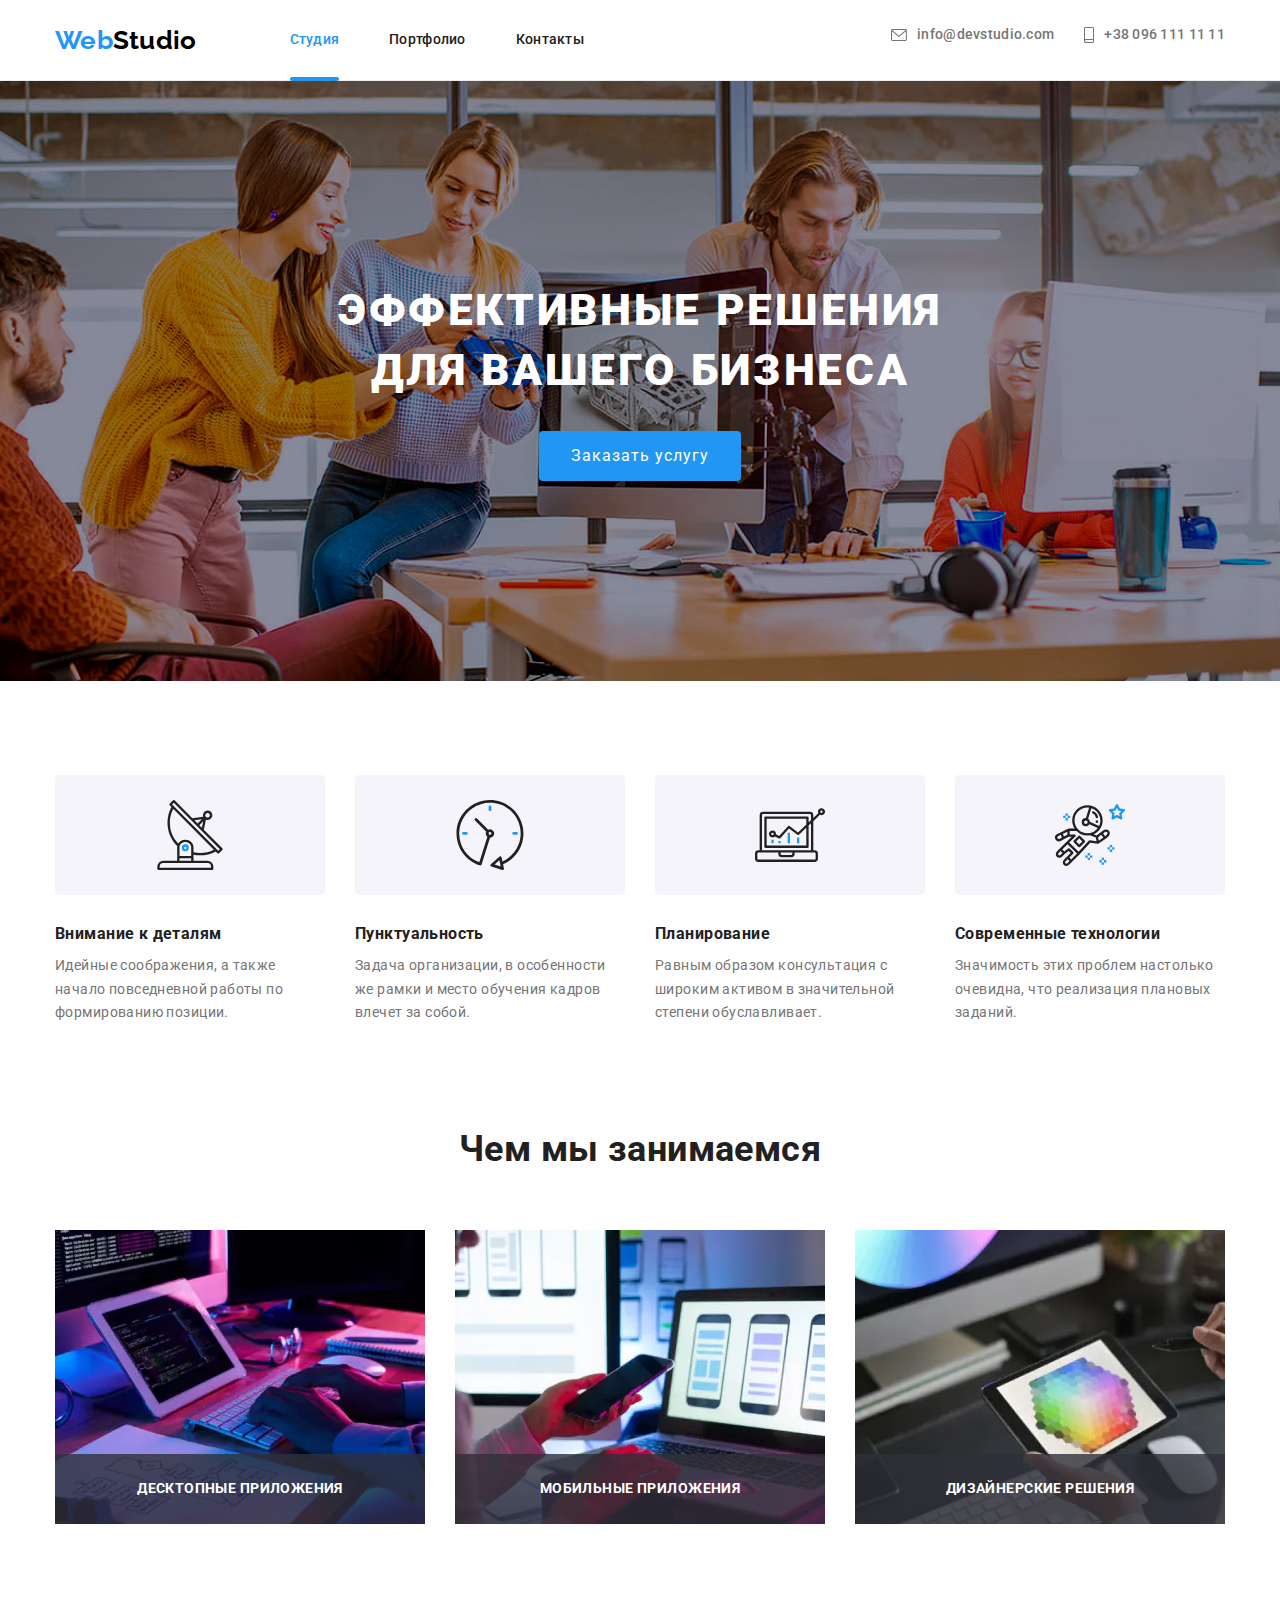
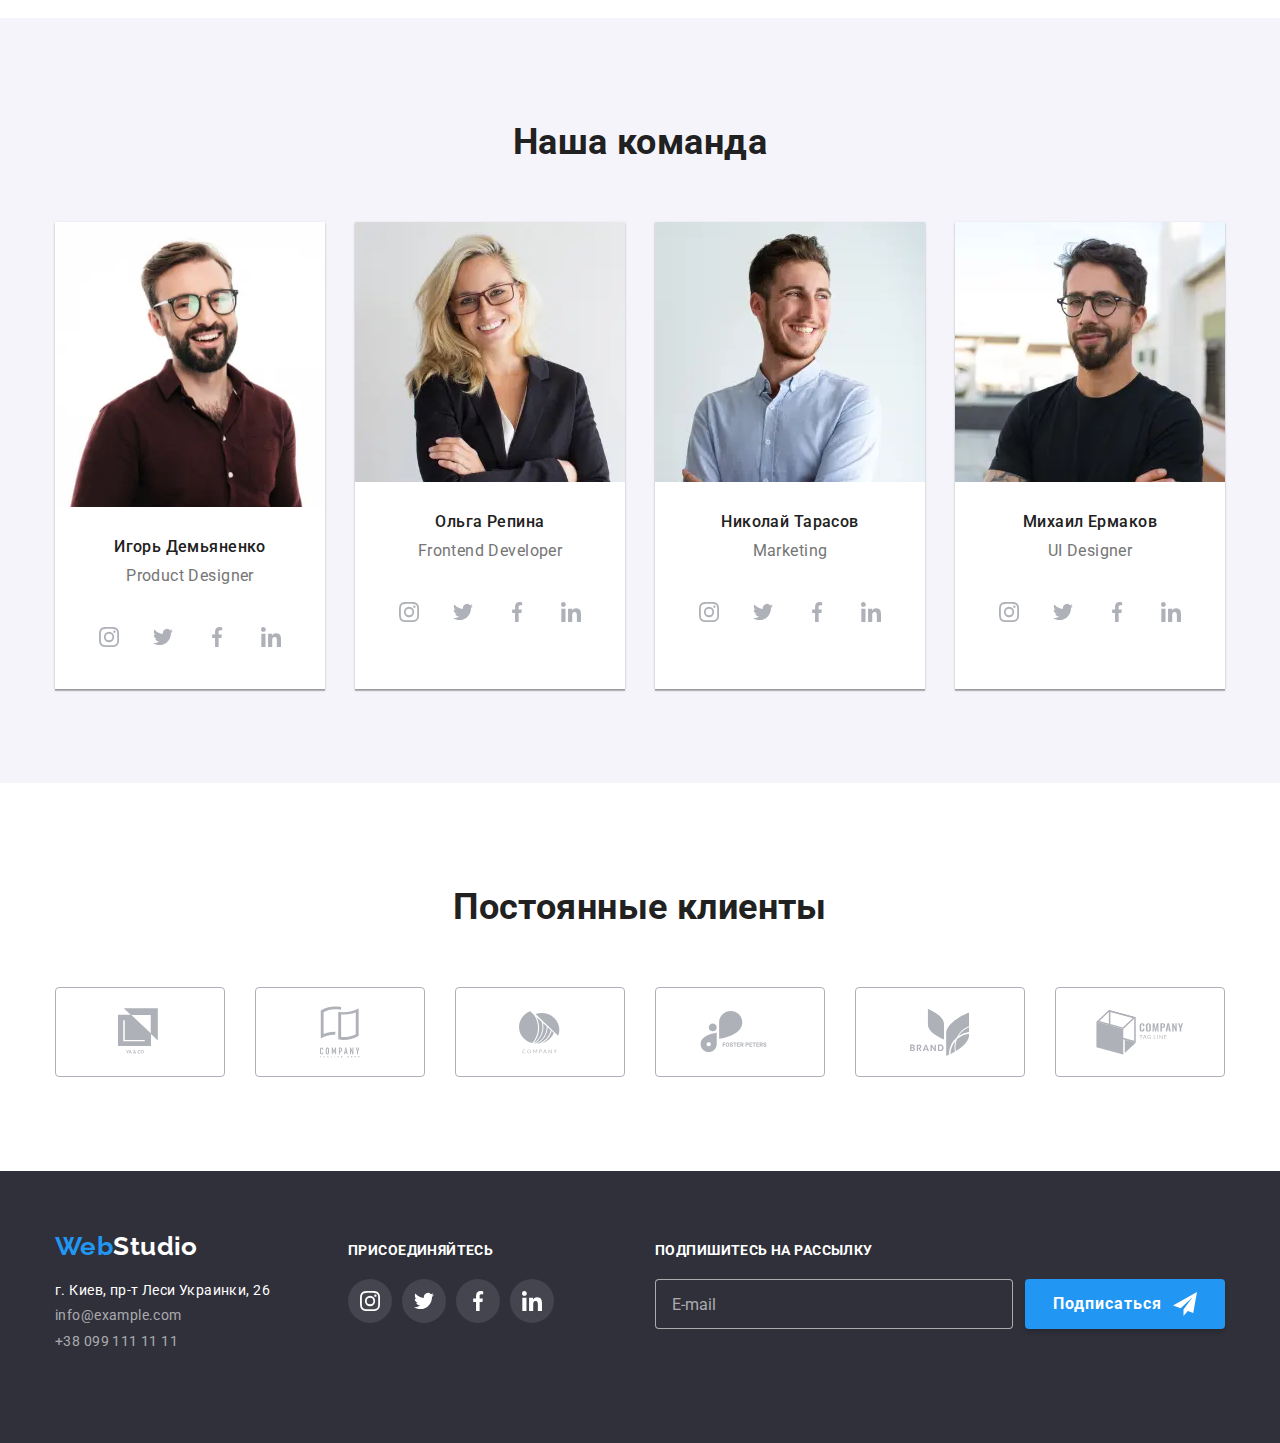
==== commit c4d98829: "Передел меню" ====
--- a/index.html
+++ b/index.html
@@ -50,16 +50,17 @@
             <div class="menu-container" id="menu-container" data-menu>
                 <nav class="menu-container__nav">                            
                     <ul class="menu-container__site list">                       
-                          <li class="menu-container__nav-item actions"><a href="./index.html" class="menu-link current">Студия</a></li>                     
+                          <li class="menu-container__nav-item"><a href="./index.html" class="menu-link">Студия</a></li>                     
                           <li class="menu-container__nav-item"><a href="./portfolio.html" class="menu-link">Портфолио</a></li>                
                           <li class="menu-container__nav-item"><a href="" class="menu-link">Контакты</a></li>                        
                     </ul>
-                </nav>  
-                <ul class="menu-container__contact list">
+                </nav>
+                <div>  
+                    <ul class="menu-container__contact list">
                     <li class="menu-container__contact-link"><a href="tel:+380961111111" class="menu-tel">+38 096 111 11 11</a></li>
                     <li class="menu-container__contact-link"><a href="mailto:info@devstudio.com" class="menu-mail">info@devstudio.com</a></li>                    
-                </ul>
-                <ul class="menu-container__social list">
+                    </ul>
+                    <ul class="menu-container__social list">
                     <li class="menu-container__social-link">
                         <a href="" class="menu-container__social-text">Instagram</a>
                         
@@ -79,7 +80,8 @@
                         <a href="" class="menu-container__social-text">LinkedIn</a>
                         
                     </li>
-                </ul>
+                    </ul>
+                </div>    
                 
 
 
--- a/css/main.min.css
+++ b/css/main.min.css
@@ -1,2 +1,2 @@
-.modal,.activity-text-action{top:50%;left:50%;-webkit-transform:translate(-50%, -50%);transform:translate(-50%, -50%)}.agreement-label::after,.form-block .form-name,.form-block .form-tel,.form-block .form-mail{top:50%;-webkit-transform:translateY(-50%);transform:translateY(-50%)}.command-social{display:-webkit-box;display:-ms-flexbox;display:flex;-webkit-box-pack:center;-ms-flex-pack:center;justify-content:center;padding-bottom:30px}.command-social>.command-social__item:not(:last-child){margin-right:10px}.command-social__item{width:44px;height:44px}.command-social__link{display:-webkit-inline-box;display:-ms-inline-flexbox;display:inline-flex;-webkit-box-pack:center;-ms-flex-pack:center;justify-content:center;-webkit-box-align:center;-ms-flex-align:center;align-items:center;width:100%;height:100%;border-radius:50%;fill:#afb1b8;color:currentColor;-webkit-transition:fill 250ms cubic-bezier(0.4, 0, 0.2, 1),background-color 250ms cubic-bezier(0.4, 0, 0.2, 1);transition:fill 250ms cubic-bezier(0.4, 0, 0.2, 1),background-color 250ms cubic-bezier(0.4, 0, 0.2, 1)}.command-social__link:hover,.command-social__link:focus{fill:#fff;background-color:#2196f3}.command-social__icon{width:20px;height:20px}@media screen and (min-width: 768px) and (max-width: 1199px){.footer-form{-webkit-box-pack:center;-ms-flex-pack:center;justify-content:center;margin-left:auto;margin-right:auto}}@media screen and (min-width: 1200px){.form{margin-right:auto;margin-left:auto;display:-webkit-box;display:-ms-flexbox;display:flex;-webkit-box-align:end;-ms-flex-align:end;align-items:flex-end}}.form input{width:100%;height:50px;margin-bottom:20px;padding-left:16px;border:1px solid rgba(255,255,255,0.6);border-radius:4px;background:#2f303a}@media screen and (min-width: 1200px){.form input{margin-right:12px;margin-bottom:0;width:450px}}@media screen and (min-width: 768px){.form input{width:358px}}.form input::-webkit-input-placeholder{font-size:16px;line-height:1.25;color:rgba(255,255,255,0.6)}.form input:-ms-input-placeholder{font-size:16px;line-height:1.25;color:rgba(255,255,255,0.6)}.form input::-ms-input-placeholder{font-size:16px;line-height:1.25;color:rgba(255,255,255,0.6)}.form input::placeholder{font-size:16px;line-height:1.25;color:rgba(255,255,255,0.6)}.form-text__mail{font-size:14px;font-weight:bold;line-height:1.14;color:#fff;margin-bottom:20px}.form-button__mail{display:-webkit-box;display:-ms-flexbox;display:flex;-webkit-box-align:center;-ms-flex-align:center;align-items:center;-webkit-box-pack:justify;-ms-flex-pack:justify;justify-content:space-between;margin-left:auto;margin-right:auto;padding:0 28px;width:200px;height:50px;padding:0 28px;background:#2196f3;-webkit-box-shadow:0px 4px 4px rgba(0,0,0,0.15);box-shadow:0px 4px 4px rgba(0,0,0,0.15);border-radius:4px;border:none;cursor:pointer}.form .form-text{font-weight:bold;font-size:16px;line-height:1.87;letter-spacing:0.06em;color:#fff}.form-footer__input{font-size:16px;line-height:1.25;color:rgba(255,255,255,0.6)}.footer-link{margin-bottom:60px}@media screen and (min-width: 768px){.footer-link{margin-left:auto;margin-right:auto}}@media screen and (min-width: 1200px){.footer-link{margin:0;margin-right:70px}}.footer-link__studio{margin-bottom:20px;font-family:Raleway;font-weight:700;font-size:26px;line-height:1.19;color:#fff}.footer-link__web{color:#2196f3}.footer-link__address{font-style:normal;line-height:1.17;color:#fff;margin-bottom:8px}@media screen and (min-width: 1200px){.footer-link__address{margin-bottom:9px}}.footer-link__mail,.footer-link__tel{line-height:1.17;color:rgba(255,255,255,0.6);-webkit-transition:color 250ms cubic-bezier(0.4, 0, 0.2, 1);transition:color 250ms cubic-bezier(0.4, 0, 0.2, 1)}.footer-link__mail{margin-bottom:8px}@media screen and (min-width: 1200px){.footer-link__mail{margin-bottom:9px}}.footer-link__mail:hover,.footer-link__mail:focus{color:#2196f3}.footer-link__tel:hover,.footer-link__tel:focus{color:#2196f3}.footer-social{display:-webkit-inline-box;display:-ms-inline-flexbox;display:inline-flex;-webkit-box-pack:center;-ms-flex-pack:center;justify-content:center;-webkit-box-align:center;-ms-flex-align:center;align-items:center}.footer-social__link{display:-webkit-inline-box;display:-ms-inline-flexbox;display:inline-flex;-webkit-box-pack:center;-ms-flex-pack:center;justify-content:center;-webkit-box-align:center;-ms-flex-align:center;align-items:center;width:100%;height:100%;background-color:#44454e;border-radius:50%;color:#fff;fill:currentColor;-webkit-transition:background-color 250ms cubic-bezier(0.4, 0, 0.2, 1);transition:background-color 250ms cubic-bezier(0.4, 0, 0.2, 1)}@media screen and (min-width: 1200px){.footer-social__link{margin:0}}.footer-social__link:hover,.footer-social__link:focus{background-color:#2196f3}.footer-social__icon{width:20px;height:20px}.footer-social__item{width:44px;height:44px}.footer{width:100%;padding:60px 15px;background-color:#2f303a}@media screen and (min-width: 1200px){.footer{padding:60px 0px}}.footer-text{color:#fff;font-size:14px;line-height:1.14;margin-bottom:20px}.footer-social>.footer-social__item:not(:last-child){margin-right:10px}.link-social{margin-bottom:60px;margin-left:auto;margin-right:auto}@media screen and (min-width: 1200px){.link-social{margin-right:93px;margin-left:0}}.header{position:relative;width:100%;min-height:60px;background-color:#fff;font-weight:500;line-height:1.14;letter-spacing:0.02em;border-bottom:1px solid #ececec}.header .container{display:-webkit-box;display:-ms-flexbox;display:flex;-webkit-box-align:center;-ms-flex-align:center;align-items:center;-webkit-box-sizing:content-box;box-sizing:content-box}.header__menu{z-index:10;display:block;background-color:transparent;border:none;cursor:pointer;color:#212121;fill:currentColor;padding:0;margin-left:auto;-webkit-transition:color 250ms cubic-bezier(0.4, 0, 0.2, 1);transition:color 250ms cubic-bezier(0.4, 0, 0.2, 1)}@media screen and (min-width: 768px){.header__menu{display:none}}.header__menu:hover,.header__menu:focus{color:#2196f3}.header__menu .icon-close{display:none}.header__menu.is-open .icon-close{display:block}.header__menu.is-open .icon-menu{display:none}.header .menu-container{display:none;position:fixed;top:0;left:0;width:100%;height:100vh;padding:48px 40px;background-color:#fff;-webkit-box-shadow:0px 4px 8px rgba(0,0,0,0.04),0px 2px 4px rgba(0,0,0,0.08),0px 1px 3px rgba(0,0,0,0.16);box-shadow:0px 4px 8px rgba(0,0,0,0.04),0px 2px 4px rgba(0,0,0,0.08),0px 1px 3px rgba(0,0,0,0.16);z-index:3}.header .menu-container.is-open{display:block}.menu-container__site{display:-webkit-box;display:-ms-flexbox;display:flex;-webkit-box-orient:vertical;-webkit-box-direction:normal;-ms-flex-direction:column;flex-direction:column;margin-bottom:302px}.menu-container__site>.menu-container__nav-item:not(:last-child){margin-bottom:32px}.menu-container .menu-link{font-weight:500;font-size:40px;line-height:1.18;letter-spacing:0.02em;color:#212121;-webkit-transition:color 250ms cubic-bezier(0.4, 0, 0.2, 1);transition:color 250ms cubic-bezier(0.4, 0, 0.2, 1)}.menu-container__site .menu-link:hover,.menu-container__site .menu-link:focus{color:#2196f3}.menu-container__contact{margin-bottom:64px}.menu-container .menu-tel{font-weight:500;font-size:34px;line-height:1.18;letter-spacing:0.02em;color:#2196f3;margin-bottom:32px}.menu-container .menu-mail{font-weight:500;font-size:24px;line-height:1.17;letter-spacing:0.02em;color:#757575}.menu-container__social{display:-webkit-box;display:-ms-flexbox;display:flex;-webkit-box-align:baseline;-ms-flex-align:baseline;align-items:baseline}.menu-container__social-text{font-weight:500;font-size:18px;line-height:1.22;letter-spacing:0.02em;color:#2196f3}.menu-container__social-line{border-left:1px solid rgba(33,33,33,0.2);height:22px}.menu-container__social-link:not(:last-child){margin-right:10px}@media screen and (min-width: 768px){.nav{display:-webkit-box;display:-ms-flexbox;display:flex;-webkit-box-align:center;-ms-flex-align:center;align-items:center;margin-right:auto}}@media screen and (min-width: 1200px){.nav{display:-webkit-box;display:-ms-flexbox;display:flex;-webkit-box-align:center;-ms-flex-align:center;align-items:center;margin-right:auto}}.nav .nav-studio{font-family:"Raleway",sans-serif;font-weight:700;font-size:26px;line-height:1.19;color:#000;padding-top:16px;padding-bottom:16px;margin-left:0}@media screen and (min-width: 768px){.nav .nav-studio{margin-right:80px}}@media screen and (min-width: 1200px){.nav .nav-studio{margin-right:93px}}.nav .nav-web{color:#2196f3}.nav .nav-site{display:none}@media screen and (min-width: 768px){.nav .nav-site{display:-webkit-box;display:-ms-flexbox;display:flex}}@media screen and (min-width: 1200px){.nav .nav-site{display:-webkit-box;display:-ms-flexbox;display:flex}}.nav .nav-site>.nav-item:not(:last-child){margin-right:50px}.nav .nav-link{padding-top:32px;padding-bottom:32px;color:#212121;-webkit-transition:color 250ms cubic-bezier(0.4, 0, 0.2, 1);transition:color 250ms cubic-bezier(0.4, 0, 0.2, 1)}.nav .nav-site .nav-link:hover,.nav .nav-site .nav-link:focus{color:#2196f3}.nav .nav-site .nav-link.current{color:#2196f3}.nav .nav-item{position:relative}.nav .actions::before{position:absolute;display:inline-block;content:"";width:100%;height:4px;bottom:-1px;background-color:#2196f3;border-radius:2px}.contact{display:none}@media screen and (min-width: 768px){.contact{display:block}}@media screen and (min-width: 1200px){.contact{display:-webkit-box;display:-ms-flexbox;display:flex}.contact-item:not(:last-child){margin-right:30px}}.contact-item{color:#757575}.contact-link{display:-webkit-box;display:-ms-flexbox;display:flex;-webkit-box-align:center;-ms-flex-align:center;align-items:center;padding-top:0;padding-bottom:0;color:#757575;fill:currentColor;-webkit-transition:color 250ms cubic-bezier(0.4, 0, 0.2, 1);transition:color 250ms cubic-bezier(0.4, 0, 0.2, 1)}.contact .mail{margin-bottom:10px}.contact-link:focus,.contact-link:hover{color:#2196f3}.contact-link>.color-icon{color:#afb1b8}.contact-mail{width:16px;height:12px;margin-right:10px}.contact-tel{width:10px;height:16px;margin-right:10px}.hero{padding:0;background-color:#c4c4c4}.hero-block{width:360px;margin-left:auto;margin-right:auto}@media screen and (min-width: 1200px){.hero-block{width:696px}}.hero-theme{text-align:center;margin-bottom:30px;font-weight:900;font-size:26px;line-height:1.61;letter-spacing:0.06em;color:#fff}@media screen and (min-width: 1200px){.hero-theme{font-size:44px;line-height:1.36}}.hero-button{border-radius:4px;display:block;border:none;cursor:pointer;margin-left:auto;margin-right:auto;padding-top:10px;padding-bottom:10px;padding-right:32px;padding-left:32px;background-color:#2196f3;font-family:inherit;font-size:16px;line-height:1.88;letter-spacing:0.06em;color:#fff}.agreement{position:relative;display:-webkit-box;display:-ms-flexbox;display:flex;-webkit-box-pack:justify;-ms-flex-pack:justify;justify-content:space-between;-webkit-box-align:center;-ms-flex-align:center;align-items:center;margin-bottom:30px}@media screen and (min-width: 1200px){.agreement{margin-left:12px;margin-right:11px}}.agreement-label{font-size:12px;line-height:1.17;color:#757575;margin-left:24px}@media screen and (min-width: 1200px){.agreement-label{font-size:14px;line-height:1.71}}.agreement-link{font-size:12px;line-height:1.17;color:#2196f3;text-decoration-skip-ink:none;text-decoration:underline}@media screen and (min-width: 1200px){.agreement-link{font-size:14px;line-height:1.71}}.agreement-label::after{display:inline-block;content:" ";position:absolute;left:0;width:16px;height:15px;border:2px solid #212121;border-radius:2px;-webkit-transition:background-color 250ms cubic-bezier(0.4, 0, 0.2, 1),border 250ms cubic-bezier(0.4, 0, 0.2, 1),background-image 250ms cubic-bezier(0.4, 0, 0.2, 1),background-size 250ms cubic-bezier(0.4, 0, 0.2, 1),background-origin 250ms cubic-bezier(0.4, 0, 0.2, 1);transition:background-color 250ms cubic-bezier(0.4, 0, 0.2, 1),border 250ms cubic-bezier(0.4, 0, 0.2, 1),background-image 250ms cubic-bezier(0.4, 0, 0.2, 1),background-size 250ms cubic-bezier(0.4, 0, 0.2, 1),background-origin 250ms cubic-bezier(0.4, 0, 0.2, 1)}.agreement-input:checked+.agreement-label::after{background-image:url("../images/icon-check.svg");background-color:#2196f3;border:0px;background-size:contain;background-origin:border-box}.agreement-input:focus+.agreement-label::after{border:2px solid #2196f3;border-radius:2px}.backdrop{position:fixed;top:0;left:0;z-index:11;width:100%;height:100%;background-color:rgba(0,0,0,0.2);-webkit-transition:-webkit-transform 250ms cubic-bezier(0.4, 0, 0.2, 1);transition:-webkit-transform 250ms cubic-bezier(0.4, 0, 0.2, 1);transition:transform 250ms cubic-bezier(0.4, 0, 0.2, 1);transition:transform 250ms cubic-bezier(0.4, 0, 0.2, 1), -webkit-transform 250ms cubic-bezier(0.4, 0, 0.2, 1)}.backdrop.is-hidden{opacity:0;pointer-events:none}.form-block{display:-webkit-box;display:-ms-flexbox;display:flex;-webkit-box-orient:vertical;-webkit-box-direction:normal;-ms-flex-direction:column;flex-direction:column;margin-bottom:10px}.form-block input{outline:none;height:40px;width:100%;border:1px solid rgba(33,33,33,0.2);border-radius:4px}.form-block__lable{font-size:12px;line-height:1.17;letter-spacing:0.01em;margin-bottom:4px;color:#757575}.form-block .form-block__input:focus{border:1px solid #2196f3}.form-block .form-name{position:absolute;width:12px;height:12px;left:15px;-webkit-transition:color 250ms cubic-bezier(0.4, 0, 0.2, 1);transition:color 250ms cubic-bezier(0.4, 0, 0.2, 1);margin:0}.form-block__input{position:relative;fill:currentColor;color:#212121}.form-block .form-input{padding-left:40px;-webkit-transition:border 250ms cubic-bezier(0.4, 0, 0.2, 1);transition:border 250ms cubic-bezier(0.4, 0, 0.2, 1)}.form-block .form-tel{position:absolute;width:13px;height:13px;left:15px;-webkit-transition:color 250ms cubic-bezier(0.4, 0, 0.2, 1);transition:color 250ms cubic-bezier(0.4, 0, 0.2, 1)}.form-block .form-mail{position:absolute;width:15px;height:12px;left:15px;-webkit-transition:color 250ms cubic-bezier(0.4, 0, 0.2, 1);transition:color 250ms cubic-bezier(0.4, 0, 0.2, 1)}.form-block .form-input:focus ~ .form-name,.form-block .form-input:focus ~ .form-tel,.form-block .form-input:focus ~ .form-mail{color:#2196f3}.button-form{display:-webkit-box;display:-ms-flexbox;display:flex;-webkit-box-pack:center;-ms-flex-pack:center;justify-content:center}.button-form__send{width:200px;height:50px;background:#188ce8;-webkit-box-shadow:0px 4px 4px rgba(0,0,0,0.15);box-shadow:0px 4px 4px rgba(0,0,0,0.15);border-radius:4px;border:none;cursor:pointer;font-weight:bold;font-size:16px;line-height:1.87;letter-spacing:0.06em;color:#fff}.comment{display:-webkit-box;display:-ms-flexbox;display:flex;-webkit-box-orient:vertical;-webkit-box-direction:normal;-ms-flex-direction:column;flex-direction:column}.comment-lable{font-size:12px;line-height:1.17;letter-spacing:0.01em;margin-bottom:4px;color:#757575}.comment-textarea::-webkit-input-placeholder{font-size:14px;line-height:1.14;letter-spacing:0.01em;color:rgba(117,117,117,0.5)}.comment-textarea:-ms-input-placeholder{font-size:14px;line-height:1.14;letter-spacing:0.01em;color:rgba(117,117,117,0.5)}.comment-textarea::-ms-input-placeholder{font-size:14px;line-height:1.14;letter-spacing:0.01em;color:rgba(117,117,117,0.5)}.comment-textarea::placeholder{font-size:14px;line-height:1.14;letter-spacing:0.01em;color:rgba(117,117,117,0.5)}.comment-textarea{resize:none;width:100%;height:120px;outline:none;border:1px solid rgba(33,33,33,0.2);border-radius:4px;padding-top:12px;padding-bottom:12px;padding-left:16px;padding-right:16px;margin-bottom:20px}.modal{position:absolute;padding:40px;width:calc(100% - 30px);height:auto;background:#ffffff;-webkit-box-shadow:0px 1px 3px rgba(0,0,0,0.12),0px 1px 1px rgba(0,0,0,0.14),0px 2px 1px rgba(0,0,0,0.2);box-shadow:0px 1px 3px rgba(0,0,0,0.12),0px 1px 1px rgba(0,0,0,0.14),0px 2px 1px rgba(0,0,0,0.2);border-radius:4px;-webkit-transition:-webkit-transform 250ms cubic-bezier(0.4, 0, 0.2, 1);transition:-webkit-transform 250ms cubic-bezier(0.4, 0, 0.2, 1);transition:transform 250ms cubic-bezier(0.4, 0, 0.2, 1);transition:transform 250ms cubic-bezier(0.4, 0, 0.2, 1), -webkit-transform 250ms cubic-bezier(0.4, 0, 0.2, 1)}@media screen and (min-width: 450px){.modal{width:450px;height:609px}}@media screen and (min-width: 1200px){.modal{min-width:528px;min-height:581px}}.modal-button{position:absolute;top:0;right:0;top:8px;right:8px;padding:6px;width:30px;height:30px;background-color:#fff;border:1px solid rgba(0,0,0,0.1);border-radius:50%;outline:transparent;-webkit-transition:color 250ms cubic-bezier(0.4, 0, 0.2, 1);transition:color 250ms cubic-bezier(0.4, 0, 0.2, 1)}.modal .modal-button:focus{color:#2196f3}.modal-form__text{margin-bottom:12px;font-weight:bold;font-size:20px;line-height:1.5;color:#212121;text-align:center}@media screen and (min-width: 1200px){.modal-form__text{font-size:20px;line-height:1.15}}.activity{display:-webkit-box;display:-ms-flexbox;display:flex;-ms-flex-wrap:wrap;flex-wrap:wrap}@media screen and (min-width: 768px){.activity{margin-bottom:-30px;margin-left:-15px;margin-right:-15px}}.activity-types .activity-works__link:hover,.activity-types .activity-works__link:focus{-webkit-box-shadow:0px 1px 1px rgba(0,0,0,0.12),0px 4px 4px rgba(0,0,0,0.06),1px 4px 6px rgba(0,0,0,0.16);box-shadow:0px 1px 1px rgba(0,0,0,0.12),0px 4px 4px rgba(0,0,0,0.06),1px 4px 6px rgba(0,0,0,0.16)}.activity-types:not(:last-child){margin-bottom:30px}@media screen and (min-width: 768px){.activity-types{display:-webkit-box;display:-ms-flexbox;display:flex;-ms-flex-wrap:wrap;flex-wrap:wrap}}@media screen and (min-width: 768px){.activity-types{display:inline-block;-ms-flex-preferred-size:calc((100% - 2 * 30px) / 2);flex-basis:calc((100% - 2 * 30px) / 2);margin-left:15px;margin-right:15px}}@media screen and (min-width: 1200px){.activity-types{-ms-flex-preferred-size:calc((100% - 6 * 15px) / 3);flex-basis:calc((100% - 6 * 15px) / 3)}}.activity-types{width:100%;border:1px solid #eee}.activity-works__link{-webkit-transition:-webkit-box-shadow 250ms cubic-bezier(0.4, 0, 0.2, 1);transition:-webkit-box-shadow 250ms cubic-bezier(0.4, 0, 0.2, 1);transition:box-shadow 250ms cubic-bezier(0.4, 0, 0.2, 1);transition:box-shadow 250ms cubic-bezier(0.4, 0, 0.2, 1), -webkit-box-shadow 250ms cubic-bezier(0.4, 0, 0.2, 1)}.activity-block__work{padding-top:20px;padding-bottom:20px;padding-right:24px;padding-left:24px}.activity-img{display:block;width:100%;height:auto}.activity-example{font-weight:700;font-size:18px;line-height:2;letter-spacing:0.06em;color:#212121;margin-bottom:4px}.activity-directions{font-size:16px;line-height:1.875;color:#757575}.activity-produkt{position:relative;overflow:hidden}.activity-text-action{position:absolute;width:100%;padding-left:24px;padding-right:24px;font-size:18px;line-height:1.56;color:#ffffff}@media screen and (min-width: 1200px){.activity-text-action{padding-left:0;padding-right:0;width:322px;height:168px}}.activity-produkt__actions{display:-webkit-box;display:-ms-flexbox;display:flex;position:absolute;width:100%;height:100%;top:0;left:0;-webkit-transform:translateY(101%);transform:translateY(101%);-webkit-transition:250ms ease;transition:250ms ease;-webkit-transition-timing-function:cubic-bezier(0.4, 0, 0.2, 1);transition-timing-function:cubic-bezier(0.4, 0, 0.2, 1);background-color:rgba(33,150,243,0.9)}.activity-works__link:hover .activity-produkt__actions,.activity-works__link:focus .activity-produkt__actions{-webkit-transform:translatey(0);transform:translatey(0)}.filter{padding-top:94px;padding-bottom:94px}.filter-work>.filter-link:not(:last-child){margin-right:8px}@media screen and (min-width: 768px){.filter-work>.filter-link:not(:last-child){margin-right:8px}}.filter-link{margin-bottom:15px}@media screen and (min-width: 768px){.filter-link{margin-bottom:0px}}.filter-work{display:-webkit-box;display:-ms-flexbox;display:flex;-ms-flex-wrap:wrap;flex-wrap:wrap;margin-bottom:25px;-webkit-box-pack:start;-ms-flex-pack:start;justify-content:flex-start}@media screen and (min-width: 768px){.filter-work{display:-webkit-box;display:-ms-flexbox;display:flex;margin-bottom:30px;-webkit-box-pack:center;-ms-flex-pack:center;justify-content:center}}@media screen and (min-width: 1200px){.filter-work{display:-webkit-box;display:-ms-flexbox;display:flex;margin-bottom:50px;-webkit-box-pack:center;-ms-flex-pack:center;justify-content:center}}.filter-button{padding-top:6px;padding-right:22px;padding-bottom:6px;padding-left:22px;border:none;cursor:pointer;border-radius:4px;background-color:#f5f4fa;font-family:inherit;font-weight:500;font-size:16px;line-height:1.63;letter-spacing:0.03em;color:#212121;-webkit-transition:color 250ms cubic-bezier(0.4, 0, 0.2, 1),background-color 250ms cubic-bezier(0.4, 0, 0.2, 1),-webkit-box-shadow 250ms cubic-bezier(0.4, 0, 0.2, 1);transition:color 250ms cubic-bezier(0.4, 0, 0.2, 1),background-color 250ms cubic-bezier(0.4, 0, 0.2, 1),-webkit-box-shadow 250ms cubic-bezier(0.4, 0, 0.2, 1);transition:color 250ms cubic-bezier(0.4, 0, 0.2, 1),background-color 250ms cubic-bezier(0.4, 0, 0.2, 1),box-shadow 250ms cubic-bezier(0.4, 0, 0.2, 1);transition:color 250ms cubic-bezier(0.4, 0, 0.2, 1),background-color 250ms cubic-bezier(0.4, 0, 0.2, 1),box-shadow 250ms cubic-bezier(0.4, 0, 0.2, 1),-webkit-box-shadow 250ms cubic-bezier(0.4, 0, 0.2, 1)}.filter-work .filter-button:hover,.filter-work .filter-button:focus{background-color:#2196f3;color:#fff;-webkit-box-shadow:0px 3px 1px rgba(0,0,0,0.1),0px 1px 2px rgba(0,0,0,0.08),0px 2px 2px rgba(0,0,0,0.12);box-shadow:0px 3px 1px rgba(0,0,0,0.1),0px 1px 2px rgba(0,0,0,0.08),0px 2px 2px rgba(0,0,0,0.12)}.section-advantages{padding-top:94px}@media screen and (max-width: 767px){.section-advantages__list>.section-advantages__link:not(:last-child){margin-bottom:30px}}@media screen and (min-width: 768px){.section-advantages__list{display:-webkit-box;display:-ms-flexbox;display:flex;-ms-flex-wrap:wrap;flex-wrap:wrap;margin:-15px}}@media screen and (min-width: 768px){.section-advantages__link{-ms-flex-preferred-size:calc((100% - 2 * 30px) / 2);flex-basis:calc((100% - 2 * 30px) / 2);margin:15px}}@media screen and (min-width: 1200px){.section-advantages__link{-ms-flex-preferred-size:calc((100% - 8 * 15px) / 4);flex-basis:calc((100% - 8 * 15px) / 4);margin:15px}}.section-advantages__bg{display:-webkit-box;display:-ms-flexbox;display:flex;height:120px;-webkit-box-pack:center;-ms-flex-pack:center;justify-content:center;-webkit-box-align:center;-ms-flex-align:center;align-items:center;margin-bottom:30px;border-radius:4px;background-color:#f5f4fa}.section-advantages__icon{width:70px;height:70px}.section-advantages__name{margin-bottom:10px;font-weight:700;line-height:1.14;color:#212121}.section-advantages__description{line-height:1.71;color:#757575}.section-client__list{display:-webkit-box;display:-ms-flexbox;display:flex;-ms-flex-wrap:wrap;flex-wrap:wrap;margin:-15px}.section-client__link{display:-webkit-box;display:-ms-flexbox;display:flex;-webkit-box-pack:center;-ms-flex-pack:center;justify-content:center;-webkit-box-align:center;-ms-flex-align:center;align-items:center;width:100%;height:100%;border:1px solid #afb1b8;border-radius:4px;color:#afb1b8;fill:currentColor;-webkit-transition:250ms cubic-bezier(0.4, 0, 0.2, 1),border 250ms cubic-bezier(0.4, 0, 0.2, 1),fill 250ms cubic-bezier(0.4, 0, 0.2, 1);transition:250ms cubic-bezier(0.4, 0, 0.2, 1),border 250ms cubic-bezier(0.4, 0, 0.2, 1),fill 250ms cubic-bezier(0.4, 0, 0.2, 1)}.section-client__item{-ms-flex-preferred-size:calc((100% - 2 * 30px) / 2);flex-basis:calc((100% - 2 * 30px) / 2);margin:15px;height:90px}@media screen and (min-width: 768px){.section-client__item{-ms-flex-preferred-size:calc((100% - 6 * 15px) / 3);flex-basis:calc((100% - 6 * 15px) / 3);margin:15px}}@media screen and (min-width: 1200px){.section-client__item{-ms-flex-preferred-size:calc((100% - 12 * 15px) / 6);flex-basis:calc((100% - 12 * 15px) / 6);margin:15px}}.section-client__yaco{width:44px;height:49px}.section-client__tagline{width:40px;height:52px}.section-client__company{width:41px;height:43px}.section-client__foster{width:80px;height:42px}.section-client__brand{width:59px;height:47px}.section-client__tag{width:88px;height:45px}.section-client__link:hover,.section-client__link:focus{border:1px solid #2196f3;color:#2196f3}.section-command{background-color:#f5f4fa;width:100%}.section-command__block{background-color:#fff;-webkit-box-shadow:0px 1px 3px rgba(0,0,0,0.12),0px 1px 1px rgba(0,0,0,0.14),0px 2px 1px rgba(0,0,0,0.2);box-shadow:0px 1px 3px rgba(0,0,0,0.12),0px 1px 1px rgba(0,0,0,0.14),0px 2px 1px rgba(0,0,0,0.2)}@media screen and (max-width: 767px){.section-command__title>.section-command__block:not(:last-child){margin-bottom:30px}}@media screen and (min-width: 768px){.section-command__title{display:-webkit-box;display:-ms-flexbox;display:flex;-ms-flex-wrap:wrap;flex-wrap:wrap;margin:-15px}}@media screen and (min-width: 768px){.section-command__block{-ms-flex-preferred-size:calc((100% - 2 * 30px) / 2);flex-basis:calc((100% - 2 * 30px) / 2);margin:15px}}@media screen and (min-width: 1200px){.section-command__block{-ms-flex-preferred-size:calc((100% - 8 * 15px) / 4);flex-basis:calc((100% - 8 * 15px) / 4);margin:15px}}.section-command__img{display:block;width:100%;height:auto}.section-command__employee{padding-top:30px;padding-bottom:30px}.section-command__name{margin-bottom:10px;text-align:center;font-weight:500;font-size:16px;line-height:1.19;color:#212121}.section-command__specialty{text-align:center;font-weight:400;font-size:16px;line-height:1.19;color:#757575}.section-work{display:none}@media screen and (min-width: 1200px){.section-work{display:-webkit-box;display:-ms-flexbox;display:flex}.section-work__list{display:-webkit-box;display:-ms-flexbox;display:flex}.section-work__img{display:block;width:100%;height:auto}.section-work__list>.section-work__lable:not(:last-child){margin-right:30px}.section-work__lable{position:relative;width:370px}.section-work__name{position:absolute;top:50%;left:50%;-webkit-transform:translate(-50%, -50%);transform:translate(-50%, -50%);color:#fff;line-height:1.14;font-weight:bold;white-space:nowrap}.section-work__fon{content:"";position:absolute;width:100%;height:70px;bottom:0;left:0;background-color:rgba(47,48,58,0.8)}}body{font-family:"Roboto",sans-serif;font-weight:400;font-size:14px;letter-spacing:0.03em}.section{width:100%}.container{margin-left:auto;margin-right:auto;padding-right:15px;padding-left:15px}@media screen and (min-width: 480px){.container{width:480px}}@media screen and (min-width: 768px){.container{width:738px}}@media screen and (min-width: 1200px){.container{width:1200px}}.container__header{margin-left:auto;margin-right:auto}@media screen and (min-width: 768px){.container__header{width:738px}}@media screen and (min-width: 1200px){.container__header{width:1170px}}.container__footer{margin-left:auto;margin-right:auto;text-align:center}@media screen and (min-width: 768px){.container__footer{display:-webkit-box;display:-ms-flexbox;display:flex;-ms-flex-wrap:wrap;flex-wrap:wrap;-webkit-box-align:baseline;-ms-flex-align:baseline;align-items:baseline}}@media screen and (min-width: 1200px){.container__footer{text-align:start;display:-webkit-box;display:-ms-flexbox;display:flex;-webkit-box-align:baseline;-ms-flex-align:baseline;align-items:baseline;-webkit-box-pack:justify;-ms-flex-pack:justify;justify-content:space-between;width:1200px;padding-left:15px;padding-right:15px}}.list{list-style:none}a{display:block;text-decoration:none}ul{margin-top:0;margin-bottom:0;padding-left:0}h1,h2,h3,p{margin-top:0;margin-bottom:0}.overlay{display:-webkit-box;display:-ms-flexbox;display:flex;-webkit-box-align:center;-ms-flex-align:center;align-items:center;-webkit-box-pack:center;-ms-flex-pack:center;justify-content:center;max-width:100%;height:400px;margin:0 auto}@media screen and (max-width: 767px){.overlay{background-repeat:no-repeat;background-position:center;background-size:cover;background-image:-webkit-gradient(linear, left top, right top, from(rgba(47,48,58,0.4)), to(rgba(47,48,58,0.4))),url("../images/hero/Hero.jpg");background-image:linear-gradient(to right, rgba(47,48,58,0.4), rgba(47,48,58,0.4)),url("../images/hero/Hero.jpg")}}@media screen and (max-width: 767px) and (-webkit-min-device-pixel-ratio: 2), screen and (max-width: 767px) and (min-resolution: 2dppx){.overlay{background-image:url("../images/hero/Hero@2x.jpg")}}@media screen and (min-width: 768px){.overlay{background-image:url("../images/hero/Hero-tablet.jpg")}}@media screen and (min-width: 768px) and (-webkit-min-device-pixel-ratio: 2), screen and (min-width: 768px) and (min-resolution: 2dppx){.overlay{background-image:url("../images/hero/Hero-tablet@2x.jpg")}}@media screen and (min-width: 1200px){.overlay{max-width:1600px;height:600px;background-image:url("../images/hero/Hero-desktop.jpg")}}@media screen and (min-width: 1200px) and (-webkit-min-device-pixel-ratio: 2), screen and (min-width: 1200px) and (min-resolution: 2dppx){.overlay{background-image:url("../images/hero/Hero-desktop@2x.jpg")}}.section-work,.section-command,.section-client{padding-top:60px;padding-bottom:60px}@media screen and (min-width: 1200px){.section-work,.section-command,.section-client{padding-top:94px;padding-bottom:94px}}.section-work__text,.section-command__text,.section-client__text{margin-bottom:50px;text-align:center;font-weight:700;font-size:36px;line-height:1.67;color:#212121}.visually-heeden{position:absolute;clip:rect(0 0 0 0);width:1px;height:1px;margin:-1px}.agreement-input{position:absolute;clip:rect(0 0 0 0);width:1px;height:1px;margin:-1px;border:0;padding:0;overflow:hidden}
+.modal,.activity-text-action{top:50%;left:50%;-webkit-transform:translate(-50%, -50%);transform:translate(-50%, -50%)}.agreement-label::after,.form-block .form-name,.form-block .form-tel,.form-block .form-mail{top:50%;-webkit-transform:translateY(-50%);transform:translateY(-50%)}.command-social{display:-webkit-box;display:-ms-flexbox;display:flex;-webkit-box-pack:center;-ms-flex-pack:center;justify-content:center;padding-bottom:30px}.command-social>.command-social__item:not(:last-child){margin-right:10px}.command-social__item{width:44px;height:44px}.command-social__link{display:-webkit-inline-box;display:-ms-inline-flexbox;display:inline-flex;-webkit-box-pack:center;-ms-flex-pack:center;justify-content:center;-webkit-box-align:center;-ms-flex-align:center;align-items:center;width:100%;height:100%;border-radius:50%;fill:#afb1b8;color:currentColor;-webkit-transition:fill 250ms cubic-bezier(0.4, 0, 0.2, 1),background-color 250ms cubic-bezier(0.4, 0, 0.2, 1);transition:fill 250ms cubic-bezier(0.4, 0, 0.2, 1),background-color 250ms cubic-bezier(0.4, 0, 0.2, 1)}.command-social__link:hover,.command-social__link:focus{fill:#fff;background-color:#2196f3}.command-social__icon{width:20px;height:20px}@media screen and (min-width: 768px) and (max-width: 1199px){.footer-form{-webkit-box-pack:center;-ms-flex-pack:center;justify-content:center;margin-left:auto;margin-right:auto}}@media screen and (min-width: 1200px){.form{margin-right:auto;margin-left:auto;display:-webkit-box;display:-ms-flexbox;display:flex;-webkit-box-align:end;-ms-flex-align:end;align-items:flex-end}}.form input{width:100%;height:50px;margin-bottom:20px;padding-left:16px;border:1px solid rgba(255,255,255,0.6);border-radius:4px;background:#2f303a}@media screen and (min-width: 1200px){.form input{margin-right:12px;margin-bottom:0;width:450px}}@media screen and (min-width: 768px){.form input{width:358px}}.form input::-webkit-input-placeholder{font-size:16px;line-height:1.25;color:rgba(255,255,255,0.6)}.form input:-ms-input-placeholder{font-size:16px;line-height:1.25;color:rgba(255,255,255,0.6)}.form input::-ms-input-placeholder{font-size:16px;line-height:1.25;color:rgba(255,255,255,0.6)}.form input::placeholder{font-size:16px;line-height:1.25;color:rgba(255,255,255,0.6)}.form-text__mail{font-size:14px;font-weight:bold;line-height:1.14;color:#fff;margin-bottom:20px}.form-button__mail{display:-webkit-box;display:-ms-flexbox;display:flex;-webkit-box-align:center;-ms-flex-align:center;align-items:center;-webkit-box-pack:justify;-ms-flex-pack:justify;justify-content:space-between;margin-left:auto;margin-right:auto;padding:0 28px;width:200px;height:50px;padding:0 28px;background:#2196f3;-webkit-box-shadow:0px 4px 4px rgba(0,0,0,0.15);box-shadow:0px 4px 4px rgba(0,0,0,0.15);border-radius:4px;border:none;cursor:pointer}.form .form-text{font-weight:bold;font-size:16px;line-height:1.87;letter-spacing:0.06em;color:#fff}.form-footer__input{font-size:16px;line-height:1.25;color:rgba(255,255,255,0.6)}.footer-link{margin-bottom:60px}@media screen and (min-width: 768px){.footer-link{margin-left:auto;margin-right:auto}}@media screen and (min-width: 1200px){.footer-link{margin:0;margin-right:70px}}.footer-link__studio{margin-bottom:20px;font-family:Raleway;font-weight:700;font-size:26px;line-height:1.19;color:#fff}.footer-link__web{color:#2196f3}.footer-link__address{font-style:normal;line-height:1.17;color:#fff;margin-bottom:8px}@media screen and (min-width: 1200px){.footer-link__address{margin-bottom:9px}}.footer-link__mail,.footer-link__tel{line-height:1.17;color:rgba(255,255,255,0.6);-webkit-transition:color 250ms cubic-bezier(0.4, 0, 0.2, 1);transition:color 250ms cubic-bezier(0.4, 0, 0.2, 1)}.footer-link__mail{margin-bottom:8px}@media screen and (min-width: 1200px){.footer-link__mail{margin-bottom:9px}}.footer-link__mail:hover,.footer-link__mail:focus{color:#2196f3}.footer-link__tel:hover,.footer-link__tel:focus{color:#2196f3}.footer-social{display:-webkit-inline-box;display:-ms-inline-flexbox;display:inline-flex;-webkit-box-pack:center;-ms-flex-pack:center;justify-content:center;-webkit-box-align:center;-ms-flex-align:center;align-items:center}.footer-social__link{display:-webkit-inline-box;display:-ms-inline-flexbox;display:inline-flex;-webkit-box-pack:center;-ms-flex-pack:center;justify-content:center;-webkit-box-align:center;-ms-flex-align:center;align-items:center;width:100%;height:100%;background-color:#44454e;border-radius:50%;color:#fff;fill:currentColor;-webkit-transition:background-color 250ms cubic-bezier(0.4, 0, 0.2, 1);transition:background-color 250ms cubic-bezier(0.4, 0, 0.2, 1)}@media screen and (min-width: 1200px){.footer-social__link{margin:0}}.footer-social__link:hover,.footer-social__link:focus{background-color:#2196f3}.footer-social__icon{width:20px;height:20px}.footer-social__item{width:44px;height:44px}.footer{width:100%;padding:60px 15px;background-color:#2f303a}@media screen and (min-width: 1200px){.footer{padding:60px 0px}}.footer-text{color:#fff;font-size:14px;line-height:1.14;margin-bottom:20px}.footer-social>.footer-social__item:not(:last-child){margin-right:10px}.link-social{margin-bottom:60px;margin-left:auto;margin-right:auto}@media screen and (min-width: 1200px){.link-social{margin-right:93px;margin-left:0}}.header{position:relative;width:100%;min-height:60px;background-color:#fff;font-weight:500;line-height:1.14;letter-spacing:0.02em;border-bottom:1px solid #ececec}.header .container{display:-webkit-box;display:-ms-flexbox;display:flex;-webkit-box-align:center;-ms-flex-align:center;align-items:center;-webkit-box-sizing:content-box;box-sizing:content-box}.header__menu{z-index:10;display:block;background-color:transparent;border:none;cursor:pointer;color:#212121;fill:currentColor;padding:0;margin-left:auto;-webkit-transition:color 250ms cubic-bezier(0.4, 0, 0.2, 1);transition:color 250ms cubic-bezier(0.4, 0, 0.2, 1)}@media screen and (min-width: 768px){.header__menu{display:none}}.header__menu:hover,.header__menu:focus{color:#2196f3}.header__menu .icon-close{display:none}.header__menu.is-open .icon-close{display:block}.header__menu.is-open .icon-menu{display:none}.header .menu-container{display:none;position:fixed;top:0;left:0;width:100%;height:100vh;padding:48px 40px;background-color:#fff;-webkit-box-shadow:0px 4px 8px rgba(0,0,0,0.04),0px 2px 4px rgba(0,0,0,0.08),0px 1px 3px rgba(0,0,0,0.16);box-shadow:0px 4px 8px rgba(0,0,0,0.04),0px 2px 4px rgba(0,0,0,0.08),0px 1px 3px rgba(0,0,0,0.16);z-index:3}.header .menu-container.is-open{display:-webkit-box;display:-ms-flexbox;display:flex;-webkit-box-orient:vertical;-webkit-box-direction:normal;-ms-flex-direction:column;flex-direction:column;-webkit-box-pack:justify;-ms-flex-pack:justify;justify-content:space-between}.menu-container__site>.menu-container__nav-item:not(:last-child){margin-bottom:32px}.menu-container .menu-link{font-weight:500;font-size:40px;line-height:1.18;letter-spacing:0.02em;color:#212121;-webkit-transition:color 250ms cubic-bezier(0.4, 0, 0.2, 1);transition:color 250ms cubic-bezier(0.4, 0, 0.2, 1)}.menu-container__site .menu-link:hover,.menu-container__site .menu-link:focus{color:#2196f3}.menu-container__contact{margin-bottom:64px}.menu-container .menu-tel{font-weight:500;font-size:34px;line-height:1.18;letter-spacing:0.02em;color:#2196f3;margin-bottom:32px}.menu-container .menu-mail{font-weight:500;font-size:24px;line-height:1.17;letter-spacing:0.02em;color:#757575}.menu-container__social{display:-webkit-box;display:-ms-flexbox;display:flex;-webkit-box-align:baseline;-ms-flex-align:baseline;align-items:baseline;-ms-flex-wrap:wrap;flex-wrap:wrap}.menu-container__social-text{font-weight:500;font-size:18px;line-height:1.22;letter-spacing:0.02em;color:#2196f3}.menu-container__social-line{border-left:1px solid rgba(33,33,33,0.2);height:22px}.menu-container__social-link:not(:last-child){margin-right:10px}@media screen and (max-width: 360px){.menu-container__social-link__social-link:not(:last-child){margin-bottom:10px}}@media screen and (min-width: 768px){.nav{display:-webkit-box;display:-ms-flexbox;display:flex;-webkit-box-align:center;-ms-flex-align:center;align-items:center;margin-right:auto}}@media screen and (min-width: 1200px){.nav{display:-webkit-box;display:-ms-flexbox;display:flex;-webkit-box-align:center;-ms-flex-align:center;align-items:center;margin-right:auto}}.nav .nav-studio{font-family:"Raleway",sans-serif;font-weight:700;font-size:26px;line-height:1.19;color:#000;padding-top:16px;padding-bottom:16px;margin-left:0}@media screen and (min-width: 768px){.nav .nav-studio{margin-right:80px}}@media screen and (min-width: 1200px){.nav .nav-studio{margin-right:93px}}.nav .nav-web{color:#2196f3}.nav .nav-site{display:none}@media screen and (min-width: 768px){.nav .nav-site{display:-webkit-box;display:-ms-flexbox;display:flex}}@media screen and (min-width: 1200px){.nav .nav-site{display:-webkit-box;display:-ms-flexbox;display:flex}}.nav .nav-site>.nav-item:not(:last-child){margin-right:50px}.nav .nav-link{padding-top:32px;padding-bottom:32px;color:#212121;-webkit-transition:color 250ms cubic-bezier(0.4, 0, 0.2, 1);transition:color 250ms cubic-bezier(0.4, 0, 0.2, 1)}.nav .nav-site .nav-link:hover,.nav .nav-site .nav-link:focus{color:#2196f3}.nav .nav-site .nav-link.current{color:#2196f3}.nav .nav-item{position:relative}.nav .actions::before{position:absolute;display:inline-block;content:"";width:100%;height:4px;bottom:-1px;background-color:#2196f3;border-radius:2px}.contact{display:none}@media screen and (min-width: 768px){.contact{display:block}}@media screen and (min-width: 1200px){.contact{display:-webkit-box;display:-ms-flexbox;display:flex}.contact-item:not(:last-child){margin-right:30px}}.contact-item{color:#757575}.contact-link{display:-webkit-box;display:-ms-flexbox;display:flex;-webkit-box-align:center;-ms-flex-align:center;align-items:center;padding-top:0;padding-bottom:0;color:#757575;fill:currentColor;-webkit-transition:color 250ms cubic-bezier(0.4, 0, 0.2, 1);transition:color 250ms cubic-bezier(0.4, 0, 0.2, 1)}.contact .mail{margin-bottom:10px}.contact-link:focus,.contact-link:hover{color:#2196f3}.contact-link>.color-icon{color:#afb1b8}.contact-mail{width:16px;height:12px;margin-right:10px}.contact-tel{width:10px;height:16px;margin-right:10px}.hero{padding:0;background-color:#c4c4c4}.hero-block{width:360px;margin-left:auto;margin-right:auto}@media screen and (min-width: 1200px){.hero-block{width:696px}}.hero-theme{text-align:center;margin-bottom:30px;font-weight:900;font-size:26px;line-height:1.61;letter-spacing:0.06em;color:#fff}@media screen and (min-width: 1200px){.hero-theme{font-size:44px;line-height:1.36}}.hero-button{border-radius:4px;display:block;border:none;cursor:pointer;margin-left:auto;margin-right:auto;padding-top:10px;padding-bottom:10px;padding-right:32px;padding-left:32px;background-color:#2196f3;font-family:inherit;font-size:16px;line-height:1.88;letter-spacing:0.06em;color:#fff}.agreement{position:relative;display:-webkit-box;display:-ms-flexbox;display:flex;-webkit-box-pack:justify;-ms-flex-pack:justify;justify-content:space-between;-webkit-box-align:center;-ms-flex-align:center;align-items:center;margin-bottom:30px}@media screen and (min-width: 1200px){.agreement{margin-left:12px;margin-right:11px}}.agreement-label{font-size:12px;line-height:1.17;color:#757575;margin-left:24px}@media screen and (min-width: 1200px){.agreement-label{font-size:14px;line-height:1.71}}.agreement-link{font-size:12px;line-height:1.17;color:#2196f3;text-decoration-skip-ink:none;text-decoration:underline}@media screen and (min-width: 1200px){.agreement-link{font-size:14px;line-height:1.71}}.agreement-label::after{display:inline-block;content:" ";position:absolute;left:0;width:16px;height:15px;border:2px solid #212121;border-radius:2px;-webkit-transition:background-color 250ms cubic-bezier(0.4, 0, 0.2, 1),border 250ms cubic-bezier(0.4, 0, 0.2, 1),background-image 250ms cubic-bezier(0.4, 0, 0.2, 1),background-size 250ms cubic-bezier(0.4, 0, 0.2, 1),background-origin 250ms cubic-bezier(0.4, 0, 0.2, 1);transition:background-color 250ms cubic-bezier(0.4, 0, 0.2, 1),border 250ms cubic-bezier(0.4, 0, 0.2, 1),background-image 250ms cubic-bezier(0.4, 0, 0.2, 1),background-size 250ms cubic-bezier(0.4, 0, 0.2, 1),background-origin 250ms cubic-bezier(0.4, 0, 0.2, 1)}.agreement-input:checked+.agreement-label::after{background-image:url("../images/icon-check.svg");background-color:#2196f3;border:0px;background-size:contain;background-origin:border-box}.agreement-input:focus+.agreement-label::after{border:2px solid #2196f3;border-radius:2px}.backdrop{position:fixed;top:0;left:0;z-index:11;width:100%;height:100%;background-color:rgba(0,0,0,0.2);-webkit-transition:-webkit-transform 250ms cubic-bezier(0.4, 0, 0.2, 1);transition:-webkit-transform 250ms cubic-bezier(0.4, 0, 0.2, 1);transition:transform 250ms cubic-bezier(0.4, 0, 0.2, 1);transition:transform 250ms cubic-bezier(0.4, 0, 0.2, 1), -webkit-transform 250ms cubic-bezier(0.4, 0, 0.2, 1)}.backdrop.is-hidden{opacity:0;pointer-events:none}.form-block{display:-webkit-box;display:-ms-flexbox;display:flex;-webkit-box-orient:vertical;-webkit-box-direction:normal;-ms-flex-direction:column;flex-direction:column;margin-bottom:10px}.form-block input{outline:none;height:40px;width:100%;border:1px solid rgba(33,33,33,0.2);border-radius:4px}.form-block__lable{font-size:12px;line-height:1.17;letter-spacing:0.01em;margin-bottom:4px;color:#757575}.form-block .form-block__input:focus{border:1px solid #2196f3}.form-block .form-name{position:absolute;width:12px;height:12px;left:15px;-webkit-transition:color 250ms cubic-bezier(0.4, 0, 0.2, 1);transition:color 250ms cubic-bezier(0.4, 0, 0.2, 1);margin:0}.form-block__input{position:relative;fill:currentColor;color:#212121}.form-block .form-input{padding-left:40px;-webkit-transition:border 250ms cubic-bezier(0.4, 0, 0.2, 1);transition:border 250ms cubic-bezier(0.4, 0, 0.2, 1)}.form-block .form-tel{position:absolute;width:13px;height:13px;left:15px;-webkit-transition:color 250ms cubic-bezier(0.4, 0, 0.2, 1);transition:color 250ms cubic-bezier(0.4, 0, 0.2, 1)}.form-block .form-mail{position:absolute;width:15px;height:12px;left:15px;-webkit-transition:color 250ms cubic-bezier(0.4, 0, 0.2, 1);transition:color 250ms cubic-bezier(0.4, 0, 0.2, 1)}.form-block .form-input:focus ~ .form-name,.form-block .form-input:focus ~ .form-tel,.form-block .form-input:focus ~ .form-mail{color:#2196f3}.button-form{display:-webkit-box;display:-ms-flexbox;display:flex;-webkit-box-pack:center;-ms-flex-pack:center;justify-content:center}.button-form__send{width:200px;height:50px;background:#188ce8;-webkit-box-shadow:0px 4px 4px rgba(0,0,0,0.15);box-shadow:0px 4px 4px rgba(0,0,0,0.15);border-radius:4px;border:none;cursor:pointer;font-weight:bold;font-size:16px;line-height:1.87;letter-spacing:0.06em;color:#fff}.comment{display:-webkit-box;display:-ms-flexbox;display:flex;-webkit-box-orient:vertical;-webkit-box-direction:normal;-ms-flex-direction:column;flex-direction:column}.comment-lable{font-size:12px;line-height:1.17;letter-spacing:0.01em;margin-bottom:4px;color:#757575}.comment-textarea::-webkit-input-placeholder{font-size:14px;line-height:1.14;letter-spacing:0.01em;color:rgba(117,117,117,0.5)}.comment-textarea:-ms-input-placeholder{font-size:14px;line-height:1.14;letter-spacing:0.01em;color:rgba(117,117,117,0.5)}.comment-textarea::-ms-input-placeholder{font-size:14px;line-height:1.14;letter-spacing:0.01em;color:rgba(117,117,117,0.5)}.comment-textarea::placeholder{font-size:14px;line-height:1.14;letter-spacing:0.01em;color:rgba(117,117,117,0.5)}.comment-textarea{resize:none;width:100%;height:120px;outline:none;border:1px solid rgba(33,33,33,0.2);border-radius:4px;padding-top:12px;padding-bottom:12px;padding-left:16px;padding-right:16px;margin-bottom:20px}.modal{position:absolute;padding:40px;width:calc(100% - 30px);height:auto;background:#ffffff;-webkit-box-shadow:0px 1px 3px rgba(0,0,0,0.12),0px 1px 1px rgba(0,0,0,0.14),0px 2px 1px rgba(0,0,0,0.2);box-shadow:0px 1px 3px rgba(0,0,0,0.12),0px 1px 1px rgba(0,0,0,0.14),0px 2px 1px rgba(0,0,0,0.2);border-radius:4px;-webkit-transition:-webkit-transform 250ms cubic-bezier(0.4, 0, 0.2, 1);transition:-webkit-transform 250ms cubic-bezier(0.4, 0, 0.2, 1);transition:transform 250ms cubic-bezier(0.4, 0, 0.2, 1);transition:transform 250ms cubic-bezier(0.4, 0, 0.2, 1), -webkit-transform 250ms cubic-bezier(0.4, 0, 0.2, 1)}@media screen and (min-width: 450px){.modal{width:450px;height:609px}}@media screen and (min-width: 1200px){.modal{min-width:528px;min-height:581px}}.modal-button{position:absolute;top:0;right:0;top:8px;right:8px;padding:6px;width:30px;height:30px;background-color:#fff;border:1px solid rgba(0,0,0,0.1);border-radius:50%;outline:transparent;-webkit-transition:color 250ms cubic-bezier(0.4, 0, 0.2, 1);transition:color 250ms cubic-bezier(0.4, 0, 0.2, 1)}.modal .modal-button:focus{color:#2196f3}.modal-form__text{margin-bottom:12px;font-weight:bold;font-size:20px;line-height:1.5;color:#212121;text-align:center}@media screen and (min-width: 1200px){.modal-form__text{font-size:20px;line-height:1.15}}.activity{display:-webkit-box;display:-ms-flexbox;display:flex;-ms-flex-wrap:wrap;flex-wrap:wrap}@media screen and (min-width: 768px){.activity{margin-bottom:-30px;margin-left:-15px;margin-right:-15px}}.activity-types .activity-works__link:hover,.activity-types .activity-works__link:focus{-webkit-box-shadow:0px 1px 1px rgba(0,0,0,0.12),0px 4px 4px rgba(0,0,0,0.06),1px 4px 6px rgba(0,0,0,0.16);box-shadow:0px 1px 1px rgba(0,0,0,0.12),0px 4px 4px rgba(0,0,0,0.06),1px 4px 6px rgba(0,0,0,0.16)}.activity-types:not(:last-child){margin-bottom:30px}@media screen and (min-width: 768px){.activity-types{display:-webkit-box;display:-ms-flexbox;display:flex;-ms-flex-wrap:wrap;flex-wrap:wrap}}@media screen and (min-width: 768px){.activity-types{display:inline-block;-ms-flex-preferred-size:calc((100% - 2 * 30px) / 2);flex-basis:calc((100% - 2 * 30px) / 2);margin-left:15px;margin-right:15px}}@media screen and (min-width: 1200px){.activity-types{-ms-flex-preferred-size:calc((100% - 6 * 15px) / 3);flex-basis:calc((100% - 6 * 15px) / 3)}}.activity-types{width:100%;border:1px solid #eee}.activity-works__link{-webkit-transition:-webkit-box-shadow 250ms cubic-bezier(0.4, 0, 0.2, 1);transition:-webkit-box-shadow 250ms cubic-bezier(0.4, 0, 0.2, 1);transition:box-shadow 250ms cubic-bezier(0.4, 0, 0.2, 1);transition:box-shadow 250ms cubic-bezier(0.4, 0, 0.2, 1), -webkit-box-shadow 250ms cubic-bezier(0.4, 0, 0.2, 1)}.activity-block__work{padding-top:20px;padding-bottom:20px;padding-right:24px;padding-left:24px}.activity-img{display:block;width:100%;height:auto}.activity-example{font-weight:700;font-size:18px;line-height:2;letter-spacing:0.06em;color:#212121;margin-bottom:4px}.activity-directions{font-size:16px;line-height:1.875;color:#757575}.activity-produkt{position:relative;overflow:hidden}.activity-text-action{position:absolute;width:100%;padding-left:24px;padding-right:24px;font-size:18px;line-height:1.56;color:#ffffff}@media screen and (min-width: 1200px){.activity-text-action{padding-left:0;padding-right:0;width:322px;height:168px}}.activity-produkt__actions{display:-webkit-box;display:-ms-flexbox;display:flex;position:absolute;width:100%;height:100%;top:0;left:0;-webkit-transform:translateY(101%);transform:translateY(101%);-webkit-transition:250ms ease;transition:250ms ease;-webkit-transition-timing-function:cubic-bezier(0.4, 0, 0.2, 1);transition-timing-function:cubic-bezier(0.4, 0, 0.2, 1);background-color:rgba(33,150,243,0.9)}.activity-works__link:hover .activity-produkt__actions,.activity-works__link:focus .activity-produkt__actions{-webkit-transform:translatey(0);transform:translatey(0)}.filter{padding-top:94px;padding-bottom:94px}.filter-work>.filter-link:not(:last-child){margin-right:8px}@media screen and (min-width: 768px){.filter-work>.filter-link:not(:last-child){margin-right:8px}}.filter-link{margin-bottom:15px}@media screen and (min-width: 768px){.filter-link{margin-bottom:0px}}.filter-work{display:-webkit-box;display:-ms-flexbox;display:flex;-ms-flex-wrap:wrap;flex-wrap:wrap;margin-bottom:25px;-webkit-box-pack:start;-ms-flex-pack:start;justify-content:flex-start}@media screen and (min-width: 768px){.filter-work{display:-webkit-box;display:-ms-flexbox;display:flex;margin-bottom:30px;-webkit-box-pack:center;-ms-flex-pack:center;justify-content:center}}@media screen and (min-width: 1200px){.filter-work{display:-webkit-box;display:-ms-flexbox;display:flex;margin-bottom:50px;-webkit-box-pack:center;-ms-flex-pack:center;justify-content:center}}.filter-button{padding-top:6px;padding-right:22px;padding-bottom:6px;padding-left:22px;border:none;cursor:pointer;border-radius:4px;background-color:#f5f4fa;font-family:inherit;font-weight:500;font-size:16px;line-height:1.63;letter-spacing:0.03em;color:#212121;-webkit-transition:color 250ms cubic-bezier(0.4, 0, 0.2, 1),background-color 250ms cubic-bezier(0.4, 0, 0.2, 1),-webkit-box-shadow 250ms cubic-bezier(0.4, 0, 0.2, 1);transition:color 250ms cubic-bezier(0.4, 0, 0.2, 1),background-color 250ms cubic-bezier(0.4, 0, 0.2, 1),-webkit-box-shadow 250ms cubic-bezier(0.4, 0, 0.2, 1);transition:color 250ms cubic-bezier(0.4, 0, 0.2, 1),background-color 250ms cubic-bezier(0.4, 0, 0.2, 1),box-shadow 250ms cubic-bezier(0.4, 0, 0.2, 1);transition:color 250ms cubic-bezier(0.4, 0, 0.2, 1),background-color 250ms cubic-bezier(0.4, 0, 0.2, 1),box-shadow 250ms cubic-bezier(0.4, 0, 0.2, 1),-webkit-box-shadow 250ms cubic-bezier(0.4, 0, 0.2, 1)}.filter-work .filter-button:hover,.filter-work .filter-button:focus{background-color:#2196f3;color:#fff;-webkit-box-shadow:0px 3px 1px rgba(0,0,0,0.1),0px 1px 2px rgba(0,0,0,0.08),0px 2px 2px rgba(0,0,0,0.12);box-shadow:0px 3px 1px rgba(0,0,0,0.1),0px 1px 2px rgba(0,0,0,0.08),0px 2px 2px rgba(0,0,0,0.12)}.section-advantages{padding-top:94px}@media screen and (max-width: 767px){.section-advantages__list>.section-advantages__link:not(:last-child){margin-bottom:30px}}@media screen and (min-width: 768px){.section-advantages__list{display:-webkit-box;display:-ms-flexbox;display:flex;-ms-flex-wrap:wrap;flex-wrap:wrap;margin:-15px}}@media screen and (min-width: 768px){.section-advantages__link{-ms-flex-preferred-size:calc((100% - 2 * 30px) / 2);flex-basis:calc((100% - 2 * 30px) / 2);margin:15px}}@media screen and (min-width: 1200px){.section-advantages__link{-ms-flex-preferred-size:calc((100% - 8 * 15px) / 4);flex-basis:calc((100% - 8 * 15px) / 4);margin:15px}}.section-advantages__bg{display:-webkit-box;display:-ms-flexbox;display:flex;height:120px;-webkit-box-pack:center;-ms-flex-pack:center;justify-content:center;-webkit-box-align:center;-ms-flex-align:center;align-items:center;margin-bottom:30px;border-radius:4px;background-color:#f5f4fa}.section-advantages__icon{width:70px;height:70px}.section-advantages__name{margin-bottom:10px;font-weight:700;line-height:1.14;color:#212121}.section-advantages__description{line-height:1.71;color:#757575}.section-client__list{display:-webkit-box;display:-ms-flexbox;display:flex;-ms-flex-wrap:wrap;flex-wrap:wrap;margin:-15px}.section-client__link{display:-webkit-box;display:-ms-flexbox;display:flex;-webkit-box-pack:center;-ms-flex-pack:center;justify-content:center;-webkit-box-align:center;-ms-flex-align:center;align-items:center;width:100%;height:100%;border:1px solid #afb1b8;border-radius:4px;color:#afb1b8;fill:currentColor;-webkit-transition:250ms cubic-bezier(0.4, 0, 0.2, 1),border 250ms cubic-bezier(0.4, 0, 0.2, 1),fill 250ms cubic-bezier(0.4, 0, 0.2, 1);transition:250ms cubic-bezier(0.4, 0, 0.2, 1),border 250ms cubic-bezier(0.4, 0, 0.2, 1),fill 250ms cubic-bezier(0.4, 0, 0.2, 1)}.section-client__item{-ms-flex-preferred-size:calc((100% - 2 * 30px) / 2);flex-basis:calc((100% - 2 * 30px) / 2);margin:15px;height:90px}@media screen and (min-width: 768px){.section-client__item{-ms-flex-preferred-size:calc((100% - 6 * 15px) / 3);flex-basis:calc((100% - 6 * 15px) / 3);margin:15px}}@media screen and (min-width: 1200px){.section-client__item{-ms-flex-preferred-size:calc((100% - 12 * 15px) / 6);flex-basis:calc((100% - 12 * 15px) / 6);margin:15px}}.section-client__yaco{width:44px;height:49px}.section-client__tagline{width:40px;height:52px}.section-client__company{width:41px;height:43px}.section-client__foster{width:80px;height:42px}.section-client__brand{width:59px;height:47px}.section-client__tag{width:88px;height:45px}.section-client__link:hover,.section-client__link:focus{border:1px solid #2196f3;color:#2196f3}.section-command{background-color:#f5f4fa;width:100%}.section-command__block{background-color:#fff;-webkit-box-shadow:0px 1px 3px rgba(0,0,0,0.12),0px 1px 1px rgba(0,0,0,0.14),0px 2px 1px rgba(0,0,0,0.2);box-shadow:0px 1px 3px rgba(0,0,0,0.12),0px 1px 1px rgba(0,0,0,0.14),0px 2px 1px rgba(0,0,0,0.2)}@media screen and (max-width: 767px){.section-command__title>.section-command__block:not(:last-child){margin-bottom:30px}}@media screen and (min-width: 768px){.section-command__title{display:-webkit-box;display:-ms-flexbox;display:flex;-ms-flex-wrap:wrap;flex-wrap:wrap;margin:-15px}}@media screen and (min-width: 768px){.section-command__block{-ms-flex-preferred-size:calc((100% - 2 * 30px) / 2);flex-basis:calc((100% - 2 * 30px) / 2);margin:15px}}@media screen and (min-width: 1200px){.section-command__block{-ms-flex-preferred-size:calc((100% - 8 * 15px) / 4);flex-basis:calc((100% - 8 * 15px) / 4);margin:15px}}.section-command__img{display:block;width:100%;height:auto}.section-command__employee{padding-top:30px;padding-bottom:30px}.section-command__name{margin-bottom:10px;text-align:center;font-weight:500;font-size:16px;line-height:1.19;color:#212121}.section-command__specialty{text-align:center;font-weight:400;font-size:16px;line-height:1.19;color:#757575}.section-work{display:none}@media screen and (min-width: 1200px){.section-work{display:-webkit-box;display:-ms-flexbox;display:flex}.section-work__list{display:-webkit-box;display:-ms-flexbox;display:flex}.section-work__img{display:block;width:100%;height:auto}.section-work__list>.section-work__lable:not(:last-child){margin-right:30px}.section-work__lable{position:relative;width:370px}.section-work__name{position:absolute;top:50%;left:50%;-webkit-transform:translate(-50%, -50%);transform:translate(-50%, -50%);color:#fff;line-height:1.14;font-weight:bold;white-space:nowrap}.section-work__fon{content:"";position:absolute;width:100%;height:70px;bottom:0;left:0;background-color:rgba(47,48,58,0.8)}}body{font-family:"Roboto",sans-serif;font-weight:400;font-size:14px;letter-spacing:0.03em}.section{width:100%}.container{margin-left:auto;margin-right:auto;padding-right:15px;padding-left:15px}@media screen and (min-width: 480px){.container{width:480px}}@media screen and (min-width: 768px){.container{width:738px}}@media screen and (min-width: 1200px){.container{width:1200px}}.container__header{margin-left:auto;margin-right:auto}@media screen and (min-width: 768px){.container__header{width:738px}}@media screen and (min-width: 1200px){.container__header{width:1170px}}.container__footer{margin-left:auto;margin-right:auto;text-align:center}@media screen and (min-width: 768px){.container__footer{display:-webkit-box;display:-ms-flexbox;display:flex;-ms-flex-wrap:wrap;flex-wrap:wrap;-webkit-box-align:baseline;-ms-flex-align:baseline;align-items:baseline}}@media screen and (min-width: 1200px){.container__footer{text-align:start;display:-webkit-box;display:-ms-flexbox;display:flex;-webkit-box-align:baseline;-ms-flex-align:baseline;align-items:baseline;-webkit-box-pack:justify;-ms-flex-pack:justify;justify-content:space-between;width:1200px;padding-left:15px;padding-right:15px}}.list{list-style:none}a{display:block;text-decoration:none}ul{margin-top:0;margin-bottom:0;padding-left:0}h1,h2,h3,p{margin-top:0;margin-bottom:0}.overlay{display:-webkit-box;display:-ms-flexbox;display:flex;-webkit-box-align:center;-ms-flex-align:center;align-items:center;-webkit-box-pack:center;-ms-flex-pack:center;justify-content:center;max-width:100%;height:400px;margin:0 auto;background-repeat:no-repeat;background-position:center;background-size:cover}@media screen and (max-width: 767px){.overlay{background-image:-webkit-gradient(linear, left top, right top, from(rgba(47,48,58,0.4)), to(rgba(47,48,58,0.4))),url("../images/hero/Hero.jpg");background-image:linear-gradient(to right, rgba(47,48,58,0.4), rgba(47,48,58,0.4)),url("../images/hero/Hero.jpg")}}@media screen and (max-width: 767px) and (-webkit-min-device-pixel-ratio: 2), screen and (max-width: 767px) and (min-resolution: 2dppx){.overlay{background-image:url("../images/hero/Hero@2x.jpg")}}@media screen and (min-width: 768px){.overlay{background-image:url("../images/hero/Hero-tablet.jpg")}}@media screen and (min-width: 768px) and (-webkit-min-device-pixel-ratio: 2), screen and (min-width: 768px) and (min-resolution: 2dppx){.overlay{background-image:url("../images/hero/Hero-tablet@2x.jpg")}}@media screen and (min-width: 1200px){.overlay{max-width:1600px;height:600px;background-image:url("../images/hero/Hero-desktop.jpg")}}@media screen and (min-width: 1200px) and (-webkit-min-device-pixel-ratio: 2), screen and (min-width: 1200px) and (min-resolution: 2dppx){.overlay{background-image:url("../images/hero/Hero-desktop@2x.jpg")}}.section-work,.section-command,.section-client{padding-top:60px;padding-bottom:60px}@media screen and (min-width: 1200px){.section-work,.section-command,.section-client{padding-top:94px;padding-bottom:94px}}.section-work__text,.section-command__text,.section-client__text{margin-bottom:50px;text-align:center;font-weight:700;font-size:36px;line-height:1.67;color:#212121}.visually-heeden{position:absolute;clip:rect(0 0 0 0);width:1px;height:1px;margin:-1px}.agreement-input{position:absolute;clip:rect(0 0 0 0);width:1px;height:1px;margin:-1px;border:0;padding:0;overflow:hidden}
 /*# sourceMappingURL=main.min.css.map */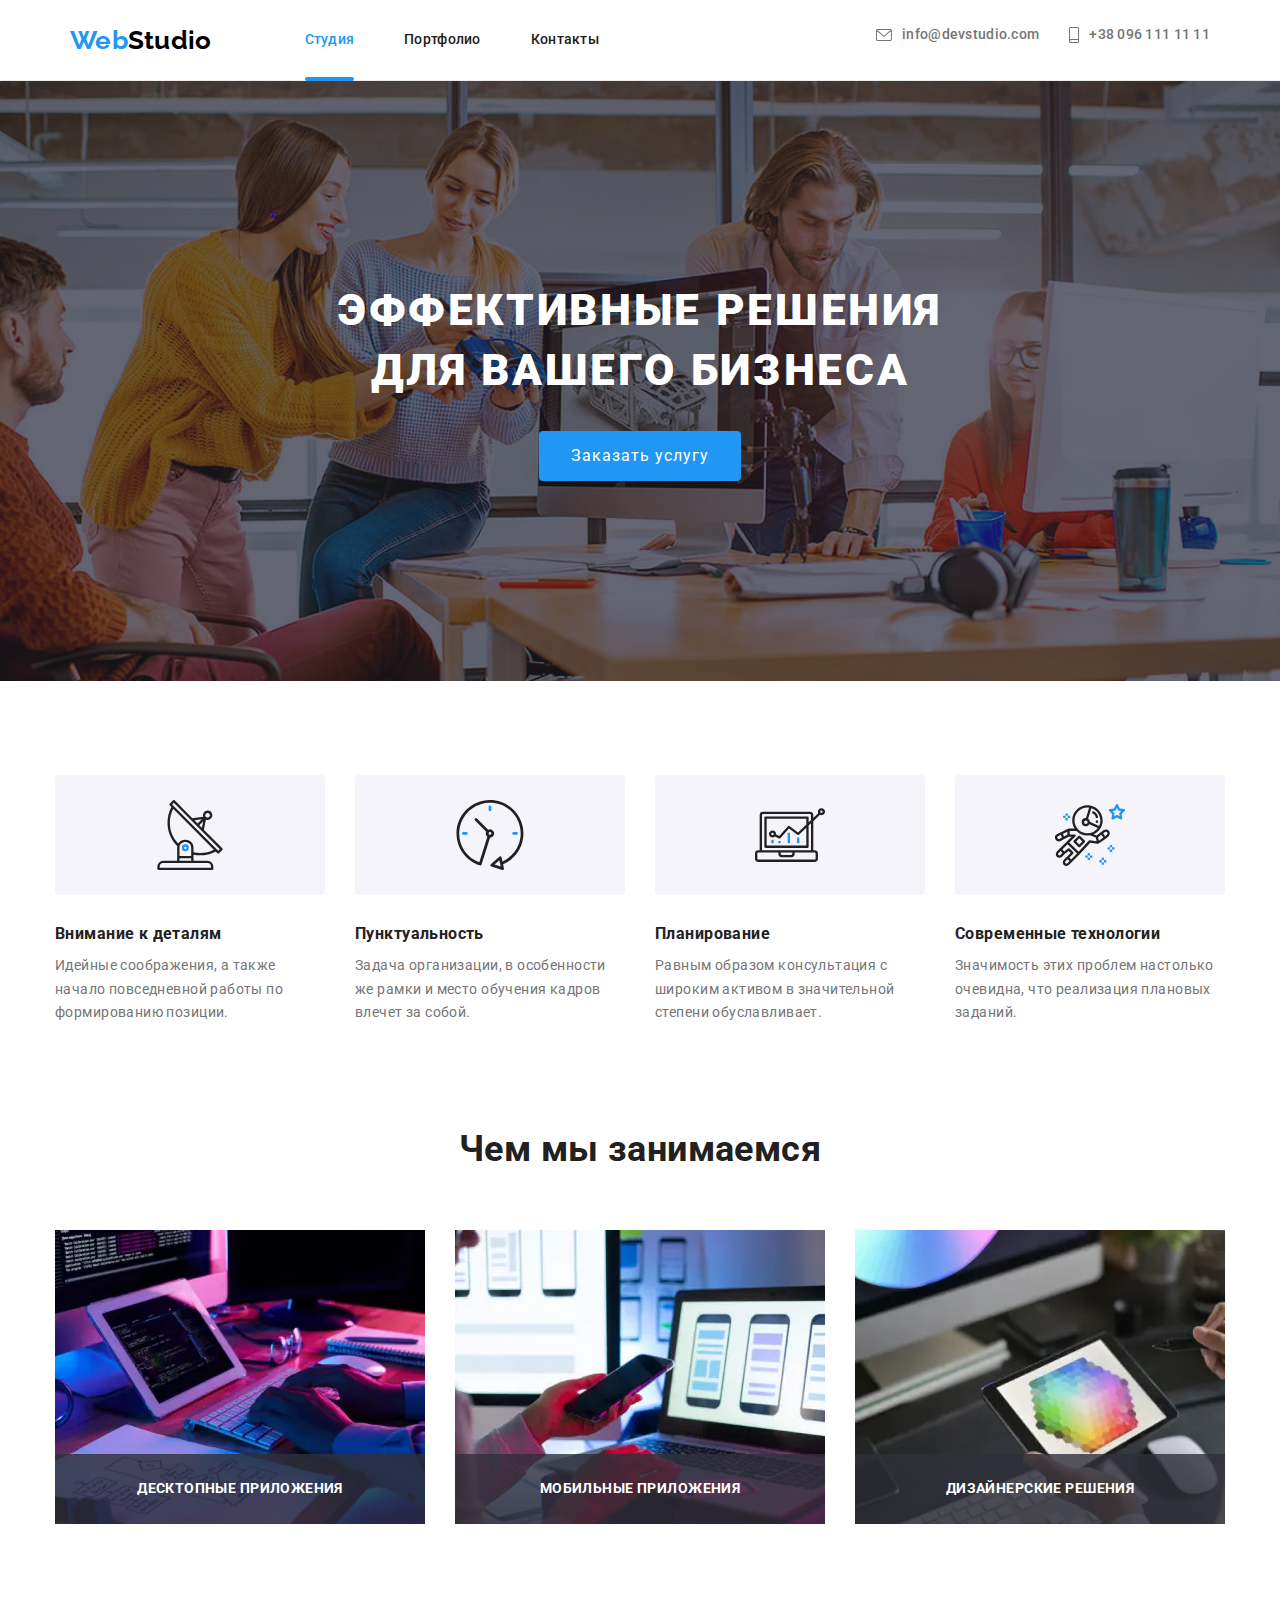
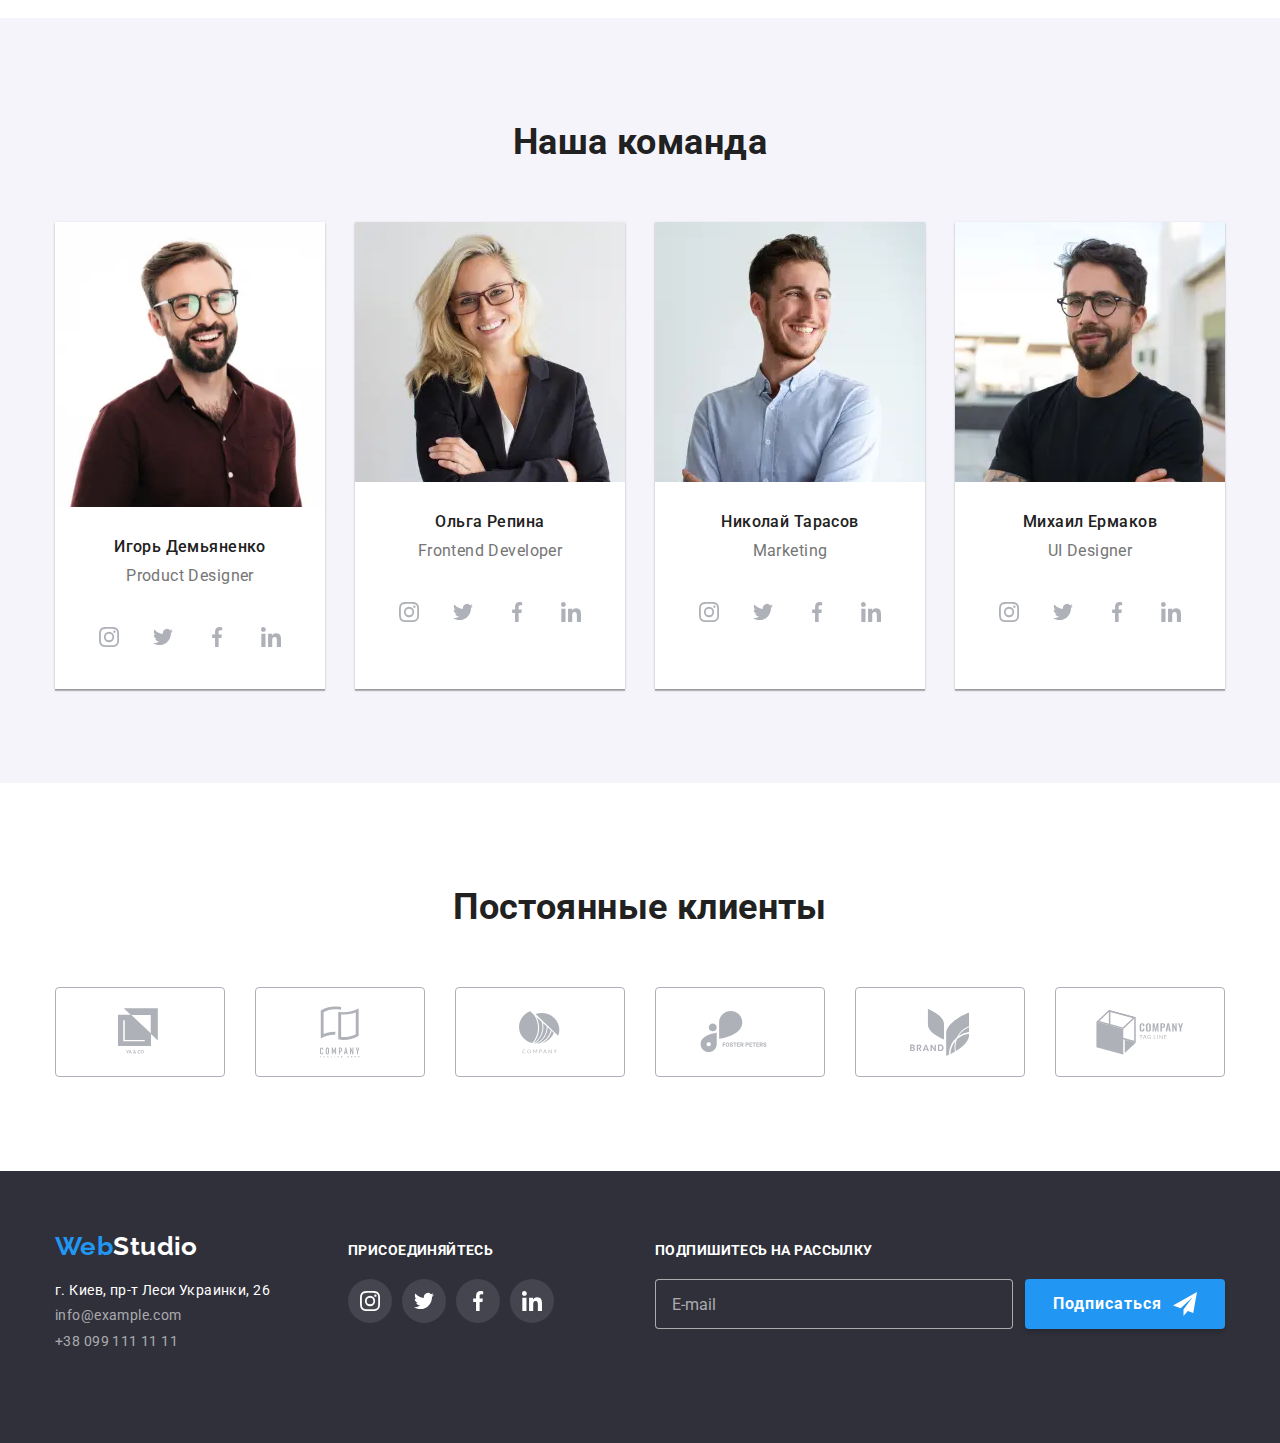
==== commit d6c9d3c9: "Закончил меню" ====
--- a/index.html
+++ b/index.html
@@ -13,8 +13,8 @@
 <!--Header1-->
     <header class="header">
         <div class="container container__header ">
-            
-            <nav class="nav">      
+            <div class="menu-container__mobile">
+                <nav class="nav">      
                 <a href="./index.html" class="nav-studio"><span class="nav-web">Web</span>Studio</a>          
                 <ul class="nav-site list">
                     
@@ -23,8 +23,8 @@
                       <li class="nav-item"><a href="" class="nav-link">Контакты</a></li>
                     
                 </ul>
-            </nav>    
-            <ul class="contact list">
+                </nav>    
+                <ul class="contact list">
                 <li class="contact-item">
                     <a href="mailto:info@devstudio.com" class="contact-link mail">                
                         <svg class="contact-mail">
@@ -38,56 +38,54 @@
                             <use href="./images/symbol-defs.svg#icon-smartphone"></use>
                         </svg> 
                         +38 096 111 11 11</a></li>
-            </ul>
-            <button type="button" class="header__menu" aria-expanded="false" aria-controls="menu-container" data-menu-button>
+                </ul>
+                <button type="button" class="header__menu" aria-expanded="false" aria-controls="menu-container" data-menu-button>
                 <svg class="header__menu-icon" width="40px" height="40px" aria-label="Переключатель мобильного меню">
                     <use class="icon-close" href="./images/symbol-defs.svg#icon-close"></use>
                     <use class="icon-menu" href="./images/symbol-defs.svg#icon-menu"></use>
                     
                 </svg>
                 
-            </button>
+                </button>
+
+            </div>
             <div class="menu-container" id="menu-container" data-menu>
+                
                 <nav class="menu-container__nav">                            
-                    <ul class="menu-container__site list">                       
-                          <li class="menu-container__nav-item"><a href="./index.html" class="menu-link">Студия</a></li>                     
-                          <li class="menu-container__nav-item"><a href="./portfolio.html" class="menu-link">Портфолио</a></li>                
-                          <li class="menu-container__nav-item"><a href="" class="menu-link">Контакты</a></li>                        
-                    </ul>
+                <ul class="menu-container__site list">                       
+                      <li class="menu-container__nav-item"><a href="./index.html" class="menu-link">Студия</a></li>                     
+                      <li class="menu-container__nav-item"><a href="./portfolio.html" class="menu-link">Портфолио</a></li>                
+                      <li class="menu-container__nav-item"><a href="" class="menu-link">Контакты</a></li>                        
+                </ul>
                 </nav>
                 <div>  
-                    <ul class="menu-container__contact list">
-                    <li class="menu-container__contact-link"><a href="tel:+380961111111" class="menu-tel">+38 096 111 11 11</a></li>
-                    <li class="menu-container__contact-link"><a href="mailto:info@devstudio.com" class="menu-mail">info@devstudio.com</a></li>                    
-                    </ul>
-                    <ul class="menu-container__social list">
-                    <li class="menu-container__social-link">
-                        <a href="" class="menu-container__social-text">Instagram</a>
-                        
-                    </li>
-                    <li class="menu-container__social-link"><span class="menu-container__social-line"></span></li>
-                    <li class="menu-container__social-link">
-                        <a href="" class="menu-container__social-text">Twitter</a>
-                        
-                    </li>
-                    <li class="menu-container__social-link"><span class="menu-container__social-line"></span></li>
-                    <li class="menu-container__social-link">
-                        <a href="" class="menu-container__social-text">Facebook</a>
-                        
-                    </li>
-                    <li class="menu-container__social-link"><span class="menu-container__social-line"></span></li>
-                    <li class="menu-container__social-link">
-                        <a href="" class="menu-container__social-text">LinkedIn</a>
-                        
-                    </li>
-                    </ul>
-                </div>    
-                
-
-
-
+                <ul class="menu-container__contact list">
+                <li class="menu-container__contact-link"><a href="tel:+380961111111" class="menu-tel">+38 096 111 11 11</a></li>
+                <li class="menu-container__contact-link"><a href="mailto:info@devstudio.com" class="menu-mail">info@devstudio.com</a></li>                    
+                </ul>
+                <ul class="menu-container__social list">
+                <li class="menu-container__social-link">
+                    <a href="" class="menu-container__social-text">Instagram</a>
+                    
+                </li>
+                <li class="menu-container__social-link"><span class="menu-container__social-line"></span></li>
+                <li class="menu-container__social-link">
+                    <a href="" class="menu-container__social-text">Twitter</a>
+                    
+                </li>
+                <li class="menu-container__social-link"><span class="menu-container__social-line"></span></li>
+                <li class="menu-container__social-link">
+                    <a href="" class="menu-container__social-text">Facebook</a>
+                    
+                </li>
+                <li class="menu-container__social-link"><span class="menu-container__social-line"></span></li>
+                <li class="menu-container__social-link">
+                    <a href="" class="menu-container__social-text">LinkedIn</a>
+                    
+                </li>
+                </ul>
+                </div> 
             </div>
-
         </div>
     </header> 
     <main>
--- a/css/main.min.css
+++ b/css/main.min.css
@@ -1,2 +1,2 @@
-.modal,.activity-text-action{top:50%;left:50%;-webkit-transform:translate(-50%, -50%);transform:translate(-50%, -50%)}.agreement-label::after,.form-block .form-name,.form-block .form-tel,.form-block .form-mail{top:50%;-webkit-transform:translateY(-50%);transform:translateY(-50%)}.command-social{display:-webkit-box;display:-ms-flexbox;display:flex;-webkit-box-pack:center;-ms-flex-pack:center;justify-content:center;padding-bottom:30px}.command-social>.command-social__item:not(:last-child){margin-right:10px}.command-social__item{width:44px;height:44px}.command-social__link{display:-webkit-inline-box;display:-ms-inline-flexbox;display:inline-flex;-webkit-box-pack:center;-ms-flex-pack:center;justify-content:center;-webkit-box-align:center;-ms-flex-align:center;align-items:center;width:100%;height:100%;border-radius:50%;fill:#afb1b8;color:currentColor;-webkit-transition:fill 250ms cubic-bezier(0.4, 0, 0.2, 1),background-color 250ms cubic-bezier(0.4, 0, 0.2, 1);transition:fill 250ms cubic-bezier(0.4, 0, 0.2, 1),background-color 250ms cubic-bezier(0.4, 0, 0.2, 1)}.command-social__link:hover,.command-social__link:focus{fill:#fff;background-color:#2196f3}.command-social__icon{width:20px;height:20px}@media screen and (min-width: 768px) and (max-width: 1199px){.footer-form{-webkit-box-pack:center;-ms-flex-pack:center;justify-content:center;margin-left:auto;margin-right:auto}}@media screen and (min-width: 1200px){.form{margin-right:auto;margin-left:auto;display:-webkit-box;display:-ms-flexbox;display:flex;-webkit-box-align:end;-ms-flex-align:end;align-items:flex-end}}.form input{width:100%;height:50px;margin-bottom:20px;padding-left:16px;border:1px solid rgba(255,255,255,0.6);border-radius:4px;background:#2f303a}@media screen and (min-width: 1200px){.form input{margin-right:12px;margin-bottom:0;width:450px}}@media screen and (min-width: 768px){.form input{width:358px}}.form input::-webkit-input-placeholder{font-size:16px;line-height:1.25;color:rgba(255,255,255,0.6)}.form input:-ms-input-placeholder{font-size:16px;line-height:1.25;color:rgba(255,255,255,0.6)}.form input::-ms-input-placeholder{font-size:16px;line-height:1.25;color:rgba(255,255,255,0.6)}.form input::placeholder{font-size:16px;line-height:1.25;color:rgba(255,255,255,0.6)}.form-text__mail{font-size:14px;font-weight:bold;line-height:1.14;color:#fff;margin-bottom:20px}.form-button__mail{display:-webkit-box;display:-ms-flexbox;display:flex;-webkit-box-align:center;-ms-flex-align:center;align-items:center;-webkit-box-pack:justify;-ms-flex-pack:justify;justify-content:space-between;margin-left:auto;margin-right:auto;padding:0 28px;width:200px;height:50px;padding:0 28px;background:#2196f3;-webkit-box-shadow:0px 4px 4px rgba(0,0,0,0.15);box-shadow:0px 4px 4px rgba(0,0,0,0.15);border-radius:4px;border:none;cursor:pointer}.form .form-text{font-weight:bold;font-size:16px;line-height:1.87;letter-spacing:0.06em;color:#fff}.form-footer__input{font-size:16px;line-height:1.25;color:rgba(255,255,255,0.6)}.footer-link{margin-bottom:60px}@media screen and (min-width: 768px){.footer-link{margin-left:auto;margin-right:auto}}@media screen and (min-width: 1200px){.footer-link{margin:0;margin-right:70px}}.footer-link__studio{margin-bottom:20px;font-family:Raleway;font-weight:700;font-size:26px;line-height:1.19;color:#fff}.footer-link__web{color:#2196f3}.footer-link__address{font-style:normal;line-height:1.17;color:#fff;margin-bottom:8px}@media screen and (min-width: 1200px){.footer-link__address{margin-bottom:9px}}.footer-link__mail,.footer-link__tel{line-height:1.17;color:rgba(255,255,255,0.6);-webkit-transition:color 250ms cubic-bezier(0.4, 0, 0.2, 1);transition:color 250ms cubic-bezier(0.4, 0, 0.2, 1)}.footer-link__mail{margin-bottom:8px}@media screen and (min-width: 1200px){.footer-link__mail{margin-bottom:9px}}.footer-link__mail:hover,.footer-link__mail:focus{color:#2196f3}.footer-link__tel:hover,.footer-link__tel:focus{color:#2196f3}.footer-social{display:-webkit-inline-box;display:-ms-inline-flexbox;display:inline-flex;-webkit-box-pack:center;-ms-flex-pack:center;justify-content:center;-webkit-box-align:center;-ms-flex-align:center;align-items:center}.footer-social__link{display:-webkit-inline-box;display:-ms-inline-flexbox;display:inline-flex;-webkit-box-pack:center;-ms-flex-pack:center;justify-content:center;-webkit-box-align:center;-ms-flex-align:center;align-items:center;width:100%;height:100%;background-color:#44454e;border-radius:50%;color:#fff;fill:currentColor;-webkit-transition:background-color 250ms cubic-bezier(0.4, 0, 0.2, 1);transition:background-color 250ms cubic-bezier(0.4, 0, 0.2, 1)}@media screen and (min-width: 1200px){.footer-social__link{margin:0}}.footer-social__link:hover,.footer-social__link:focus{background-color:#2196f3}.footer-social__icon{width:20px;height:20px}.footer-social__item{width:44px;height:44px}.footer{width:100%;padding:60px 15px;background-color:#2f303a}@media screen and (min-width: 1200px){.footer{padding:60px 0px}}.footer-text{color:#fff;font-size:14px;line-height:1.14;margin-bottom:20px}.footer-social>.footer-social__item:not(:last-child){margin-right:10px}.link-social{margin-bottom:60px;margin-left:auto;margin-right:auto}@media screen and (min-width: 1200px){.link-social{margin-right:93px;margin-left:0}}.header{position:relative;width:100%;min-height:60px;background-color:#fff;font-weight:500;line-height:1.14;letter-spacing:0.02em;border-bottom:1px solid #ececec}.header .container{display:-webkit-box;display:-ms-flexbox;display:flex;-webkit-box-align:center;-ms-flex-align:center;align-items:center;-webkit-box-sizing:content-box;box-sizing:content-box}.header__menu{z-index:10;display:block;background-color:transparent;border:none;cursor:pointer;color:#212121;fill:currentColor;padding:0;margin-left:auto;-webkit-transition:color 250ms cubic-bezier(0.4, 0, 0.2, 1);transition:color 250ms cubic-bezier(0.4, 0, 0.2, 1)}@media screen and (min-width: 768px){.header__menu{display:none}}.header__menu:hover,.header__menu:focus{color:#2196f3}.header__menu .icon-close{display:none}.header__menu.is-open .icon-close{display:block}.header__menu.is-open .icon-menu{display:none}.header .menu-container{display:none;position:fixed;top:0;left:0;width:100%;height:100vh;padding:48px 40px;background-color:#fff;-webkit-box-shadow:0px 4px 8px rgba(0,0,0,0.04),0px 2px 4px rgba(0,0,0,0.08),0px 1px 3px rgba(0,0,0,0.16);box-shadow:0px 4px 8px rgba(0,0,0,0.04),0px 2px 4px rgba(0,0,0,0.08),0px 1px 3px rgba(0,0,0,0.16);z-index:3}.header .menu-container.is-open{display:-webkit-box;display:-ms-flexbox;display:flex;-webkit-box-orient:vertical;-webkit-box-direction:normal;-ms-flex-direction:column;flex-direction:column;-webkit-box-pack:justify;-ms-flex-pack:justify;justify-content:space-between}.menu-container__site>.menu-container__nav-item:not(:last-child){margin-bottom:32px}.menu-container .menu-link{font-weight:500;font-size:40px;line-height:1.18;letter-spacing:0.02em;color:#212121;-webkit-transition:color 250ms cubic-bezier(0.4, 0, 0.2, 1);transition:color 250ms cubic-bezier(0.4, 0, 0.2, 1)}.menu-container__site .menu-link:hover,.menu-container__site .menu-link:focus{color:#2196f3}.menu-container__contact{margin-bottom:64px}.menu-container .menu-tel{font-weight:500;font-size:34px;line-height:1.18;letter-spacing:0.02em;color:#2196f3;margin-bottom:32px}.menu-container .menu-mail{font-weight:500;font-size:24px;line-height:1.17;letter-spacing:0.02em;color:#757575}.menu-container__social{display:-webkit-box;display:-ms-flexbox;display:flex;-webkit-box-align:baseline;-ms-flex-align:baseline;align-items:baseline;-ms-flex-wrap:wrap;flex-wrap:wrap}.menu-container__social-text{font-weight:500;font-size:18px;line-height:1.22;letter-spacing:0.02em;color:#2196f3}.menu-container__social-line{border-left:1px solid rgba(33,33,33,0.2);height:22px}.menu-container__social-link:not(:last-child){margin-right:10px}@media screen and (max-width: 360px){.menu-container__social-link__social-link:not(:last-child){margin-bottom:10px}}@media screen and (min-width: 768px){.nav{display:-webkit-box;display:-ms-flexbox;display:flex;-webkit-box-align:center;-ms-flex-align:center;align-items:center;margin-right:auto}}@media screen and (min-width: 1200px){.nav{display:-webkit-box;display:-ms-flexbox;display:flex;-webkit-box-align:center;-ms-flex-align:center;align-items:center;margin-right:auto}}.nav .nav-studio{font-family:"Raleway",sans-serif;font-weight:700;font-size:26px;line-height:1.19;color:#000;padding-top:16px;padding-bottom:16px;margin-left:0}@media screen and (min-width: 768px){.nav .nav-studio{margin-right:80px}}@media screen and (min-width: 1200px){.nav .nav-studio{margin-right:93px}}.nav .nav-web{color:#2196f3}.nav .nav-site{display:none}@media screen and (min-width: 768px){.nav .nav-site{display:-webkit-box;display:-ms-flexbox;display:flex}}@media screen and (min-width: 1200px){.nav .nav-site{display:-webkit-box;display:-ms-flexbox;display:flex}}.nav .nav-site>.nav-item:not(:last-child){margin-right:50px}.nav .nav-link{padding-top:32px;padding-bottom:32px;color:#212121;-webkit-transition:color 250ms cubic-bezier(0.4, 0, 0.2, 1);transition:color 250ms cubic-bezier(0.4, 0, 0.2, 1)}.nav .nav-site .nav-link:hover,.nav .nav-site .nav-link:focus{color:#2196f3}.nav .nav-site .nav-link.current{color:#2196f3}.nav .nav-item{position:relative}.nav .actions::before{position:absolute;display:inline-block;content:"";width:100%;height:4px;bottom:-1px;background-color:#2196f3;border-radius:2px}.contact{display:none}@media screen and (min-width: 768px){.contact{display:block}}@media screen and (min-width: 1200px){.contact{display:-webkit-box;display:-ms-flexbox;display:flex}.contact-item:not(:last-child){margin-right:30px}}.contact-item{color:#757575}.contact-link{display:-webkit-box;display:-ms-flexbox;display:flex;-webkit-box-align:center;-ms-flex-align:center;align-items:center;padding-top:0;padding-bottom:0;color:#757575;fill:currentColor;-webkit-transition:color 250ms cubic-bezier(0.4, 0, 0.2, 1);transition:color 250ms cubic-bezier(0.4, 0, 0.2, 1)}.contact .mail{margin-bottom:10px}.contact-link:focus,.contact-link:hover{color:#2196f3}.contact-link>.color-icon{color:#afb1b8}.contact-mail{width:16px;height:12px;margin-right:10px}.contact-tel{width:10px;height:16px;margin-right:10px}.hero{padding:0;background-color:#c4c4c4}.hero-block{width:360px;margin-left:auto;margin-right:auto}@media screen and (min-width: 1200px){.hero-block{width:696px}}.hero-theme{text-align:center;margin-bottom:30px;font-weight:900;font-size:26px;line-height:1.61;letter-spacing:0.06em;color:#fff}@media screen and (min-width: 1200px){.hero-theme{font-size:44px;line-height:1.36}}.hero-button{border-radius:4px;display:block;border:none;cursor:pointer;margin-left:auto;margin-right:auto;padding-top:10px;padding-bottom:10px;padding-right:32px;padding-left:32px;background-color:#2196f3;font-family:inherit;font-size:16px;line-height:1.88;letter-spacing:0.06em;color:#fff}.agreement{position:relative;display:-webkit-box;display:-ms-flexbox;display:flex;-webkit-box-pack:justify;-ms-flex-pack:justify;justify-content:space-between;-webkit-box-align:center;-ms-flex-align:center;align-items:center;margin-bottom:30px}@media screen and (min-width: 1200px){.agreement{margin-left:12px;margin-right:11px}}.agreement-label{font-size:12px;line-height:1.17;color:#757575;margin-left:24px}@media screen and (min-width: 1200px){.agreement-label{font-size:14px;line-height:1.71}}.agreement-link{font-size:12px;line-height:1.17;color:#2196f3;text-decoration-skip-ink:none;text-decoration:underline}@media screen and (min-width: 1200px){.agreement-link{font-size:14px;line-height:1.71}}.agreement-label::after{display:inline-block;content:" ";position:absolute;left:0;width:16px;height:15px;border:2px solid #212121;border-radius:2px;-webkit-transition:background-color 250ms cubic-bezier(0.4, 0, 0.2, 1),border 250ms cubic-bezier(0.4, 0, 0.2, 1),background-image 250ms cubic-bezier(0.4, 0, 0.2, 1),background-size 250ms cubic-bezier(0.4, 0, 0.2, 1),background-origin 250ms cubic-bezier(0.4, 0, 0.2, 1);transition:background-color 250ms cubic-bezier(0.4, 0, 0.2, 1),border 250ms cubic-bezier(0.4, 0, 0.2, 1),background-image 250ms cubic-bezier(0.4, 0, 0.2, 1),background-size 250ms cubic-bezier(0.4, 0, 0.2, 1),background-origin 250ms cubic-bezier(0.4, 0, 0.2, 1)}.agreement-input:checked+.agreement-label::after{background-image:url("../images/icon-check.svg");background-color:#2196f3;border:0px;background-size:contain;background-origin:border-box}.agreement-input:focus+.agreement-label::after{border:2px solid #2196f3;border-radius:2px}.backdrop{position:fixed;top:0;left:0;z-index:11;width:100%;height:100%;background-color:rgba(0,0,0,0.2);-webkit-transition:-webkit-transform 250ms cubic-bezier(0.4, 0, 0.2, 1);transition:-webkit-transform 250ms cubic-bezier(0.4, 0, 0.2, 1);transition:transform 250ms cubic-bezier(0.4, 0, 0.2, 1);transition:transform 250ms cubic-bezier(0.4, 0, 0.2, 1), -webkit-transform 250ms cubic-bezier(0.4, 0, 0.2, 1)}.backdrop.is-hidden{opacity:0;pointer-events:none}.form-block{display:-webkit-box;display:-ms-flexbox;display:flex;-webkit-box-orient:vertical;-webkit-box-direction:normal;-ms-flex-direction:column;flex-direction:column;margin-bottom:10px}.form-block input{outline:none;height:40px;width:100%;border:1px solid rgba(33,33,33,0.2);border-radius:4px}.form-block__lable{font-size:12px;line-height:1.17;letter-spacing:0.01em;margin-bottom:4px;color:#757575}.form-block .form-block__input:focus{border:1px solid #2196f3}.form-block .form-name{position:absolute;width:12px;height:12px;left:15px;-webkit-transition:color 250ms cubic-bezier(0.4, 0, 0.2, 1);transition:color 250ms cubic-bezier(0.4, 0, 0.2, 1);margin:0}.form-block__input{position:relative;fill:currentColor;color:#212121}.form-block .form-input{padding-left:40px;-webkit-transition:border 250ms cubic-bezier(0.4, 0, 0.2, 1);transition:border 250ms cubic-bezier(0.4, 0, 0.2, 1)}.form-block .form-tel{position:absolute;width:13px;height:13px;left:15px;-webkit-transition:color 250ms cubic-bezier(0.4, 0, 0.2, 1);transition:color 250ms cubic-bezier(0.4, 0, 0.2, 1)}.form-block .form-mail{position:absolute;width:15px;height:12px;left:15px;-webkit-transition:color 250ms cubic-bezier(0.4, 0, 0.2, 1);transition:color 250ms cubic-bezier(0.4, 0, 0.2, 1)}.form-block .form-input:focus ~ .form-name,.form-block .form-input:focus ~ .form-tel,.form-block .form-input:focus ~ .form-mail{color:#2196f3}.button-form{display:-webkit-box;display:-ms-flexbox;display:flex;-webkit-box-pack:center;-ms-flex-pack:center;justify-content:center}.button-form__send{width:200px;height:50px;background:#188ce8;-webkit-box-shadow:0px 4px 4px rgba(0,0,0,0.15);box-shadow:0px 4px 4px rgba(0,0,0,0.15);border-radius:4px;border:none;cursor:pointer;font-weight:bold;font-size:16px;line-height:1.87;letter-spacing:0.06em;color:#fff}.comment{display:-webkit-box;display:-ms-flexbox;display:flex;-webkit-box-orient:vertical;-webkit-box-direction:normal;-ms-flex-direction:column;flex-direction:column}.comment-lable{font-size:12px;line-height:1.17;letter-spacing:0.01em;margin-bottom:4px;color:#757575}.comment-textarea::-webkit-input-placeholder{font-size:14px;line-height:1.14;letter-spacing:0.01em;color:rgba(117,117,117,0.5)}.comment-textarea:-ms-input-placeholder{font-size:14px;line-height:1.14;letter-spacing:0.01em;color:rgba(117,117,117,0.5)}.comment-textarea::-ms-input-placeholder{font-size:14px;line-height:1.14;letter-spacing:0.01em;color:rgba(117,117,117,0.5)}.comment-textarea::placeholder{font-size:14px;line-height:1.14;letter-spacing:0.01em;color:rgba(117,117,117,0.5)}.comment-textarea{resize:none;width:100%;height:120px;outline:none;border:1px solid rgba(33,33,33,0.2);border-radius:4px;padding-top:12px;padding-bottom:12px;padding-left:16px;padding-right:16px;margin-bottom:20px}.modal{position:absolute;padding:40px;width:calc(100% - 30px);height:auto;background:#ffffff;-webkit-box-shadow:0px 1px 3px rgba(0,0,0,0.12),0px 1px 1px rgba(0,0,0,0.14),0px 2px 1px rgba(0,0,0,0.2);box-shadow:0px 1px 3px rgba(0,0,0,0.12),0px 1px 1px rgba(0,0,0,0.14),0px 2px 1px rgba(0,0,0,0.2);border-radius:4px;-webkit-transition:-webkit-transform 250ms cubic-bezier(0.4, 0, 0.2, 1);transition:-webkit-transform 250ms cubic-bezier(0.4, 0, 0.2, 1);transition:transform 250ms cubic-bezier(0.4, 0, 0.2, 1);transition:transform 250ms cubic-bezier(0.4, 0, 0.2, 1), -webkit-transform 250ms cubic-bezier(0.4, 0, 0.2, 1)}@media screen and (min-width: 450px){.modal{width:450px;height:609px}}@media screen and (min-width: 1200px){.modal{min-width:528px;min-height:581px}}.modal-button{position:absolute;top:0;right:0;top:8px;right:8px;padding:6px;width:30px;height:30px;background-color:#fff;border:1px solid rgba(0,0,0,0.1);border-radius:50%;outline:transparent;-webkit-transition:color 250ms cubic-bezier(0.4, 0, 0.2, 1);transition:color 250ms cubic-bezier(0.4, 0, 0.2, 1)}.modal .modal-button:focus{color:#2196f3}.modal-form__text{margin-bottom:12px;font-weight:bold;font-size:20px;line-height:1.5;color:#212121;text-align:center}@media screen and (min-width: 1200px){.modal-form__text{font-size:20px;line-height:1.15}}.activity{display:-webkit-box;display:-ms-flexbox;display:flex;-ms-flex-wrap:wrap;flex-wrap:wrap}@media screen and (min-width: 768px){.activity{margin-bottom:-30px;margin-left:-15px;margin-right:-15px}}.activity-types .activity-works__link:hover,.activity-types .activity-works__link:focus{-webkit-box-shadow:0px 1px 1px rgba(0,0,0,0.12),0px 4px 4px rgba(0,0,0,0.06),1px 4px 6px rgba(0,0,0,0.16);box-shadow:0px 1px 1px rgba(0,0,0,0.12),0px 4px 4px rgba(0,0,0,0.06),1px 4px 6px rgba(0,0,0,0.16)}.activity-types:not(:last-child){margin-bottom:30px}@media screen and (min-width: 768px){.activity-types{display:-webkit-box;display:-ms-flexbox;display:flex;-ms-flex-wrap:wrap;flex-wrap:wrap}}@media screen and (min-width: 768px){.activity-types{display:inline-block;-ms-flex-preferred-size:calc((100% - 2 * 30px) / 2);flex-basis:calc((100% - 2 * 30px) / 2);margin-left:15px;margin-right:15px}}@media screen and (min-width: 1200px){.activity-types{-ms-flex-preferred-size:calc((100% - 6 * 15px) / 3);flex-basis:calc((100% - 6 * 15px) / 3)}}.activity-types{width:100%;border:1px solid #eee}.activity-works__link{-webkit-transition:-webkit-box-shadow 250ms cubic-bezier(0.4, 0, 0.2, 1);transition:-webkit-box-shadow 250ms cubic-bezier(0.4, 0, 0.2, 1);transition:box-shadow 250ms cubic-bezier(0.4, 0, 0.2, 1);transition:box-shadow 250ms cubic-bezier(0.4, 0, 0.2, 1), -webkit-box-shadow 250ms cubic-bezier(0.4, 0, 0.2, 1)}.activity-block__work{padding-top:20px;padding-bottom:20px;padding-right:24px;padding-left:24px}.activity-img{display:block;width:100%;height:auto}.activity-example{font-weight:700;font-size:18px;line-height:2;letter-spacing:0.06em;color:#212121;margin-bottom:4px}.activity-directions{font-size:16px;line-height:1.875;color:#757575}.activity-produkt{position:relative;overflow:hidden}.activity-text-action{position:absolute;width:100%;padding-left:24px;padding-right:24px;font-size:18px;line-height:1.56;color:#ffffff}@media screen and (min-width: 1200px){.activity-text-action{padding-left:0;padding-right:0;width:322px;height:168px}}.activity-produkt__actions{display:-webkit-box;display:-ms-flexbox;display:flex;position:absolute;width:100%;height:100%;top:0;left:0;-webkit-transform:translateY(101%);transform:translateY(101%);-webkit-transition:250ms ease;transition:250ms ease;-webkit-transition-timing-function:cubic-bezier(0.4, 0, 0.2, 1);transition-timing-function:cubic-bezier(0.4, 0, 0.2, 1);background-color:rgba(33,150,243,0.9)}.activity-works__link:hover .activity-produkt__actions,.activity-works__link:focus .activity-produkt__actions{-webkit-transform:translatey(0);transform:translatey(0)}.filter{padding-top:94px;padding-bottom:94px}.filter-work>.filter-link:not(:last-child){margin-right:8px}@media screen and (min-width: 768px){.filter-work>.filter-link:not(:last-child){margin-right:8px}}.filter-link{margin-bottom:15px}@media screen and (min-width: 768px){.filter-link{margin-bottom:0px}}.filter-work{display:-webkit-box;display:-ms-flexbox;display:flex;-ms-flex-wrap:wrap;flex-wrap:wrap;margin-bottom:25px;-webkit-box-pack:start;-ms-flex-pack:start;justify-content:flex-start}@media screen and (min-width: 768px){.filter-work{display:-webkit-box;display:-ms-flexbox;display:flex;margin-bottom:30px;-webkit-box-pack:center;-ms-flex-pack:center;justify-content:center}}@media screen and (min-width: 1200px){.filter-work{display:-webkit-box;display:-ms-flexbox;display:flex;margin-bottom:50px;-webkit-box-pack:center;-ms-flex-pack:center;justify-content:center}}.filter-button{padding-top:6px;padding-right:22px;padding-bottom:6px;padding-left:22px;border:none;cursor:pointer;border-radius:4px;background-color:#f5f4fa;font-family:inherit;font-weight:500;font-size:16px;line-height:1.63;letter-spacing:0.03em;color:#212121;-webkit-transition:color 250ms cubic-bezier(0.4, 0, 0.2, 1),background-color 250ms cubic-bezier(0.4, 0, 0.2, 1),-webkit-box-shadow 250ms cubic-bezier(0.4, 0, 0.2, 1);transition:color 250ms cubic-bezier(0.4, 0, 0.2, 1),background-color 250ms cubic-bezier(0.4, 0, 0.2, 1),-webkit-box-shadow 250ms cubic-bezier(0.4, 0, 0.2, 1);transition:color 250ms cubic-bezier(0.4, 0, 0.2, 1),background-color 250ms cubic-bezier(0.4, 0, 0.2, 1),box-shadow 250ms cubic-bezier(0.4, 0, 0.2, 1);transition:color 250ms cubic-bezier(0.4, 0, 0.2, 1),background-color 250ms cubic-bezier(0.4, 0, 0.2, 1),box-shadow 250ms cubic-bezier(0.4, 0, 0.2, 1),-webkit-box-shadow 250ms cubic-bezier(0.4, 0, 0.2, 1)}.filter-work .filter-button:hover,.filter-work .filter-button:focus{background-color:#2196f3;color:#fff;-webkit-box-shadow:0px 3px 1px rgba(0,0,0,0.1),0px 1px 2px rgba(0,0,0,0.08),0px 2px 2px rgba(0,0,0,0.12);box-shadow:0px 3px 1px rgba(0,0,0,0.1),0px 1px 2px rgba(0,0,0,0.08),0px 2px 2px rgba(0,0,0,0.12)}.section-advantages{padding-top:94px}@media screen and (max-width: 767px){.section-advantages__list>.section-advantages__link:not(:last-child){margin-bottom:30px}}@media screen and (min-width: 768px){.section-advantages__list{display:-webkit-box;display:-ms-flexbox;display:flex;-ms-flex-wrap:wrap;flex-wrap:wrap;margin:-15px}}@media screen and (min-width: 768px){.section-advantages__link{-ms-flex-preferred-size:calc((100% - 2 * 30px) / 2);flex-basis:calc((100% - 2 * 30px) / 2);margin:15px}}@media screen and (min-width: 1200px){.section-advantages__link{-ms-flex-preferred-size:calc((100% - 8 * 15px) / 4);flex-basis:calc((100% - 8 * 15px) / 4);margin:15px}}.section-advantages__bg{display:-webkit-box;display:-ms-flexbox;display:flex;height:120px;-webkit-box-pack:center;-ms-flex-pack:center;justify-content:center;-webkit-box-align:center;-ms-flex-align:center;align-items:center;margin-bottom:30px;border-radius:4px;background-color:#f5f4fa}.section-advantages__icon{width:70px;height:70px}.section-advantages__name{margin-bottom:10px;font-weight:700;line-height:1.14;color:#212121}.section-advantages__description{line-height:1.71;color:#757575}.section-client__list{display:-webkit-box;display:-ms-flexbox;display:flex;-ms-flex-wrap:wrap;flex-wrap:wrap;margin:-15px}.section-client__link{display:-webkit-box;display:-ms-flexbox;display:flex;-webkit-box-pack:center;-ms-flex-pack:center;justify-content:center;-webkit-box-align:center;-ms-flex-align:center;align-items:center;width:100%;height:100%;border:1px solid #afb1b8;border-radius:4px;color:#afb1b8;fill:currentColor;-webkit-transition:250ms cubic-bezier(0.4, 0, 0.2, 1),border 250ms cubic-bezier(0.4, 0, 0.2, 1),fill 250ms cubic-bezier(0.4, 0, 0.2, 1);transition:250ms cubic-bezier(0.4, 0, 0.2, 1),border 250ms cubic-bezier(0.4, 0, 0.2, 1),fill 250ms cubic-bezier(0.4, 0, 0.2, 1)}.section-client__item{-ms-flex-preferred-size:calc((100% - 2 * 30px) / 2);flex-basis:calc((100% - 2 * 30px) / 2);margin:15px;height:90px}@media screen and (min-width: 768px){.section-client__item{-ms-flex-preferred-size:calc((100% - 6 * 15px) / 3);flex-basis:calc((100% - 6 * 15px) / 3);margin:15px}}@media screen and (min-width: 1200px){.section-client__item{-ms-flex-preferred-size:calc((100% - 12 * 15px) / 6);flex-basis:calc((100% - 12 * 15px) / 6);margin:15px}}.section-client__yaco{width:44px;height:49px}.section-client__tagline{width:40px;height:52px}.section-client__company{width:41px;height:43px}.section-client__foster{width:80px;height:42px}.section-client__brand{width:59px;height:47px}.section-client__tag{width:88px;height:45px}.section-client__link:hover,.section-client__link:focus{border:1px solid #2196f3;color:#2196f3}.section-command{background-color:#f5f4fa;width:100%}.section-command__block{background-color:#fff;-webkit-box-shadow:0px 1px 3px rgba(0,0,0,0.12),0px 1px 1px rgba(0,0,0,0.14),0px 2px 1px rgba(0,0,0,0.2);box-shadow:0px 1px 3px rgba(0,0,0,0.12),0px 1px 1px rgba(0,0,0,0.14),0px 2px 1px rgba(0,0,0,0.2)}@media screen and (max-width: 767px){.section-command__title>.section-command__block:not(:last-child){margin-bottom:30px}}@media screen and (min-width: 768px){.section-command__title{display:-webkit-box;display:-ms-flexbox;display:flex;-ms-flex-wrap:wrap;flex-wrap:wrap;margin:-15px}}@media screen and (min-width: 768px){.section-command__block{-ms-flex-preferred-size:calc((100% - 2 * 30px) / 2);flex-basis:calc((100% - 2 * 30px) / 2);margin:15px}}@media screen and (min-width: 1200px){.section-command__block{-ms-flex-preferred-size:calc((100% - 8 * 15px) / 4);flex-basis:calc((100% - 8 * 15px) / 4);margin:15px}}.section-command__img{display:block;width:100%;height:auto}.section-command__employee{padding-top:30px;padding-bottom:30px}.section-command__name{margin-bottom:10px;text-align:center;font-weight:500;font-size:16px;line-height:1.19;color:#212121}.section-command__specialty{text-align:center;font-weight:400;font-size:16px;line-height:1.19;color:#757575}.section-work{display:none}@media screen and (min-width: 1200px){.section-work{display:-webkit-box;display:-ms-flexbox;display:flex}.section-work__list{display:-webkit-box;display:-ms-flexbox;display:flex}.section-work__img{display:block;width:100%;height:auto}.section-work__list>.section-work__lable:not(:last-child){margin-right:30px}.section-work__lable{position:relative;width:370px}.section-work__name{position:absolute;top:50%;left:50%;-webkit-transform:translate(-50%, -50%);transform:translate(-50%, -50%);color:#fff;line-height:1.14;font-weight:bold;white-space:nowrap}.section-work__fon{content:"";position:absolute;width:100%;height:70px;bottom:0;left:0;background-color:rgba(47,48,58,0.8)}}body{font-family:"Roboto",sans-serif;font-weight:400;font-size:14px;letter-spacing:0.03em}.section{width:100%}.container{margin-left:auto;margin-right:auto;padding-right:15px;padding-left:15px}@media screen and (min-width: 480px){.container{width:480px}}@media screen and (min-width: 768px){.container{width:738px}}@media screen and (min-width: 1200px){.container{width:1200px}}.container__header{margin-left:auto;margin-right:auto}@media screen and (min-width: 768px){.container__header{width:738px}}@media screen and (min-width: 1200px){.container__header{width:1170px}}.container__footer{margin-left:auto;margin-right:auto;text-align:center}@media screen and (min-width: 768px){.container__footer{display:-webkit-box;display:-ms-flexbox;display:flex;-ms-flex-wrap:wrap;flex-wrap:wrap;-webkit-box-align:baseline;-ms-flex-align:baseline;align-items:baseline}}@media screen and (min-width: 1200px){.container__footer{text-align:start;display:-webkit-box;display:-ms-flexbox;display:flex;-webkit-box-align:baseline;-ms-flex-align:baseline;align-items:baseline;-webkit-box-pack:justify;-ms-flex-pack:justify;justify-content:space-between;width:1200px;padding-left:15px;padding-right:15px}}.list{list-style:none}a{display:block;text-decoration:none}ul{margin-top:0;margin-bottom:0;padding-left:0}h1,h2,h3,p{margin-top:0;margin-bottom:0}.overlay{display:-webkit-box;display:-ms-flexbox;display:flex;-webkit-box-align:center;-ms-flex-align:center;align-items:center;-webkit-box-pack:center;-ms-flex-pack:center;justify-content:center;max-width:100%;height:400px;margin:0 auto;background-repeat:no-repeat;background-position:center;background-size:cover}@media screen and (max-width: 767px){.overlay{background-image:-webkit-gradient(linear, left top, right top, from(rgba(47,48,58,0.4)), to(rgba(47,48,58,0.4))),url("../images/hero/Hero.jpg");background-image:linear-gradient(to right, rgba(47,48,58,0.4), rgba(47,48,58,0.4)),url("../images/hero/Hero.jpg")}}@media screen and (max-width: 767px) and (-webkit-min-device-pixel-ratio: 2), screen and (max-width: 767px) and (min-resolution: 2dppx){.overlay{background-image:url("../images/hero/Hero@2x.jpg")}}@media screen and (min-width: 768px){.overlay{background-image:url("../images/hero/Hero-tablet.jpg")}}@media screen and (min-width: 768px) and (-webkit-min-device-pixel-ratio: 2), screen and (min-width: 768px) and (min-resolution: 2dppx){.overlay{background-image:url("../images/hero/Hero-tablet@2x.jpg")}}@media screen and (min-width: 1200px){.overlay{max-width:1600px;height:600px;background-image:url("../images/hero/Hero-desktop.jpg")}}@media screen and (min-width: 1200px) and (-webkit-min-device-pixel-ratio: 2), screen and (min-width: 1200px) and (min-resolution: 2dppx){.overlay{background-image:url("../images/hero/Hero-desktop@2x.jpg")}}.section-work,.section-command,.section-client{padding-top:60px;padding-bottom:60px}@media screen and (min-width: 1200px){.section-work,.section-command,.section-client{padding-top:94px;padding-bottom:94px}}.section-work__text,.section-command__text,.section-client__text{margin-bottom:50px;text-align:center;font-weight:700;font-size:36px;line-height:1.67;color:#212121}.visually-heeden{position:absolute;clip:rect(0 0 0 0);width:1px;height:1px;margin:-1px}.agreement-input{position:absolute;clip:rect(0 0 0 0);width:1px;height:1px;margin:-1px;border:0;padding:0;overflow:hidden}
+.modal,.activity-text-action{top:50%;left:50%;-webkit-transform:translate(-50%, -50%);transform:translate(-50%, -50%)}.agreement-label::after,.form-block .form-name,.form-block .form-tel,.form-block .form-mail{top:50%;-webkit-transform:translateY(-50%);transform:translateY(-50%)}.command-social{display:-webkit-box;display:-ms-flexbox;display:flex;-webkit-box-pack:center;-ms-flex-pack:center;justify-content:center;padding-bottom:30px}.command-social>.command-social__item:not(:last-child){margin-right:10px}.command-social__item{width:44px;height:44px}.command-social__link{display:-webkit-inline-box;display:-ms-inline-flexbox;display:inline-flex;-webkit-box-pack:center;-ms-flex-pack:center;justify-content:center;-webkit-box-align:center;-ms-flex-align:center;align-items:center;width:100%;height:100%;border-radius:50%;fill:#afb1b8;color:currentColor;-webkit-transition:fill 250ms cubic-bezier(0.4, 0, 0.2, 1),background-color 250ms cubic-bezier(0.4, 0, 0.2, 1);transition:fill 250ms cubic-bezier(0.4, 0, 0.2, 1),background-color 250ms cubic-bezier(0.4, 0, 0.2, 1)}.command-social__link:hover,.command-social__link:focus{fill:#fff;background-color:#2196f3}.command-social__icon{width:20px;height:20px}@media screen and (min-width: 768px) and (max-width: 1199px){.footer-form{-webkit-box-pack:center;-ms-flex-pack:center;justify-content:center;margin-left:auto;margin-right:auto}}@media screen and (min-width: 1200px){.form{margin-right:auto;margin-left:auto;display:-webkit-box;display:-ms-flexbox;display:flex;-webkit-box-align:end;-ms-flex-align:end;align-items:flex-end}}.form input{width:100%;height:50px;margin-bottom:20px;padding-left:16px;border:1px solid rgba(255,255,255,0.6);border-radius:4px;background:#2f303a}@media screen and (min-width: 1200px){.form input{margin-right:12px;margin-bottom:0;width:450px}}@media screen and (min-width: 768px){.form input{width:358px}}.form input::-webkit-input-placeholder{font-size:16px;line-height:1.25;color:rgba(255,255,255,0.6)}.form input:-ms-input-placeholder{font-size:16px;line-height:1.25;color:rgba(255,255,255,0.6)}.form input::-ms-input-placeholder{font-size:16px;line-height:1.25;color:rgba(255,255,255,0.6)}.form input::placeholder{font-size:16px;line-height:1.25;color:rgba(255,255,255,0.6)}.form-text__mail{font-size:14px;font-weight:bold;line-height:1.14;color:#fff;margin-bottom:20px}.form-button__mail{display:-webkit-box;display:-ms-flexbox;display:flex;-webkit-box-align:center;-ms-flex-align:center;align-items:center;-webkit-box-pack:justify;-ms-flex-pack:justify;justify-content:space-between;margin-left:auto;margin-right:auto;padding:0 28px;width:200px;height:50px;padding:0 28px;background:#2196f3;-webkit-box-shadow:0px 4px 4px rgba(0,0,0,0.15);box-shadow:0px 4px 4px rgba(0,0,0,0.15);border-radius:4px;border:none;cursor:pointer}.form .form-text{font-weight:bold;font-size:16px;line-height:1.87;letter-spacing:0.06em;color:#fff}.form-footer__input{font-size:16px;line-height:1.25;color:rgba(255,255,255,0.6)}.footer-link{margin-bottom:60px}@media screen and (min-width: 768px){.footer-link{margin-left:auto;margin-right:auto}}@media screen and (min-width: 1200px){.footer-link{margin:0;margin-right:70px}}.footer-link__studio{margin-bottom:20px;font-family:Raleway;font-weight:700;font-size:26px;line-height:1.19;color:#fff}.footer-link__web{color:#2196f3}.footer-link__address{font-style:normal;line-height:1.17;color:#fff;margin-bottom:8px}@media screen and (min-width: 1200px){.footer-link__address{margin-bottom:9px}}.footer-link__mail,.footer-link__tel{line-height:1.17;color:rgba(255,255,255,0.6);-webkit-transition:color 250ms cubic-bezier(0.4, 0, 0.2, 1);transition:color 250ms cubic-bezier(0.4, 0, 0.2, 1)}.footer-link__mail{margin-bottom:8px}@media screen and (min-width: 1200px){.footer-link__mail{margin-bottom:9px}}.footer-link__mail:hover,.footer-link__mail:focus{color:#2196f3}.footer-link__tel:hover,.footer-link__tel:focus{color:#2196f3}.footer-social{display:-webkit-inline-box;display:-ms-inline-flexbox;display:inline-flex;-webkit-box-pack:center;-ms-flex-pack:center;justify-content:center;-webkit-box-align:center;-ms-flex-align:center;align-items:center}.footer-social__link{display:-webkit-inline-box;display:-ms-inline-flexbox;display:inline-flex;-webkit-box-pack:center;-ms-flex-pack:center;justify-content:center;-webkit-box-align:center;-ms-flex-align:center;align-items:center;width:100%;height:100%;background-color:#44454e;border-radius:50%;color:#fff;fill:currentColor;-webkit-transition:background-color 250ms cubic-bezier(0.4, 0, 0.2, 1);transition:background-color 250ms cubic-bezier(0.4, 0, 0.2, 1)}@media screen and (min-width: 1200px){.footer-social__link{margin:0}}.footer-social__link:hover,.footer-social__link:focus{background-color:#2196f3}.footer-social__icon{width:20px;height:20px}.footer-social__item{width:44px;height:44px}.footer{width:100%;padding:60px 15px;background-color:#2f303a}@media screen and (min-width: 1200px){.footer{padding:60px 0px}}.footer-text{color:#fff;font-size:14px;line-height:1.14;margin-bottom:20px}.footer-social>.footer-social__item:not(:last-child){margin-right:10px}.link-social{margin-bottom:60px;margin-left:auto;margin-right:auto}@media screen and (min-width: 1200px){.link-social{margin-right:93px;margin-left:0}}.header{width:100%;min-height:60px;background-color:#fff;font-weight:500;line-height:1.14;letter-spacing:0.02em;border-bottom:1px solid #ececec}.header__menu{z-index:10;display:block;background-color:transparent;border:none;cursor:pointer;color:#212121;fill:currentColor;padding:0;position:absolute;right:10px;-webkit-transition:color 250ms cubic-bezier(0.4, 0, 0.2, 1);transition:color 250ms cubic-bezier(0.4, 0, 0.2, 1)}@media screen and (min-width: 768px){.header__menu{display:none}}.header__menu:hover,.header__menu:focus{color:#2196f3}.header__menu .icon-close{display:none}.header__menu.is-open .icon-close{display:block}.header__menu.is-open .icon-menu{display:none}.header .menu-container{display:none;position:fixed;top:0;left:0;width:100%;height:100vh;overflow:auto;padding:48px 40px;background-color:#fff;-webkit-box-shadow:0px 4px 8px rgba(0,0,0,0.04),0px 2px 4px rgba(0,0,0,0.08),0px 1px 3px rgba(0,0,0,0.16);box-shadow:0px 4px 8px rgba(0,0,0,0.04),0px 2px 4px rgba(0,0,0,0.08),0px 1px 3px rgba(0,0,0,0.16);z-index:3}.header .menu-container.is-open{display:-webkit-box;display:-ms-flexbox;display:flex;-webkit-box-orient:vertical;-webkit-box-direction:normal;-ms-flex-direction:column;flex-direction:column;-webkit-box-pack:justify;-ms-flex-pack:justify;justify-content:space-between}.header .menu-container__mobile{position:relative;display:-webkit-box;display:-ms-flexbox;display:flex;-webkit-box-pack:justify;-ms-flex-pack:justify;justify-content:space-between;-webkit-box-align:center;-ms-flex-align:center;align-items:center}.menu-container__nav{margin-right:auto;margin-left:auto;width:480px}.menu-container__site>.menu-container__nav-item:not(:last-child){margin-bottom:32px}.menu-container .menu-link{font-weight:500;font-size:40px;line-height:1.18;letter-spacing:0.02em;color:#212121;-webkit-transition:color 250ms cubic-bezier(0.4, 0, 0.2, 1);transition:color 250ms cubic-bezier(0.4, 0, 0.2, 1)}.menu-container__site .menu-link:hover,.menu-container__site .menu-link:focus{color:#2196f3}.menu-container__contact{margin-bottom:64px;margin-left:auto;margin-right:auto;width:480px}.menu-container .menu-tel{font-weight:500;font-size:34px;line-height:1.18;letter-spacing:0.02em;color:#2196f3;margin-bottom:32px}.menu-container .menu-mail{font-weight:500;font-size:24px;line-height:1.17;letter-spacing:0.02em;color:#757575}.menu-container__social{display:-webkit-box;display:-ms-flexbox;display:flex;-webkit-box-align:baseline;-ms-flex-align:baseline;align-items:baseline;-ms-flex-wrap:wrap;flex-wrap:wrap}.menu-container__social-text{font-weight:500;font-size:18px;line-height:1.22;letter-spacing:0.02em;color:#2196f3}.menu-container__social-line{border-left:1px solid rgba(33,33,33,0.2);height:22px}.menu-container__social-link:not(:last-child){margin-right:10px}@media screen and (min-width: 768px){.nav{display:-webkit-box;display:-ms-flexbox;display:flex;-webkit-box-align:center;-ms-flex-align:center;align-items:center;margin-right:auto}}@media screen and (min-width: 1200px){.nav{display:-webkit-box;display:-ms-flexbox;display:flex;-webkit-box-align:center;-ms-flex-align:center;align-items:center;margin-right:auto}}.nav .nav-studio{font-family:"Raleway",sans-serif;font-weight:700;font-size:26px;line-height:1.19;color:#000;padding-top:16px;padding-bottom:16px;margin-left:0}@media screen and (min-width: 768px){.nav .nav-studio{margin-right:80px}}@media screen and (min-width: 1200px){.nav .nav-studio{margin-right:93px}}.nav .nav-web{color:#2196f3}.nav .nav-site{display:none}@media screen and (min-width: 768px){.nav .nav-site{display:-webkit-box;display:-ms-flexbox;display:flex}}@media screen and (min-width: 1200px){.nav .nav-site{display:-webkit-box;display:-ms-flexbox;display:flex}}.nav .nav-site>.nav-item:not(:last-child){margin-right:50px}.nav .nav-link{padding-top:32px;padding-bottom:32px;color:#212121;-webkit-transition:color 250ms cubic-bezier(0.4, 0, 0.2, 1);transition:color 250ms cubic-bezier(0.4, 0, 0.2, 1)}.nav .nav-site .nav-link:hover,.nav .nav-site .nav-link:focus{color:#2196f3}.nav .nav-site .nav-link.current{color:#2196f3}.nav .nav-item{position:relative}.nav .actions::before{position:absolute;display:inline-block;content:"";width:100%;height:4px;bottom:-1px;background-color:#2196f3;border-radius:2px}.contact{display:none}@media screen and (min-width: 768px){.contact{display:block}}@media screen and (min-width: 1200px){.contact{display:-webkit-box;display:-ms-flexbox;display:flex}.contact-item:not(:last-child){margin-right:30px}}.contact-item{color:#757575}.contact-link{display:-webkit-box;display:-ms-flexbox;display:flex;-webkit-box-align:center;-ms-flex-align:center;align-items:center;padding-top:0;padding-bottom:0;color:#757575;fill:currentColor;-webkit-transition:color 250ms cubic-bezier(0.4, 0, 0.2, 1);transition:color 250ms cubic-bezier(0.4, 0, 0.2, 1)}.contact .mail{margin-bottom:10px}.contact-link:focus,.contact-link:hover{color:#2196f3}.contact-link>.color-icon{color:#afb1b8}.contact-mail{width:16px;height:12px;margin-right:10px}.contact-tel{width:10px;height:16px;margin-right:10px}.hero{padding:0;background-color:#c4c4c4}.hero-block{width:360px;margin-left:auto;margin-right:auto}@media screen and (min-width: 1200px){.hero-block{width:696px}}.hero-theme{text-align:center;margin-bottom:30px;font-weight:900;font-size:26px;line-height:1.61;letter-spacing:0.06em;color:#fff}@media screen and (min-width: 1200px){.hero-theme{font-size:44px;line-height:1.36}}.hero-button{border-radius:4px;display:block;border:none;cursor:pointer;margin-left:auto;margin-right:auto;padding-top:10px;padding-bottom:10px;padding-right:32px;padding-left:32px;background-color:#2196f3;font-family:inherit;font-size:16px;line-height:1.88;letter-spacing:0.06em;color:#fff}.agreement{position:relative;display:-webkit-box;display:-ms-flexbox;display:flex;-webkit-box-pack:justify;-ms-flex-pack:justify;justify-content:space-between;-webkit-box-align:center;-ms-flex-align:center;align-items:center;margin-bottom:30px}@media screen and (min-width: 1200px){.agreement{margin-left:12px;margin-right:11px}}.agreement-label{font-size:12px;line-height:1.17;color:#757575;margin-left:24px}@media screen and (min-width: 1200px){.agreement-label{font-size:14px;line-height:1.71}}.agreement-link{font-size:12px;line-height:1.17;color:#2196f3;text-decoration-skip-ink:none;text-decoration:underline}@media screen and (min-width: 1200px){.agreement-link{font-size:14px;line-height:1.71}}.agreement-label::after{display:inline-block;content:" ";position:absolute;left:0;width:16px;height:15px;border:2px solid #212121;border-radius:2px;-webkit-transition:background-color 250ms cubic-bezier(0.4, 0, 0.2, 1),border 250ms cubic-bezier(0.4, 0, 0.2, 1),background-image 250ms cubic-bezier(0.4, 0, 0.2, 1),background-size 250ms cubic-bezier(0.4, 0, 0.2, 1),background-origin 250ms cubic-bezier(0.4, 0, 0.2, 1);transition:background-color 250ms cubic-bezier(0.4, 0, 0.2, 1),border 250ms cubic-bezier(0.4, 0, 0.2, 1),background-image 250ms cubic-bezier(0.4, 0, 0.2, 1),background-size 250ms cubic-bezier(0.4, 0, 0.2, 1),background-origin 250ms cubic-bezier(0.4, 0, 0.2, 1)}.agreement-input:checked+.agreement-label::after{background-image:url("../images/icon-check.svg");background-color:#2196f3;border:0px;background-size:contain;background-origin:border-box}.agreement-input:focus+.agreement-label::after{border:2px solid #2196f3;border-radius:2px}.backdrop{position:fixed;top:0;left:0;z-index:11;width:100%;height:100%;background-color:rgba(0,0,0,0.2);-webkit-transition:-webkit-transform 250ms cubic-bezier(0.4, 0, 0.2, 1);transition:-webkit-transform 250ms cubic-bezier(0.4, 0, 0.2, 1);transition:transform 250ms cubic-bezier(0.4, 0, 0.2, 1);transition:transform 250ms cubic-bezier(0.4, 0, 0.2, 1), -webkit-transform 250ms cubic-bezier(0.4, 0, 0.2, 1)}.backdrop.is-hidden{opacity:0;pointer-events:none}.form-block{display:-webkit-box;display:-ms-flexbox;display:flex;-webkit-box-orient:vertical;-webkit-box-direction:normal;-ms-flex-direction:column;flex-direction:column;margin-bottom:10px}.form-block input{outline:none;height:40px;width:100%;border:1px solid rgba(33,33,33,0.2);border-radius:4px}.form-block__lable{font-size:12px;line-height:1.17;letter-spacing:0.01em;margin-bottom:4px;color:#757575}.form-block .form-block__input:focus{border:1px solid #2196f3}.form-block .form-name{position:absolute;width:12px;height:12px;left:15px;-webkit-transition:color 250ms cubic-bezier(0.4, 0, 0.2, 1);transition:color 250ms cubic-bezier(0.4, 0, 0.2, 1);margin:0}.form-block__input{position:relative;fill:currentColor;color:#212121}.form-block .form-input{padding-left:40px;-webkit-transition:border 250ms cubic-bezier(0.4, 0, 0.2, 1);transition:border 250ms cubic-bezier(0.4, 0, 0.2, 1)}.form-block .form-tel{position:absolute;width:13px;height:13px;left:15px;-webkit-transition:color 250ms cubic-bezier(0.4, 0, 0.2, 1);transition:color 250ms cubic-bezier(0.4, 0, 0.2, 1)}.form-block .form-mail{position:absolute;width:15px;height:12px;left:15px;-webkit-transition:color 250ms cubic-bezier(0.4, 0, 0.2, 1);transition:color 250ms cubic-bezier(0.4, 0, 0.2, 1)}.form-block .form-input:focus ~ .form-name,.form-block .form-input:focus ~ .form-tel,.form-block .form-input:focus ~ .form-mail{color:#2196f3}.button-form{display:-webkit-box;display:-ms-flexbox;display:flex;-webkit-box-pack:center;-ms-flex-pack:center;justify-content:center}.button-form__send{width:200px;height:50px;background:#188ce8;-webkit-box-shadow:0px 4px 4px rgba(0,0,0,0.15);box-shadow:0px 4px 4px rgba(0,0,0,0.15);border-radius:4px;border:none;cursor:pointer;font-weight:bold;font-size:16px;line-height:1.87;letter-spacing:0.06em;color:#fff}.comment{display:-webkit-box;display:-ms-flexbox;display:flex;-webkit-box-orient:vertical;-webkit-box-direction:normal;-ms-flex-direction:column;flex-direction:column}.comment-lable{font-size:12px;line-height:1.17;letter-spacing:0.01em;margin-bottom:4px;color:#757575}.comment-textarea::-webkit-input-placeholder{font-size:14px;line-height:1.14;letter-spacing:0.01em;color:rgba(117,117,117,0.5)}.comment-textarea:-ms-input-placeholder{font-size:14px;line-height:1.14;letter-spacing:0.01em;color:rgba(117,117,117,0.5)}.comment-textarea::-ms-input-placeholder{font-size:14px;line-height:1.14;letter-spacing:0.01em;color:rgba(117,117,117,0.5)}.comment-textarea::placeholder{font-size:14px;line-height:1.14;letter-spacing:0.01em;color:rgba(117,117,117,0.5)}.comment-textarea{resize:none;width:100%;height:120px;outline:none;border:1px solid rgba(33,33,33,0.2);border-radius:4px;padding-top:12px;padding-bottom:12px;padding-left:16px;padding-right:16px;margin-bottom:20px}.modal{position:absolute;padding:40px;width:calc(100% - 30px);height:auto;background:#ffffff;-webkit-box-shadow:0px 1px 3px rgba(0,0,0,0.12),0px 1px 1px rgba(0,0,0,0.14),0px 2px 1px rgba(0,0,0,0.2);box-shadow:0px 1px 3px rgba(0,0,0,0.12),0px 1px 1px rgba(0,0,0,0.14),0px 2px 1px rgba(0,0,0,0.2);border-radius:4px;-webkit-transition:-webkit-transform 250ms cubic-bezier(0.4, 0, 0.2, 1);transition:-webkit-transform 250ms cubic-bezier(0.4, 0, 0.2, 1);transition:transform 250ms cubic-bezier(0.4, 0, 0.2, 1);transition:transform 250ms cubic-bezier(0.4, 0, 0.2, 1), -webkit-transform 250ms cubic-bezier(0.4, 0, 0.2, 1)}@media screen and (min-width: 450px){.modal{width:450px;height:609px}}@media screen and (min-width: 1200px){.modal{min-width:528px;min-height:581px}}.modal-button{position:absolute;top:0;right:0;top:8px;right:8px;padding:6px;width:30px;height:30px;background-color:#fff;border:1px solid rgba(0,0,0,0.1);border-radius:50%;outline:transparent;-webkit-transition:color 250ms cubic-bezier(0.4, 0, 0.2, 1);transition:color 250ms cubic-bezier(0.4, 0, 0.2, 1)}.modal .modal-button:focus{color:#2196f3}.modal-form__text{margin-bottom:12px;font-weight:bold;font-size:20px;line-height:1.5;color:#212121;text-align:center}@media screen and (min-width: 1200px){.modal-form__text{font-size:20px;line-height:1.15}}.activity{display:-webkit-box;display:-ms-flexbox;display:flex;-ms-flex-wrap:wrap;flex-wrap:wrap}@media screen and (min-width: 768px){.activity{margin-bottom:-30px;margin-left:-15px;margin-right:-15px}}.activity-types .activity-works__link:hover,.activity-types .activity-works__link:focus{-webkit-box-shadow:0px 1px 1px rgba(0,0,0,0.12),0px 4px 4px rgba(0,0,0,0.06),1px 4px 6px rgba(0,0,0,0.16);box-shadow:0px 1px 1px rgba(0,0,0,0.12),0px 4px 4px rgba(0,0,0,0.06),1px 4px 6px rgba(0,0,0,0.16)}.activity-types:not(:last-child){margin-bottom:30px}@media screen and (min-width: 768px){.activity-types{display:-webkit-box;display:-ms-flexbox;display:flex;-ms-flex-wrap:wrap;flex-wrap:wrap}}@media screen and (min-width: 768px){.activity-types{display:inline-block;-ms-flex-preferred-size:calc((100% - 2 * 30px) / 2);flex-basis:calc((100% - 2 * 30px) / 2);margin-left:15px;margin-right:15px}}@media screen and (min-width: 1200px){.activity-types{-ms-flex-preferred-size:calc((100% - 6 * 15px) / 3);flex-basis:calc((100% - 6 * 15px) / 3)}}.activity-types{width:100%;border:1px solid #eee}.activity-works__link{-webkit-transition:-webkit-box-shadow 250ms cubic-bezier(0.4, 0, 0.2, 1);transition:-webkit-box-shadow 250ms cubic-bezier(0.4, 0, 0.2, 1);transition:box-shadow 250ms cubic-bezier(0.4, 0, 0.2, 1);transition:box-shadow 250ms cubic-bezier(0.4, 0, 0.2, 1), -webkit-box-shadow 250ms cubic-bezier(0.4, 0, 0.2, 1)}.activity-block__work{padding-top:20px;padding-bottom:20px;padding-right:24px;padding-left:24px}.activity-img{display:block;width:100%;height:auto}.activity-example{font-weight:700;font-size:18px;line-height:2;letter-spacing:0.06em;color:#212121;margin-bottom:4px}.activity-directions{font-size:16px;line-height:1.875;color:#757575}.activity-produkt{position:relative;overflow:hidden}.activity-text-action{position:absolute;width:100%;padding-left:24px;padding-right:24px;font-size:18px;line-height:1.56;color:#ffffff}@media screen and (min-width: 1200px){.activity-text-action{padding-left:0;padding-right:0;width:322px;height:168px}}.activity-produkt__actions{display:-webkit-box;display:-ms-flexbox;display:flex;position:absolute;width:100%;height:100%;top:0;left:0;-webkit-transform:translateY(101%);transform:translateY(101%);-webkit-transition:250ms ease;transition:250ms ease;-webkit-transition-timing-function:cubic-bezier(0.4, 0, 0.2, 1);transition-timing-function:cubic-bezier(0.4, 0, 0.2, 1);background-color:rgba(33,150,243,0.9)}.activity-works__link:hover .activity-produkt__actions,.activity-works__link:focus .activity-produkt__actions{-webkit-transform:translatey(0);transform:translatey(0)}.filter{padding-top:94px;padding-bottom:94px}.filter-work>.filter-link:not(:last-child){margin-right:8px}@media screen and (min-width: 768px){.filter-work>.filter-link:not(:last-child){margin-right:8px}}.filter-link{margin-bottom:15px}@media screen and (min-width: 768px){.filter-link{margin-bottom:0px}}.filter-work{display:-webkit-box;display:-ms-flexbox;display:flex;-ms-flex-wrap:wrap;flex-wrap:wrap;margin-bottom:25px;-webkit-box-pack:start;-ms-flex-pack:start;justify-content:flex-start}@media screen and (min-width: 768px){.filter-work{display:-webkit-box;display:-ms-flexbox;display:flex;margin-bottom:30px;-webkit-box-pack:center;-ms-flex-pack:center;justify-content:center}}@media screen and (min-width: 1200px){.filter-work{display:-webkit-box;display:-ms-flexbox;display:flex;margin-bottom:50px;-webkit-box-pack:center;-ms-flex-pack:center;justify-content:center}}.filter-button{padding-top:6px;padding-right:22px;padding-bottom:6px;padding-left:22px;border:none;cursor:pointer;border-radius:4px;background-color:#f5f4fa;font-family:inherit;font-weight:500;font-size:16px;line-height:1.63;letter-spacing:0.03em;color:#212121;-webkit-transition:color 250ms cubic-bezier(0.4, 0, 0.2, 1),background-color 250ms cubic-bezier(0.4, 0, 0.2, 1),-webkit-box-shadow 250ms cubic-bezier(0.4, 0, 0.2, 1);transition:color 250ms cubic-bezier(0.4, 0, 0.2, 1),background-color 250ms cubic-bezier(0.4, 0, 0.2, 1),-webkit-box-shadow 250ms cubic-bezier(0.4, 0, 0.2, 1);transition:color 250ms cubic-bezier(0.4, 0, 0.2, 1),background-color 250ms cubic-bezier(0.4, 0, 0.2, 1),box-shadow 250ms cubic-bezier(0.4, 0, 0.2, 1);transition:color 250ms cubic-bezier(0.4, 0, 0.2, 1),background-color 250ms cubic-bezier(0.4, 0, 0.2, 1),box-shadow 250ms cubic-bezier(0.4, 0, 0.2, 1),-webkit-box-shadow 250ms cubic-bezier(0.4, 0, 0.2, 1)}.filter-work .filter-button:hover,.filter-work .filter-button:focus{background-color:#2196f3;color:#fff;-webkit-box-shadow:0px 3px 1px rgba(0,0,0,0.1),0px 1px 2px rgba(0,0,0,0.08),0px 2px 2px rgba(0,0,0,0.12);box-shadow:0px 3px 1px rgba(0,0,0,0.1),0px 1px 2px rgba(0,0,0,0.08),0px 2px 2px rgba(0,0,0,0.12)}.section-advantages{padding-top:94px}@media screen and (max-width: 767px){.section-advantages__list>.section-advantages__link:not(:last-child){margin-bottom:30px}}@media screen and (min-width: 768px){.section-advantages__list{display:-webkit-box;display:-ms-flexbox;display:flex;-ms-flex-wrap:wrap;flex-wrap:wrap;margin:-15px}}@media screen and (min-width: 768px){.section-advantages__link{-ms-flex-preferred-size:calc((100% - 2 * 30px) / 2);flex-basis:calc((100% - 2 * 30px) / 2);margin:15px}}@media screen and (min-width: 1200px){.section-advantages__link{-ms-flex-preferred-size:calc((100% - 8 * 15px) / 4);flex-basis:calc((100% - 8 * 15px) / 4);margin:15px}}.section-advantages__bg{display:-webkit-box;display:-ms-flexbox;display:flex;height:120px;-webkit-box-pack:center;-ms-flex-pack:center;justify-content:center;-webkit-box-align:center;-ms-flex-align:center;align-items:center;margin-bottom:30px;border-radius:4px;background-color:#f5f4fa}.section-advantages__icon{width:70px;height:70px}.section-advantages__name{margin-bottom:10px;font-weight:700;line-height:1.14;color:#212121}.section-advantages__description{line-height:1.71;color:#757575}.section-client__list{display:-webkit-box;display:-ms-flexbox;display:flex;-ms-flex-wrap:wrap;flex-wrap:wrap;margin:-15px}.section-client__link{display:-webkit-box;display:-ms-flexbox;display:flex;-webkit-box-pack:center;-ms-flex-pack:center;justify-content:center;-webkit-box-align:center;-ms-flex-align:center;align-items:center;width:100%;height:100%;border:1px solid #afb1b8;border-radius:4px;color:#afb1b8;fill:currentColor;-webkit-transition:250ms cubic-bezier(0.4, 0, 0.2, 1),border 250ms cubic-bezier(0.4, 0, 0.2, 1),fill 250ms cubic-bezier(0.4, 0, 0.2, 1);transition:250ms cubic-bezier(0.4, 0, 0.2, 1),border 250ms cubic-bezier(0.4, 0, 0.2, 1),fill 250ms cubic-bezier(0.4, 0, 0.2, 1)}.section-client__item{-ms-flex-preferred-size:calc((100% - 2 * 30px) / 2);flex-basis:calc((100% - 2 * 30px) / 2);margin:15px;height:90px}@media screen and (min-width: 768px){.section-client__item{-ms-flex-preferred-size:calc((100% - 6 * 15px) / 3);flex-basis:calc((100% - 6 * 15px) / 3);margin:15px}}@media screen and (min-width: 1200px){.section-client__item{-ms-flex-preferred-size:calc((100% - 12 * 15px) / 6);flex-basis:calc((100% - 12 * 15px) / 6);margin:15px}}.section-client__yaco{width:44px;height:49px}.section-client__tagline{width:40px;height:52px}.section-client__company{width:41px;height:43px}.section-client__foster{width:80px;height:42px}.section-client__brand{width:59px;height:47px}.section-client__tag{width:88px;height:45px}.section-client__link:hover,.section-client__link:focus{border:1px solid #2196f3;color:#2196f3}.section-command{background-color:#f5f4fa;width:100%}.section-command__block{background-color:#fff;-webkit-box-shadow:0px 1px 3px rgba(0,0,0,0.12),0px 1px 1px rgba(0,0,0,0.14),0px 2px 1px rgba(0,0,0,0.2);box-shadow:0px 1px 3px rgba(0,0,0,0.12),0px 1px 1px rgba(0,0,0,0.14),0px 2px 1px rgba(0,0,0,0.2)}@media screen and (max-width: 767px){.section-command__title>.section-command__block:not(:last-child){margin-bottom:30px}}@media screen and (min-width: 768px){.section-command__title{display:-webkit-box;display:-ms-flexbox;display:flex;-ms-flex-wrap:wrap;flex-wrap:wrap;margin:-15px}}@media screen and (min-width: 768px){.section-command__block{-ms-flex-preferred-size:calc((100% - 2 * 30px) / 2);flex-basis:calc((100% - 2 * 30px) / 2);margin:15px}}@media screen and (min-width: 1200px){.section-command__block{-ms-flex-preferred-size:calc((100% - 8 * 15px) / 4);flex-basis:calc((100% - 8 * 15px) / 4);margin:15px}}.section-command__img{display:block;width:100%;height:auto}.section-command__employee{padding-top:30px;padding-bottom:30px}.section-command__name{margin-bottom:10px;text-align:center;font-weight:500;font-size:16px;line-height:1.19;color:#212121}.section-command__specialty{text-align:center;font-weight:400;font-size:16px;line-height:1.19;color:#757575}.section-work{display:none}@media screen and (min-width: 1200px){.section-work{display:-webkit-box;display:-ms-flexbox;display:flex}.section-work__list{display:-webkit-box;display:-ms-flexbox;display:flex}.section-work__img{display:block;width:100%;height:auto}.section-work__list>.section-work__lable:not(:last-child){margin-right:30px}.section-work__lable{position:relative;width:370px}.section-work__name{position:absolute;top:50%;left:50%;-webkit-transform:translate(-50%, -50%);transform:translate(-50%, -50%);color:#fff;line-height:1.14;font-weight:bold;white-space:nowrap}.section-work__fon{content:"";position:absolute;width:100%;height:70px;bottom:0;left:0;background-color:rgba(47,48,58,0.8)}}body{font-family:"Roboto",sans-serif;font-weight:400;font-size:14px;letter-spacing:0.03em}.section{width:100%}.container{margin-left:auto;margin-right:auto;padding-right:15px;padding-left:15px}@media screen and (min-width: 480px){.container{width:480px}}@media screen and (min-width: 768px){.container{width:738px}}@media screen and (min-width: 1200px){.container{width:1200px}}.container__header{margin-left:auto;margin-right:auto}@media screen and (min-width: 768px){.container__header{width:738px}}@media screen and (min-width: 1200px){.container__header{width:1170px}}.container__footer{margin-left:auto;margin-right:auto;text-align:center}@media screen and (min-width: 768px){.container__footer{display:-webkit-box;display:-ms-flexbox;display:flex;-ms-flex-wrap:wrap;flex-wrap:wrap;-webkit-box-align:baseline;-ms-flex-align:baseline;align-items:baseline}}@media screen and (min-width: 1200px){.container__footer{text-align:start;display:-webkit-box;display:-ms-flexbox;display:flex;-webkit-box-align:baseline;-ms-flex-align:baseline;align-items:baseline;-webkit-box-pack:justify;-ms-flex-pack:justify;justify-content:space-between;width:1200px;padding-left:15px;padding-right:15px}}.list{list-style:none}a{display:block;text-decoration:none}ul{margin-top:0;margin-bottom:0;padding-left:0}h1,h2,h3,p{margin-top:0;margin-bottom:0}.overlay{display:-webkit-box;display:-ms-flexbox;display:flex;-webkit-box-align:center;-ms-flex-align:center;align-items:center;-webkit-box-pack:center;-ms-flex-pack:center;justify-content:center;max-width:1600px;height:400px;margin:0 auto;background-repeat:no-repeat;background-position:center;background-size:cover}@media screen and (max-width: 767px){.overlay{background-image:-webkit-gradient(linear, left top, right top, from(rgba(47,48,58,0.4)), to(rgba(47,48,58,0.4))),url("../images/hero/Hero.jpg");background-image:linear-gradient(to right, rgba(47,48,58,0.4), rgba(47,48,58,0.4)),url("../images/hero/Hero.jpg")}}@media screen and (max-width: 767px) and (-webkit-min-device-pixel-ratio: 2), screen and (max-width: 767px) and (min-resolution: 2dppx){.overlay{background-image:url("../images/hero/Hero@2x.jpg")}}@media screen and (min-width: 768px){.overlay{background-image:-webkit-gradient(linear, left top, right top, from(rgba(47,48,58,0.4)), to(rgba(47,48,58,0.4))),url("../images/hero/Hero-tablet.jpg");background-image:linear-gradient(to right, rgba(47,48,58,0.4), rgba(47,48,58,0.4)),url("../images/hero/Hero-tablet.jpg")}}@media screen and (min-width: 768px) and (-webkit-min-device-pixel-ratio: 2), screen and (min-width: 768px) and (min-resolution: 2dppx){.overlay{background-image:-webkit-gradient(linear, left top, right top, from(rgba(47,48,58,0.4)), to(rgba(47,48,58,0.4))),url("../images/hero/Hero-tablet@2x.jpg");background-image:linear-gradient(to right, rgba(47,48,58,0.4), rgba(47,48,58,0.4)),url("../images/hero/Hero-tablet@2x.jpg")}}@media screen and (min-width: 1200px){.overlay{height:600px;background-image:-webkit-gradient(linear, left top, right top, from(rgba(47,48,58,0.4)), to(rgba(47,48,58,0.4))),url("../images/hero/Hero-desktop.jpg");background-image:linear-gradient(to right, rgba(47,48,58,0.4), rgba(47,48,58,0.4)),url("../images/hero/Hero-desktop.jpg")}}@media screen and (min-width: 1200px) and (-webkit-min-device-pixel-ratio: 2), screen and (min-width: 1200px) and (min-resolution: 2dppx){.overlay{background-image:-webkit-gradient(linear, left top, right top, from(rgba(47,48,58,0.4)), to(rgba(47,48,58,0.4))),url("../images/hero/Hero-desktop@2x.jpg");background-image:linear-gradient(to right, rgba(47,48,58,0.4), rgba(47,48,58,0.4)),url("../images/hero/Hero-desktop@2x.jpg")}}.section-work,.section-command,.section-client{padding-top:60px;padding-bottom:60px}@media screen and (min-width: 1200px){.section-work,.section-command,.section-client{padding-top:94px;padding-bottom:94px}}.section-work__text,.section-command__text,.section-client__text{margin-bottom:50px;text-align:center;font-weight:700;font-size:36px;line-height:1.67;color:#212121}.visually-heeden{position:absolute;clip:rect(0 0 0 0);width:1px;height:1px;margin:-1px}.agreement-input{position:absolute;clip:rect(0 0 0 0);width:1px;height:1px;margin:-1px;border:0;padding:0;overflow:hidden}
 /*# sourceMappingURL=main.min.css.map */